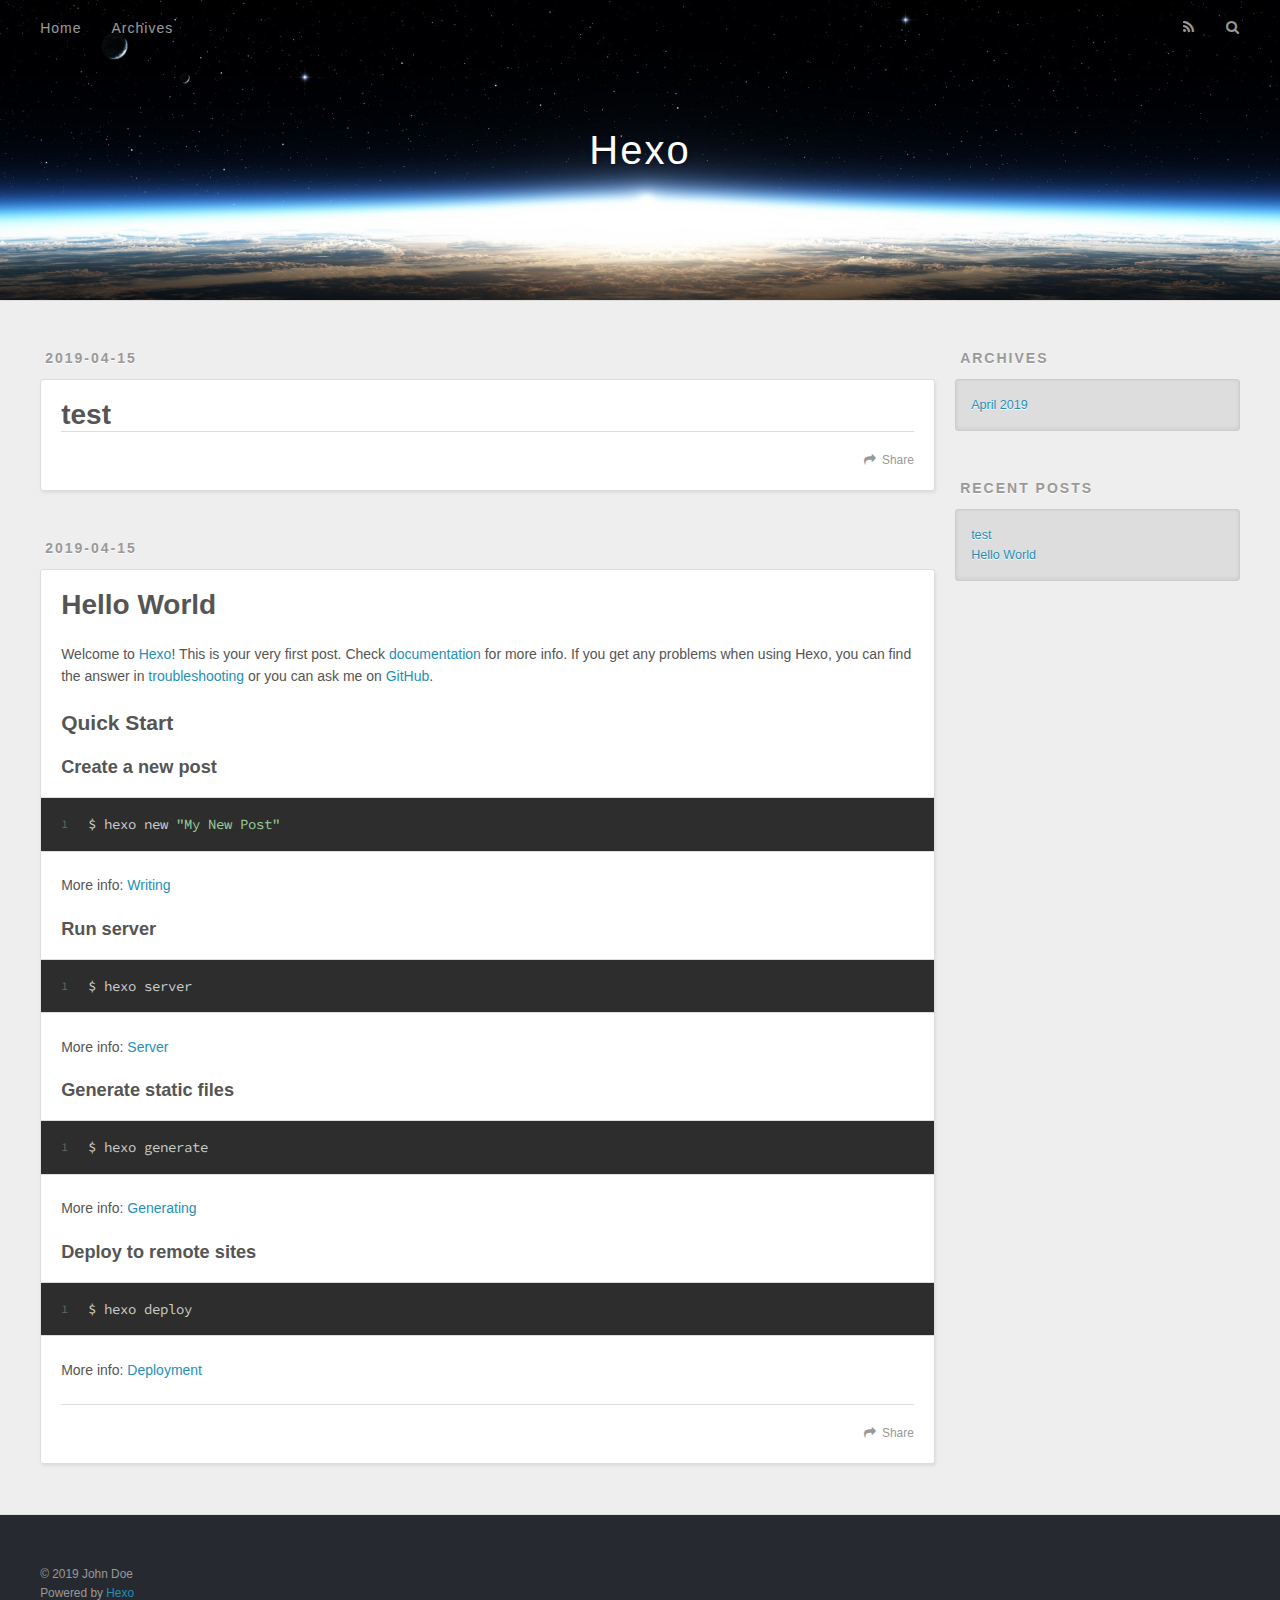
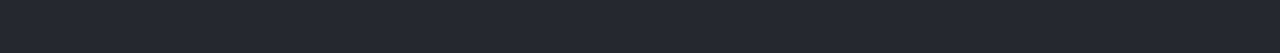
==== index.html @ 0b88ae3a "Site updated: 2019-04-15 17:36:06" ====
<!DOCTYPE html>
<html>
<head><meta name="generator" content="Hexo 3.8.0">
  <meta charset="utf-8">
  

  
  <title>Hexo</title>
  <meta name="viewport" content="width=device-width, initial-scale=1, maximum-scale=1">
  <meta property="og:type" content="website">
<meta property="og:title" content="Hexo">
<meta property="og:url" content="http://yoursite.com/index.html">
<meta property="og:site_name" content="Hexo">
<meta property="og:locale" content="default">
<meta name="twitter:card" content="summary">
<meta name="twitter:title" content="Hexo">
  
    <link rel="alternate" href="/atom.xml" title="Hexo" type="application/atom+xml">
  
  
    <link rel="icon" href="/favicon.png">
  
  
    <link href="//fonts.googleapis.com/css?family=Source+Code+Pro" rel="stylesheet" type="text/css">
  
  <link rel="stylesheet" href="/css/style.css">
</head>
</html>
<body>
  <div id="container">
    <div id="wrap">
      <header id="header">
  <div id="banner"></div>
  <div id="header-outer" class="outer">
    <div id="header-title" class="inner">
      <h1 id="logo-wrap">
        <a href="/" id="logo">Hexo</a>
      </h1>
      
    </div>
    <div id="header-inner" class="inner">
      <nav id="main-nav">
        <a id="main-nav-toggle" class="nav-icon"></a>
        
          <a class="main-nav-link" href="/">Home</a>
        
          <a class="main-nav-link" href="/archives">Archives</a>
        
      </nav>
      <nav id="sub-nav">
        
          <a id="nav-rss-link" class="nav-icon" href="/atom.xml" title="RSS Feed"></a>
        
        <a id="nav-search-btn" class="nav-icon" title="Search"></a>
      </nav>
      <div id="search-form-wrap">
        <form action="//google.com/search" method="get" accept-charset="UTF-8" class="search-form"><input type="search" name="q" class="search-form-input" placeholder="Search"><button type="submit" class="search-form-submit">&#xF002;</button><input type="hidden" name="sitesearch" value="http://yoursite.com"></form>
      </div>
    </div>
  </div>
</header>
      <div class="outer">
        <section id="main">
  
    <article id="post-test" class="article article-type-post" itemscope itemprop="blogPost">
  <div class="article-meta">
    <a href="/2019/04/15/test/" class="article-date">
  <time datetime="2019-04-15T09:14:23.000Z" itemprop="datePublished">2019-04-15</time>
</a>
    
  </div>
  <div class="article-inner">
    
    
      <header class="article-header">
        
  
    <h1 itemprop="name">
      <a class="article-title" href="/2019/04/15/test/">test</a>
    </h1>
  

      </header>
    
    <div class="article-entry" itemprop="articleBody">
      
        
      
    </div>
    <footer class="article-footer">
      <a data-url="http://yoursite.com/2019/04/15/test/" data-id="cjui56oy800013ru6g9qr05ch" class="article-share-link">Share</a>
      
      
    </footer>
  </div>
  
</article>


  
    <article id="post-hello-world" class="article article-type-post" itemscope itemprop="blogPost">
  <div class="article-meta">
    <a href="/2019/04/15/hello-world/" class="article-date">
  <time datetime="2019-04-15T08:36:31.742Z" itemprop="datePublished">2019-04-15</time>
</a>
    
  </div>
  <div class="article-inner">
    
    
      <header class="article-header">
        
  
    <h1 itemprop="name">
      <a class="article-title" href="/2019/04/15/hello-world/">Hello World</a>
    </h1>
  

      </header>
    
    <div class="article-entry" itemprop="articleBody">
      
        <p>Welcome to <a href="https://hexo.io/" target="_blank" rel="noopener">Hexo</a>! This is your very first post. Check <a href="https://hexo.io/docs/" target="_blank" rel="noopener">documentation</a> for more info. If you get any problems when using Hexo, you can find the answer in <a href="https://hexo.io/docs/troubleshooting.html" target="_blank" rel="noopener">troubleshooting</a> or you can ask me on <a href="https://github.com/hexojs/hexo/issues" target="_blank" rel="noopener">GitHub</a>.</p>
<h2 id="Quick-Start"><a href="#Quick-Start" class="headerlink" title="Quick Start"></a>Quick Start</h2><h3 id="Create-a-new-post"><a href="#Create-a-new-post" class="headerlink" title="Create a new post"></a>Create a new post</h3><figure class="highlight bash"><table><tr><td class="gutter"><pre><span class="line">1</span><br></pre></td><td class="code"><pre><span class="line">$ hexo new <span class="string">"My New Post"</span></span><br></pre></td></tr></table></figure>
<p>More info: <a href="https://hexo.io/docs/writing.html" target="_blank" rel="noopener">Writing</a></p>
<h3 id="Run-server"><a href="#Run-server" class="headerlink" title="Run server"></a>Run server</h3><figure class="highlight bash"><table><tr><td class="gutter"><pre><span class="line">1</span><br></pre></td><td class="code"><pre><span class="line">$ hexo server</span><br></pre></td></tr></table></figure>
<p>More info: <a href="https://hexo.io/docs/server.html" target="_blank" rel="noopener">Server</a></p>
<h3 id="Generate-static-files"><a href="#Generate-static-files" class="headerlink" title="Generate static files"></a>Generate static files</h3><figure class="highlight bash"><table><tr><td class="gutter"><pre><span class="line">1</span><br></pre></td><td class="code"><pre><span class="line">$ hexo generate</span><br></pre></td></tr></table></figure>
<p>More info: <a href="https://hexo.io/docs/generating.html" target="_blank" rel="noopener">Generating</a></p>
<h3 id="Deploy-to-remote-sites"><a href="#Deploy-to-remote-sites" class="headerlink" title="Deploy to remote sites"></a>Deploy to remote sites</h3><figure class="highlight bash"><table><tr><td class="gutter"><pre><span class="line">1</span><br></pre></td><td class="code"><pre><span class="line">$ hexo deploy</span><br></pre></td></tr></table></figure>
<p>More info: <a href="https://hexo.io/docs/deployment.html" target="_blank" rel="noopener">Deployment</a></p>

      
    </div>
    <footer class="article-footer">
      <a data-url="http://yoursite.com/2019/04/15/hello-world/" data-id="cjui56oy300003ru6zuh3phgx" class="article-share-link">Share</a>
      
      
    </footer>
  </div>
  
</article>


  


</section>
        
          <aside id="sidebar">
  
    

  
    

  
    
  
    
  <div class="widget-wrap">
    <h3 class="widget-title">Archives</h3>
    <div class="widget">
      <ul class="archive-list"><li class="archive-list-item"><a class="archive-list-link" href="/archives/2019/04/">April 2019</a></li></ul>
    </div>
  </div>


  
    
  <div class="widget-wrap">
    <h3 class="widget-title">Recent Posts</h3>
    <div class="widget">
      <ul>
        
          <li>
            <a href="/2019/04/15/test/">test</a>
          </li>
        
          <li>
            <a href="/2019/04/15/hello-world/">Hello World</a>
          </li>
        
      </ul>
    </div>
  </div>

  
</aside>
        
      </div>
      <footer id="footer">
  
  <div class="outer">
    <div id="footer-info" class="inner">
      &copy; 2019 John Doe<br>
      Powered by <a href="http://hexo.io/" target="_blank">Hexo</a>
    </div>
  </div>
</footer>
    </div>
    <nav id="mobile-nav">
  
    <a href="/" class="mobile-nav-link">Home</a>
  
    <a href="/archives" class="mobile-nav-link">Archives</a>
  
</nav>
    

<script src="//ajax.googleapis.com/ajax/libs/jquery/2.0.3/jquery.min.js"></script>


  <link rel="stylesheet" href="/fancybox/jquery.fancybox.css">
  <script src="/fancybox/jquery.fancybox.pack.js"></script>


<script src="/js/script.js"></script>



  </div>
</body>
</html>
---- css/style.css ----
body {
  width: 100%;
}
body:before,
body:after {
  content: "";
  display: table;
}
body:after {
  clear: both;
}
html,
body,
div,
span,
applet,
object,
iframe,
h1,
h2,
h3,
h4,
h5,
h6,
p,
blockquote,
pre,
a,
abbr,
acronym,
address,
big,
cite,
code,
del,
dfn,
em,
img,
ins,
kbd,
q,
s,
samp,
small,
strike,
strong,
sub,
sup,
tt,
var,
dl,
dt,
dd,
ol,
ul,
li,
fieldset,
form,
label,
legend,
table,
caption,
tbody,
tfoot,
thead,
tr,
th,
td {
  margin: 0;
  padding: 0;
  border: 0;
  outline: 0;
  font-weight: inherit;
  font-style: inherit;
  font-family: inherit;
  font-size: 100%;
  vertical-align: baseline;
}
body {
  line-height: 1;
  color: #000;
  background: #fff;
}
ol,
ul {
  list-style: none;
}
table {
  border-collapse: separate;
  border-spacing: 0;
  vertical-align: middle;
}
caption,
th,
td {
  text-align: left;
  font-weight: normal;
  vertical-align: middle;
}
a img {
  border: none;
}
input,
button {
  margin: 0;
  padding: 0;
}
input::-moz-focus-inner,
button::-moz-focus-inner {
  border: 0;
  padding: 0;
}
@font-face {
  font-family: FontAwesome;
  font-style: normal;
  font-weight: normal;
  src: url("fonts/fontawesome-webfont.eot?v=#4.0.3");
  src: url("fonts/fontawesome-webfont.eot?#iefix&v=#4.0.3") format("embedded-opentype"), url("fonts/fontawesome-webfont.woff?v=#4.0.3") format("woff"), url("fonts/fontawesome-webfont.ttf?v=#4.0.3") format("truetype"), url("fonts/fontawesome-webfont.svg#fontawesomeregular?v=#4.0.3") format("svg");
}
html,
body,
#container {
  height: 100%;
}
body {
  background: #eee;
  font: 14px -apple-system, BlinkMacSystemFont, "Segoe UI", "Roboto", "Oxygen", "Ubuntu", "Cantarell", "Fira Sans", "Droid Sans", "Helvetica Neue", sans-serif;
  -webkit-text-size-adjust: 100%;
}
.outer {
  max-width: 1220px;
  margin: 0 auto;
  padding: 0 20px;
}
.outer:before,
.outer:after {
  content: "";
  display: table;
}
.outer:after {
  clear: both;
}
.inner {
  display: inline;
  float: left;
  width: 98.33333333333333%;
  margin: 0 0.833333333333333%;
}
.left,
.alignleft {
  float: left;
}
.right,
.alignright {
  float: right;
}
.clear {
  clear: both;
}
#container {
  position: relative;
}
.mobile-nav-on {
  overflow: hidden;
}
#wrap {
  height: 100%;
  width: 100%;
  position: absolute;
  top: 0;
  left: 0;
  -webkit-transition: 0.2s ease-out;
  -moz-transition: 0.2s ease-out;
  -ms-transition: 0.2s ease-out;
  transition: 0.2s ease-out;
  z-index: 1;
  background: #eee;
}
.mobile-nav-on #wrap {
  left: 280px;
}
@media screen and (min-width: 768px) {
  #main {
    display: inline;
    float: left;
    width: 73.33333333333333%;
    margin: 0 0.833333333333333%;
  }
}
.article-date,
.article-category-link,
.archive-year,
.widget-title {
  text-decoration: none;
  text-transform: uppercase;
  letter-spacing: 2px;
  color: #999;
  margin-bottom: 1em;
  margin-left: 5px;
  line-height: 1em;
  text-shadow: 0 1px #fff;
  font-weight: bold;
}
.article-inner,
.archive-article-inner {
  background: #fff;
  -webkit-box-shadow: 1px 2px 3px #ddd;
  box-shadow: 1px 2px 3px #ddd;
  border: 1px solid #ddd;
  border-radius: 3px;
}
.article-entry h1,
.widget h1 {
  font-size: 2em;
}
.article-entry h2,
.widget h2 {
  font-size: 1.5em;
}
.article-entry h3,
.widget h3 {
  font-size: 1.3em;
}
.article-entry h4,
.widget h4 {
  font-size: 1.2em;
}
.article-entry h5,
.widget h5 {
  font-size: 1em;
}
.article-entry h6,
.widget h6 {
  font-size: 1em;
  color: #999;
}
.article-entry hr,
.widget hr {
  border: 1px dashed #ddd;
}
.article-entry strong,
.widget strong {
  font-weight: bold;
}
.article-entry em,
.widget em,
.article-entry cite,
.widget cite {
  font-style: italic;
}
.article-entry sup,
.widget sup,
.article-entry sub,
.widget sub {
  font-size: 0.75em;
  line-height: 0;
  position: relative;
  vertical-align: baseline;
}
.article-entry sup,
.widget sup {
  top: -0.5em;
}
.article-entry sub,
.widget sub {
  bottom: -0.2em;
}
.article-entry small,
.widget small {
  font-size: 0.85em;
}
.article-entry acronym,
.widget acronym,
.article-entry abbr,
.widget abbr {
  border-bottom: 1px dotted;
}
.article-entry ul,
.widget ul,
.article-entry ol,
.widget ol,
.article-entry dl,
.widget dl {
  margin: 0 20px;
  line-height: 1.6em;
}
.article-entry ul ul,
.widget ul ul,
.article-entry ol ul,
.widget ol ul,
.article-entry ul ol,
.widget ul ol,
.article-entry ol ol,
.widget ol ol {
  margin-top: 0;
  margin-bottom: 0;
}
.article-entry ul,
.widget ul {
  list-style: disc;
}
.article-entry ol,
.widget ol {
  list-style: decimal;
}
.article-entry dt,
.widget dt {
  font-weight: bold;
}
#header {
  height: 300px;
  position: relative;
  border-bottom: 1px solid #ddd;
}
#header:before,
#header:after {
  content: "";
  position: absolute;
  left: 0;
  right: 0;
  height: 40px;
}
#header:before {
  top: 0;
  background: -webkit-linear-gradient(rgba(0,0,0,0.2), transparent);
  background: -moz-linear-gradient(rgba(0,0,0,0.2), transparent);
  background: -ms-linear-gradient(rgba(0,0,0,0.2), transparent);
  background: linear-gradient(rgba(0,0,0,0.2), transparent);
}
#header:after {
  bottom: 0;
  background: -webkit-linear-gradient(transparent, rgba(0,0,0,0.2));
  background: -moz-linear-gradient(transparent, rgba(0,0,0,0.2));
  background: -ms-linear-gradient(transparent, rgba(0,0,0,0.2));
  background: linear-gradient(transparent, rgba(0,0,0,0.2));
}
#header-outer {
  height: 100%;
  position: relative;
}
#header-inner {
  position: relative;
  overflow: hidden;
}
#banner {
  position: absolute;
  top: 0;
  left: 0;
  width: 100%;
  height: 100%;
  background: url("images/banner.jpg") center #000;
  -webkit-background-size: cover;
  -moz-background-size: cover;
  background-size: cover;
  z-index: -1;
}
#header-title {
  text-align: center;
  height: 40px;
  position: absolute;
  top: 50%;
  left: 0;
  margin-top: -20px;
}
#logo,
#subtitle {
  text-decoration: none;
  color: #fff;
  font-weight: 300;
  text-shadow: 0 1px 4px rgba(0,0,0,0.3);
}
#logo {
  font-size: 40px;
  line-height: 40px;
  letter-spacing: 2px;
}
#subtitle {
  font-size: 16px;
  line-height: 16px;
  letter-spacing: 1px;
}
#subtitle-wrap {
  margin-top: 16px;
}
#main-nav {
  float: left;
  margin-left: -15px;
}
.nav-icon,
.main-nav-link {
  float: left;
  color: #fff;
  opacity: 0.6;
  text-decoration: none;
  text-shadow: 0 1px rgba(0,0,0,0.2);
  -webkit-transition: opacity 0.2s;
  -moz-transition: opacity 0.2s;
  -ms-transition: opacity 0.2s;
  transition: opacity 0.2s;
  display: block;
  padding: 20px 15px;
}
.nav-icon:hover,
.main-nav-link:hover {
  opacity: 1;
}
.nav-icon {
  font-family: FontAwesome;
  text-align: center;
  font-size: 14px;
  width: 14px;
  height: 14px;
  padding: 20px 15px;
  position: relative;
  cursor: pointer;
}
.main-nav-link {
  font-weight: 300;
  letter-spacing: 1px;
}
@media screen and (max-width: 479px) {
  .main-nav-link {
    display: none;
  }
}
#main-nav-toggle {
  display: none;
}
#main-nav-toggle:before {
  content: "\f0c9";
}
@media screen and (max-width: 479px) {
  #main-nav-toggle {
    display: block;
  }
}
#sub-nav {
  float: right;
  margin-right: -15px;
}
#nav-rss-link:before {
  content: "\f09e";
}
#nav-search-btn:before {
  content: "\f002";
}
#search-form-wrap {
  position: absolute;
  top: 15px;
  width: 150px;
  height: 30px;
  right: -150px;
  opacity: 0;
  -webkit-transition: 0.2s ease-out;
  -moz-transition: 0.2s ease-out;
  -ms-transition: 0.2s ease-out;
  transition: 0.2s ease-out;
}
#search-form-wrap.on {
  opacity: 1;
  right: 0;
}
@media screen and (max-width: 479px) {
  #search-form-wrap {
    width: 100%;
    right: -100%;
  }
}
.search-form {
  position: absolute;
  top: 0;
  left: 0;
  right: 0;
  background: #fff;
  padding: 5px 15px;
  border-radius: 15px;
  -webkit-box-shadow: 0 0 10px rgba(0,0,0,0.3);
  box-shadow: 0 0 10px rgba(0,0,0,0.3);
}
.search-form-input {
  border: none;
  background: none;
  color: #555;
  width: 100%;
  font: 13px -apple-system, BlinkMacSystemFont, "Segoe UI", "Roboto", "Oxygen", "Ubuntu", "Cantarell", "Fira Sans", "Droid Sans", "Helvetica Neue", sans-serif;
  outline: none;
}
.search-form-input::-webkit-search-results-decoration,
.search-form-input::-webkit-search-cancel-button {
  -webkit-appearance: none;
}
.search-form-submit {
  position: absolute;
  top: 50%;
  right: 10px;
  margin-top: -7px;
  font: 13px FontAwesome;
  border: none;
  background: none;
  color: #bbb;
  cursor: pointer;
}
.search-form-submit:hover,
.search-form-submit:focus {
  color: #777;
}
.article {
  margin: 50px 0;
}
.article-inner {
  overflow: hidden;
}
.article-meta:before,
.article-meta:after {
  content: "";
  display: table;
}
.article-meta:after {
  clear: both;
}
.article-date {
  float: left;
}
.article-category {
  float: left;
  line-height: 1em;
  color: #ccc;
  text-shadow: 0 1px #fff;
  margin-left: 8px;
}
.article-category:before {
  content: "\2022";
}
.article-category-link {
  margin: 0 12px 1em;
}
.article-header {
  padding: 20px 20px 0;
}
.article-title {
  text-decoration: none;
  font-size: 2em;
  font-weight: bold;
  color: #555;
  line-height: 1.1em;
  -webkit-transition: color 0.2s;
  -moz-transition: color 0.2s;
  -ms-transition: color 0.2s;
  transition: color 0.2s;
}
a.article-title:hover {
  color: #258fb8;
}
.article-entry {
  color: #555;
  padding: 0 20px;
}
.article-entry:before,
.article-entry:after {
  content: "";
  display: table;
}
.article-entry:after {
  clear: both;
}
.article-entry p,
.article-entry table {
  line-height: 1.6em;
  margin: 1.6em 0;
}
.article-entry h1,
.article-entry h2,
.article-entry h3,
.article-entry h4,
.article-entry h5,
.article-entry h6 {
  font-weight: bold;
}
.article-entry h1,
.article-entry h2,
.article-entry h3,
.article-entry h4,
.article-entry h5,
.article-entry h6 {
  line-height: 1.1em;
  margin: 1.1em 0;
}
.article-entry a {
  color: #258fb8;
  text-decoration: none;
}
.article-entry a:hover {
  text-decoration: underline;
}
.article-entry ul,
.article-entry ol,
.article-entry dl {
  margin-top: 1.6em;
  margin-bottom: 1.6em;
}
.article-entry img,
.article-entry video {
  max-width: 100%;
  height: auto;
  display: block;
  margin: auto;
}
.article-entry iframe {
  border: none;
}
.article-entry table {
  width: 100%;
  border-collapse: collapse;
  border-spacing: 0;
}
.article-entry th {
  font-weight: bold;
  border-bottom: 3px solid #ddd;
  padding-bottom: 0.5em;
}
.article-entry td {
  border-bottom: 1px solid #ddd;
  padding: 10px 0;
}
.article-entry blockquote {
  font-family: Georgia, "Times New Roman", serif;
  font-size: 1.4em;
  margin: 1.6em 20px;
  text-align: center;
}
.article-entry blockquote footer {
  font-size: 14px;
  margin: 1.6em 0;
  font-family: -apple-system, BlinkMacSystemFont, "Segoe UI", "Roboto", "Oxygen", "Ubuntu", "Cantarell", "Fira Sans", "Droid Sans", "Helvetica Neue", sans-serif;
}
.article-entry blockquote footer cite:before {
  content: "—";
  padding: 0 0.5em;
}
.article-entry .pullquote {
  text-align: left;
  width: 45%;
  margin: 0;
}
.article-entry .pullquote.left {
  margin-left: 0.5em;
  margin-right: 1em;
}
.article-entry .pullquote.right {
  margin-right: 0.5em;
  margin-left: 1em;
}
.article-entry .caption {
  color: #999;
  display: block;
  font-size: 0.9em;
  margin-top: 0.5em;
  position: relative;
  text-align: center;
}
.article-entry .video-container {
  position: relative;
  padding-top: 56.25%;
  height: 0;
  overflow: hidden;
}
.article-entry .video-container iframe,
.article-entry .video-container object,
.article-entry .video-container embed {
  position: absolute;
  top: 0;
  left: 0;
  width: 100%;
  height: 100%;
  margin-top: 0;
}
.article-more-link a {
  display: inline-block;
  line-height: 1em;
  padding: 6px 15px;
  border-radius: 15px;
  background: #eee;
  color: #999;
  text-shadow: 0 1px #fff;
  text-decoration: none;
}
.article-more-link a:hover {
  background: #258fb8;
  color: #fff;
  text-decoration: none;
  text-shadow: 0 1px #1e7293;
}
.article-footer {
  font-size: 0.85em;
  line-height: 1.6em;
  border-top: 1px solid #ddd;
  padding-top: 1.6em;
  margin: 0 20px 20px;
}
.article-footer:before,
.article-footer:after {
  content: "";
  display: table;
}
.article-footer:after {
  clear: both;
}
.article-footer a {
  color: #999;
  text-decoration: none;
}
.article-footer a:hover {
  color: #555;
}
.article-tag-list-item {
  float: left;
  margin-right: 10px;
}
.article-tag-list-link:before {
  content: "#";
}
.article-comment-link {
  float: right;
}
.article-comment-link:before {
  content: "\f075";
  font-family: FontAwesome;
  padding-right: 8px;
}
.article-share-link {
  cursor: pointer;
  float: right;
  margin-left: 20px;
}
.article-share-link:before {
  content: "\f064";
  font-family: FontAwesome;
  padding-right: 6px;
}
#article-nav {
  position: relative;
}
#article-nav:before,
#article-nav:after {
  content: "";
  display: table;
}
#article-nav:after {
  clear: both;
}
@media screen and (min-width: 768px) {
  #article-nav {
    margin: 50px 0;
  }
  #article-nav:before {
    width: 8px;
    height: 8px;
    position: absolute;
    top: 50%;
    left: 50%;
    margin-top: -4px;
    margin-left: -4px;
    content: "";
    border-radius: 50%;
    background: #ddd;
    -webkit-box-shadow: 0 1px 2px #fff;
    box-shadow: 0 1px 2px #fff;
  }
}
.article-nav-link-wrap {
  text-decoration: none;
  text-shadow: 0 1px #fff;
  color: #999;
  -webkit-box-sizing: border-box;
  -moz-box-sizing: border-box;
  box-sizing: border-box;
  margin-top: 50px;
  text-align: center;
  display: block;
}
.article-nav-link-wrap:hover {
  color: #555;
}
@media screen and (min-width: 768px) {
  .article-nav-link-wrap {
    width: 50%;
    margin-top: 0;
  }
}
@media screen and (min-width: 768px) {
  #article-nav-newer {
    float: left;
    text-align: right;
    padding-right: 20px;
  }
}
@media screen and (min-width: 768px) {
  #article-nav-older {
    float: right;
    text-align: left;
    padding-left: 20px;
  }
}
.article-nav-caption {
  text-transform: uppercase;
  letter-spacing: 2px;
  color: #ddd;
  line-height: 1em;
  font-weight: bold;
}
#article-nav-newer .article-nav-caption {
  margin-right: -2px;
}
.article-nav-title {
  font-size: 0.85em;
  line-height: 1.6em;
  margin-top: 0.5em;
}
.article-share-box {
  position: absolute;
  display: none;
  background: #fff;
  -webkit-box-shadow: 1px 2px 10px rgba(0,0,0,0.2);
  box-shadow: 1px 2px 10px rgba(0,0,0,0.2);
  border-radius: 3px;
  margin-left: -145px;
  overflow: hidden;
  z-index: 1;
}
.article-share-box.on {
  display: block;
}
.article-share-input {
  width: 100%;
  background: none;
  -webkit-box-sizing: border-box;
  -moz-box-sizing: border-box;
  box-sizing: border-box;
  font: 14px -apple-system, BlinkMacSystemFont, "Segoe UI", "Roboto", "Oxygen", "Ubuntu", "Cantarell", "Fira Sans", "Droid Sans", "Helvetica Neue", sans-serif;
  padding: 0 15px;
  color: #555;
  outline: none;
  border: 1px solid #ddd;
  border-radius: 3px 3px 0 0;
  height: 36px;
  line-height: 36px;
}
.article-share-links {
  background: #eee;
}
.article-share-links:before,
.article-share-links:after {
  content: "";
  display: table;
}
.article-share-links:after {
  clear: both;
}
.article-share-twitter,
.article-share-facebook,
.article-share-pinterest,
.article-share-google {
  width: 50px;
  height: 36px;
  display: block;
  float: left;
  position: relative;
  color: #999;
  text-shadow: 0 1px #fff;
}
.article-share-twitter:before,
.article-share-facebook:before,
.article-share-pinterest:before,
.article-share-google:before {
  font-size: 20px;
  font-family: FontAwesome;
  width: 20px;
  height: 20px;
  position: absolute;
  top: 50%;
  left: 50%;
  margin-top: -10px;
  margin-left: -10px;
  text-align: center;
}
.article-share-twitter:hover,
.article-share-facebook:hover,
.article-share-pinterest:hover,
.article-share-google:hover {
  color: #fff;
}
.article-share-twitter:before {
  content: "\f099";
}
.article-share-twitter:hover {
  background: #00aced;
  text-shadow: 0 1px #008abe;
}
.article-share-facebook:before {
  content: "\f09a";
}
.article-share-facebook:hover {
  background: #3b5998;
  text-shadow: 0 1px #2f477a;
}
.article-share-pinterest:before {
  content: "\f0d2";
}
.article-share-pinterest:hover {
  background: #cb2027;
  text-shadow: 0 1px #a21a1f;
}
.article-share-google:before {
  content: "\f0d5";
}
.article-share-google:hover {
  background: #dd4b39;
  text-shadow: 0 1px #be3221;
}
.article-gallery {
  background: #000;
  position: relative;
}
.article-gallery-photos {
  position: relative;
  overflow: hidden;
}
.article-gallery-img {
  display: none;
  max-width: 100%;
}
.article-gallery-img:first-child {
  display: block;
}
.article-gallery-img.loaded {
  position: absolute;
  display: block;
}
.article-gallery-img img {
  display: block;
  max-width: 100%;
  margin: 0 auto;
}
#comments {
  background: #fff;
  -webkit-box-shadow: 1px 2px 3px #ddd;
  box-shadow: 1px 2px 3px #ddd;
  padding: 20px;
  border: 1px solid #ddd;
  border-radius: 3px;
  margin: 50px 0;
}
#comments a {
  color: #258fb8;
}
.archives-wrap {
  margin: 50px 0;
}
.archives:before,
.archives:after {
  content: "";
  display: table;
}
.archives:after {
  clear: both;
}
.archive-year-wrap {
  margin-bottom: 1em;
}
.archives {
  -webkit-column-gap: 10px;
  -moz-column-gap: 10px;
  column-gap: 10px;
}
@media screen and (min-width: 480px) and (max-width: 767px) {
  .archives {
    -webkit-column-count: 2;
    -moz-column-count: 2;
    column-count: 2;
  }
}
@media screen and (min-width: 768px) {
  .archives {
    -webkit-column-count: 3;
    -moz-column-count: 3;
    column-count: 3;
  }
}
.archive-article {
  -webkit-column-break-inside: avoid;
  page-break-inside: avoid;
  overflow: hidden;
  break-inside: avoid-column;
}
.archive-article-inner {
  padding: 10px;
  margin-bottom: 15px;
}
.archive-article-title {
  text-decoration: none;
  font-weight: bold;
  color: #555;
  -webkit-transition: color 0.2s;
  -moz-transition: color 0.2s;
  -ms-transition: color 0.2s;
  transition: color 0.2s;
  line-height: 1.6em;
}
.archive-article-title:hover {
  color: #258fb8;
}
.archive-article-footer {
  margin-top: 1em;
}
.archive-article-date {
  color: #999;
  text-decoration: none;
  font-size: 0.85em;
  line-height: 1em;
  margin-bottom: 0.5em;
  display: block;
}
#page-nav {
  margin: 50px auto;
  background: #fff;
  -webkit-box-shadow: 1px 2px 3px #ddd;
  box-shadow: 1px 2px 3px #ddd;
  border: 1px solid #ddd;
  border-radius: 3px;
  text-align: center;
  color: #999;
  overflow: hidden;
}
#page-nav:before,
#page-nav:after {
  content: "";
  display: table;
}
#page-nav:after {
  clear: both;
}
#page-nav a,
#page-nav span {
  padding: 10px 20px;
  line-height: 1;
  height: 2ex;
}
#page-nav a {
  color: #999;
  text-decoration: none;
}
#page-nav a:hover {
  background: #999;
  color: #fff;
}
#page-nav .prev {
  float: left;
}
#page-nav .next {
  float: right;
}
#page-nav .page-number {
  display: inline-block;
}
@media screen and (max-width: 479px) {
  #page-nav .page-number {
    display: none;
  }
}
#page-nav .current {
  color: #555;
  font-weight: bold;
}
#page-nav .space {
  color: #ddd;
}
#footer {
  background: #262a30;
  padding: 50px 0;
  border-top: 1px solid #ddd;
  color: #999;
}
#footer a {
  color: #258fb8;
  text-decoration: none;
}
#footer a:hover {
  text-decoration: underline;
}
#footer-info {
  line-height: 1.6em;
  font-size: 0.85em;
}
.article-entry pre,
.article-entry .highlight {
  background: #2d2d2d;
  margin: 0 -20px;
  padding: 15px 20px;
  border-style: solid;
  border-color: #ddd;
  border-width: 1px 0;
  overflow: auto;
  color: #ccc;
  line-height: 22.400000000000002px;
}
.article-entry .highlight .gutter pre,
.article-entry .gist .gist-file .gist-data .line-numbers {
  color: #666;
  font-size: 0.85em;
}
.article-entry pre,
.article-entry code {
  font-family: "Source Code Pro", Consolas, Monaco, Menlo, Consolas, monospace;
}
.article-entry code {
  background: #eee;
  text-shadow: 0 1px #fff;
  padding: 0 0.3em;
}
.article-entry pre code {
  background: none;
  text-shadow: none;
  padding: 0;
}
.article-entry .highlight pre {
  border: none;
  margin: 0;
  padding: 0;
}
.article-entry .highlight table {
  margin: 0;
  width: auto;
}
.article-entry .highlight td {
  border: none;
  padding: 0;
}
.article-entry .highlight figcaption {
  font-size: 0.85em;
  color: #999;
  line-height: 1em;
  margin-bottom: 1em;
}
.article-entry .highlight figcaption:before,
.article-entry .highlight figcaption:after {
  content: "";
  display: table;
}
.article-entry .highlight figcaption:after {
  clear: both;
}
.article-entry .highlight figcaption a {
  float: right;
}
.article-entry .highlight .gutter pre {
  text-align: right;
  padding-right: 20px;
}
.article-entry .highlight .line {
  height: 22.400000000000002px;
}
.article-entry .highlight .line.marked {
  background: #515151;
}
.article-entry .gist {
  margin: 0 -20px;
  border-style: solid;
  border-color: #ddd;
  border-width: 1px 0;
  background: #2d2d2d;
  padding: 15px 20px 15px 0;
}
.article-entry .gist .gist-file {
  border: none;
  font-family: "Source Code Pro", Consolas, Monaco, Menlo, Consolas, monospace;
  margin: 0;
}
.article-entry .gist .gist-file .gist-data {
  background: none;
  border: none;
}
.article-entry .gist .gist-file .gist-data .line-numbers {
  background: none;
  border: none;
  padding: 0 20px 0 0;
}
.article-entry .gist .gist-file .gist-data .line-data {
  padding: 0 !important;
}
.article-entry .gist .gist-file .highlight {
  margin: 0;
  padding: 0;
  border: none;
}
.article-entry .gist .gist-file .gist-meta {
  background: #2d2d2d;
  color: #999;
  font: 0.85em -apple-system, BlinkMacSystemFont, "Segoe UI", "Roboto", "Oxygen", "Ubuntu", "Cantarell", "Fira Sans", "Droid Sans", "Helvetica Neue", sans-serif;
  text-shadow: 0 0;
  padding: 0;
  margin-top: 1em;
  margin-left: 20px;
}
.article-entry .gist .gist-file .gist-meta a {
  color: #258fb8;
  font-weight: normal;
}
.article-entry .gist .gist-file .gist-meta a:hover {
  text-decoration: underline;
}
pre .comment,
pre .title {
  color: #999;
}
pre .variable,
pre .attribute,
pre .tag,
pre .regexp,
pre .ruby .constant,
pre .xml .tag .title,
pre .xml .pi,
pre .xml .doctype,
pre .html .doctype,
pre .css .id,
pre .css .class,
pre .css .pseudo {
  color: #f2777a;
}
pre .number,
pre .preprocessor,
pre .built_in,
pre .literal,
pre .params,
pre .constant {
  color: #f99157;
}
pre .class,
pre .ruby .class .title,
pre .css .rules .attribute {
  color: #9c9;
}
pre .string,
pre .value,
pre .inheritance,
pre .header,
pre .ruby .symbol,
pre .xml .cdata {
  color: #9c9;
}
pre .css .hexcolor {
  color: #6cc;
}
pre .function,
pre .python .decorator,
pre .python .title,
pre .ruby .function .title,
pre .ruby .title .keyword,
pre .perl .sub,
pre .javascript .title,
pre .coffeescript .title {
  color: #69c;
}
pre .keyword,
pre .javascript .function {
  color: #c9c;
}
@media screen and (max-width: 479px) {
  #mobile-nav {
    position: absolute;
    top: 0;
    left: 0;
    width: 280px;
    height: 100%;
    background: #191919;
    border-right: 1px solid #fff;
  }
}
@media screen and (max-width: 479px) {
  .mobile-nav-link {
    display: block;
    color: #999;
    text-decoration: none;
    padding: 15px 20px;
    font-weight: bold;
  }
  .mobile-nav-link:hover {
    color: #fff;
  }
}
@media screen and (min-width: 768px) {
  #sidebar {
    display: inline;
    float: left;
    width: 23.333333333333332%;
    margin: 0 0.833333333333333%;
  }
}
.widget-wrap {
  margin: 50px 0;
}
.widget {
  color: #777;
  text-shadow: 0 1px #fff;
  background: #ddd;
  -webkit-box-shadow: 0 -1px 4px #ccc inset;
  box-shadow: 0 -1px 4px #ccc inset;
  border: 1px solid #ccc;
  padding: 15px;
  border-radius: 3px;
}
.widget a {
  color: #258fb8;
  text-decoration: none;
}
.widget a:hover {
  text-decoration: underline;
}
.widget ul ul,
.widget ol ul,
.widget dl ul,
.widget ul ol,
.widget ol ol,
.widget dl ol,
.widget ul dl,
.widget ol dl,
.widget dl dl {
  margin-left: 15px;
  list-style: disc;
}
.widget {
  line-height: 1.6em;
  word-wrap: break-word;
  font-size: 0.9em;
}
.widget ul,
.widget ol {
  list-style: none;
  margin: 0;
}
.widget ul ul,
.widget ol ul,
.widget ul ol,
.widget ol ol {
  margin: 0 20px;
}
.widget ul ul,
.widget ol ul {
  list-style: disc;
}
.widget ul ol,
.widget ol ol {
  list-style: decimal;
}
.category-list-count,
.tag-list-count,
.archive-list-count {
  padding-left: 5px;
  color: #999;
  font-size: 0.85em;
}
.category-list-count:before,
.tag-list-count:before,
.archive-list-count:before {
  content: "(";
}
.category-list-count:after,
.tag-list-count:after,
.archive-list-count:after {
  content: ")";
}
.tagcloud a {
  margin-right: 5px;
  display: inline-block;
}
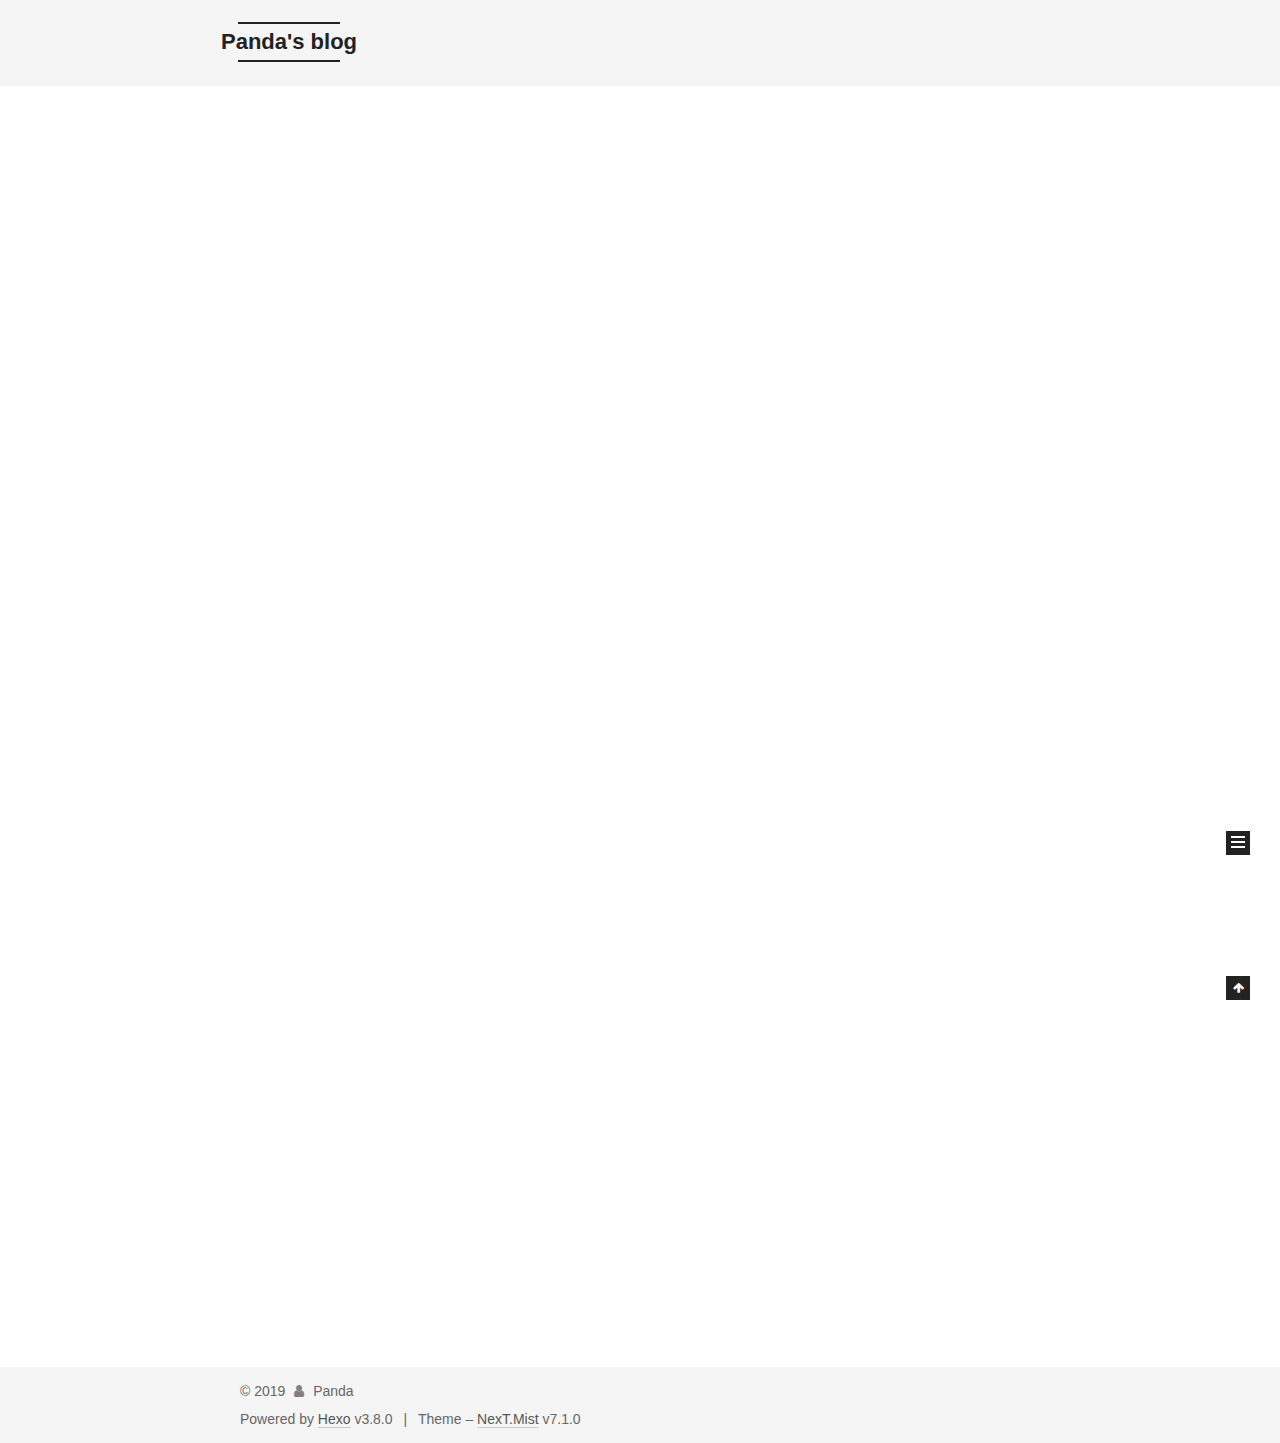
==== commit 6b4d434e: "Site updated: 2019-04-15 17:39:06" ====
--- a/index.html
+++ b/index.html
@@ -1,126 +1,516 @@
 <!DOCTYPE html>
-<html>
+
+
+
+
+
+
+
+
+
+
+
+
+  
+
+
+<html class="theme-next mist use-motion" lang>
 <head><meta name="generator" content="Hexo 3.8.0">
-  <meta charset="utf-8">
-  
-
-  
-  <title>Hexo</title>
-  <meta name="viewport" content="width=device-width, initial-scale=1, maximum-scale=1">
+  <meta charset="UTF-8">
+<meta http-equiv="X-UA-Compatible" content="IE=edge">
+<meta name="viewport" content="width=device-width, initial-scale=1, maximum-scale=2">
+<meta name="theme-color" content="#222">
+
+
+
+
+
+
+
+
+
+
+
+
+
+
+
+
+
+
+
+
+
+
+
+
+<link rel="stylesheet" href="/lib/font-awesome/css/font-awesome.min.css?v=4.6.2">
+
+<link rel="stylesheet" href="/css/main.css?v=7.1.0">
+
+
+  <link rel="apple-touch-icon" sizes="180x180" href="/images/apple-touch-icon-next.png?v=7.1.0">
+
+
+  <link rel="icon" type="image/png" sizes="32x32" href="/images/favicon-32x32-next.png?v=7.1.0">
+
+
+  <link rel="icon" type="image/png" sizes="16x16" href="/images/favicon-16x16-next.png?v=7.1.0">
+
+
+  <link rel="mask-icon" href="/images/logo.svg?v=7.1.0" color="#222">
+
+
+
+
+
+
+
+<script id="hexo.configurations">
+  var NexT = window.NexT || {};
+  var CONFIG = {
+    root: '/',
+    scheme: 'Mist',
+    version: '7.1.0',
+    sidebar: {"position":"left","display":"post","offset":12,"onmobile":false,"dimmer":false},
+    back2top: true,
+    back2top_sidebar: false,
+    fancybox: false,
+    fastclick: false,
+    lazyload: false,
+    tabs: true,
+    motion: {"enable":true,"async":false,"transition":{"post_block":"fadeIn","post_header":"slideDownIn","post_body":"slideDownIn","coll_header":"slideLeftIn","sidebar":"slideUpIn"}},
+    algolia: {
+      applicationID: '',
+      apiKey: '',
+      indexName: '',
+      hits: {"per_page":10},
+      labels: {"input_placeholder":"Search for Posts","hits_empty":"We didn't find any results for the search: ${query}","hits_stats":"${hits} results found in ${time} ms"}
+    }
+  };
+</script>
+
+
+  
+
+
+
+
   <meta property="og:type" content="website">
-<meta property="og:title" content="Hexo">
+<meta property="og:title" content="Panda&#39;s blog">
 <meta property="og:url" content="http://yoursite.com/index.html">
-<meta property="og:site_name" content="Hexo">
+<meta property="og:site_name" content="Panda&#39;s blog">
 <meta property="og:locale" content="default">
 <meta name="twitter:card" content="summary">
-<meta name="twitter:title" content="Hexo">
-  
-    <link rel="alternate" href="/atom.xml" title="Hexo" type="application/atom+xml">
-  
-  
-    <link rel="icon" href="/favicon.png">
-  
-  
-    <link href="//fonts.googleapis.com/css?family=Source+Code+Pro" rel="stylesheet" type="text/css">
-  
-  <link rel="stylesheet" href="/css/style.css">
+<meta name="twitter:title" content="Panda&#39;s blog">
+
+
+
+
+
+  
+  
+  <link rel="canonical" href="http://yoursite.com/">
+
+
+
+<script id="page.configurations">
+  CONFIG.page = {
+    sidebar: "",
+  };
+</script>
+
+  <title>Panda's blog</title>
+  
+
+
+
+
+
+
+
+
+
+
+
+
+  <noscript>
+  <style>
+  .use-motion .motion-element,
+  .use-motion .brand,
+  .use-motion .menu-item,
+  .sidebar-inner,
+  .use-motion .post-block,
+  .use-motion .pagination,
+  .use-motion .comments,
+  .use-motion .post-header,
+  .use-motion .post-body,
+  .use-motion .collection-title { opacity: initial; }
+
+  .use-motion .logo,
+  .use-motion .site-title,
+  .use-motion .site-subtitle {
+    opacity: initial;
+    top: initial;
+  }
+
+  .use-motion .logo-line-before i { left: initial; }
+  .use-motion .logo-line-after i { right: initial; }
+  </style>
+</noscript>
+
 </head>
-</html>
-<body>
-  <div id="container">
-    <div id="wrap">
-      <header id="header">
-  <div id="banner"></div>
-  <div id="header-outer" class="outer">
-    <div id="header-title" class="inner">
-      <h1 id="logo-wrap">
-        <a href="/" id="logo">Hexo</a>
-      </h1>
-      
+
+<body itemscope itemtype="http://schema.org/WebPage" lang="default">
+
+  
+  
+    
+  
+
+  <div class="container sidebar-position-left 
+  page-home">
+    <div class="headband"></div>
+
+    <header id="header" class="header" itemscope itemtype="http://schema.org/WPHeader">
+      <div class="header-inner"><div class="site-brand-wrapper">
+  <div class="site-meta">
+    
+
+    <div class="custom-logo-site-title">
+      <a href="/" class="brand" rel="start">
+        <span class="logo-line-before"><i></i></span>
+        <span class="site-title">Panda's blog</span>
+        <span class="logo-line-after"><i></i></span>
+      </a>
     </div>
-    <div id="header-inner" class="inner">
-      <nav id="main-nav">
-        <a id="main-nav-toggle" class="nav-icon"></a>
-        
-          <a class="main-nav-link" href="/">Home</a>
-        
-          <a class="main-nav-link" href="/archives">Archives</a>
-        
-      </nav>
-      <nav id="sub-nav">
-        
-          <a id="nav-rss-link" class="nav-icon" href="/atom.xml" title="RSS Feed"></a>
-        
-        <a id="nav-search-btn" class="nav-icon" title="Search"></a>
-      </nav>
-      <div id="search-form-wrap">
-        <form action="//google.com/search" method="get" accept-charset="UTF-8" class="search-form"><input type="search" name="q" class="search-form-input" placeholder="Search"><button type="submit" class="search-form-submit">&#xF002;</button><input type="hidden" name="sitesearch" value="http://yoursite.com"></form>
-      </div>
+    
+      
+        <p class="site-subtitle">on thinking and programming</p>
+      
+    
+    
+  </div>
+
+  <div class="site-nav-toggle">
+    <button aria-label="Toggle navigation bar">
+      <span class="btn-bar"></span>
+      <span class="btn-bar"></span>
+      <span class="btn-bar"></span>
+    </button>
+  </div>
+</div>
+
+
+
+<nav class="site-nav">
+  
+    <ul id="menu" class="menu">
+      
+        
+        
+        
+          
+          <li class="menu-item menu-item-home menu-item-active">
+
+    
+    
+    
+      
+    
+
+    
+
+    <a href="/" rel="section"><i class="menu-item-icon fa fa-fw fa-home"></i> <br>Home</a>
+
+  </li>
+        
+        
+        
+          
+          <li class="menu-item menu-item-archives">
+
+    
+    
+    
+      
+    
+
+    
+
+    <a href="/archives/" rel="section"><i class="menu-item-icon fa fa-fw fa-archive"></i> <br>Archives</a>
+
+  </li>
+
+      
+      
+    </ul>
+  
+
+  
+    
+
+  
+
+  
+</nav>
+
+
+
+  
+
+
+
+</div>
+    </header>
+
+    
+
+
+    <main id="main" class="main">
+      <div class="main-inner">
+        <div class="content-wrap">
+          
+          <div id="content" class="content">
+            
+  <section id="posts" class="posts-expand">
+    
+      
+
+  
+
+  
+  
+  
+
+  
+
+  <article class="post post-type-normal" itemscope itemtype="http://schema.org/Article">
+  
+  
+  
+  <div class="post-block">
+    <link itemprop="mainEntityOfPage" href="http://yoursite.com/2019/04/15/test/">
+
+    <span hidden itemprop="author" itemscope itemtype="http://schema.org/Person">
+      <meta itemprop="name" content="Panda">
+      <meta itemprop="description" content>
+      <meta itemprop="image" content="/images/avatar.gif">
+    </span>
+
+    <span hidden itemprop="publisher" itemscope itemtype="http://schema.org/Organization">
+      <meta itemprop="name" content="Panda's blog">
+    </span>
+
+    
+      <header class="post-header">
+
+        
+        
+          <h1 class="post-title" itemprop="name headline">
+                
+                
+                <a href="/2019/04/15/test/" class="post-title-link" itemprop="url">test</a>
+              
+            
+          </h1>
+        
+
+        <div class="post-meta">
+          <span class="post-time">
+
+            
+            
+            
+
+            
+              <span class="post-meta-item-icon">
+                <i class="fa fa-calendar-o"></i>
+              </span>
+              
+                <span class="post-meta-item-text">Posted on</span>
+              
+
+              
+                
+              
+
+              <time title="Created: 2019-04-15 17:14:23" itemprop="dateCreated datePublished" datetime="2019-04-15T17:14:23+08:00">2019-04-15</time>
+            
+
+            
+          </span>
+
+          
+
+          
+            
+            
+          
+
+          
+          
+
+          
+
+          
+
+          
+
+        </div>
+      </header>
+    
+
+    
+    
+    
+    <div class="post-body" itemprop="articleBody">
+
+      
+      
+
+      
+        
+          
+            
+          
+        
+      
     </div>
-  </div>
-</header>
-      <div class="outer">
-        <section id="main">
-  
-    <article id="post-test" class="article article-type-post" itemscope itemprop="blogPost">
-  <div class="article-meta">
-    <a href="/2019/04/15/test/" class="article-date">
-  <time datetime="2019-04-15T09:14:23.000Z" itemprop="datePublished">2019-04-15</time>
-</a>
-    
-  </div>
-  <div class="article-inner">
-    
-    
-      <header class="article-header">
-        
-  
-    <h1 itemprop="name">
-      <a class="article-title" href="/2019/04/15/test/">test</a>
-    </h1>
-  
-
-      </header>
-    
-    <div class="article-entry" itemprop="articleBody">
-      
-        
-      
-    </div>
-    <footer class="article-footer">
-      <a data-url="http://yoursite.com/2019/04/15/test/" data-id="cjui56oy800013ru6g9qr05ch" class="article-share-link">Share</a>
-      
+
+    
+
+    
+    
+    
+
+    
+
+    
+      
+    
+    
+
+    
+
+    <footer class="post-footer">
+      
+
+      
+
+      
+
+      
+      
+        <div class="post-eof"></div>
       
     </footer>
   </div>
   
-</article>
-
-
-  
-    <article id="post-hello-world" class="article article-type-post" itemscope itemprop="blogPost">
-  <div class="article-meta">
-    <a href="/2019/04/15/hello-world/" class="article-date">
-  <time datetime="2019-04-15T08:36:31.742Z" itemprop="datePublished">2019-04-15</time>
-</a>
-    
-  </div>
-  <div class="article-inner">
-    
-    
-      <header class="article-header">
-        
-  
-    <h1 itemprop="name">
-      <a class="article-title" href="/2019/04/15/hello-world/">Hello World</a>
-    </h1>
-  
-
+  
+  
+  </article>
+
+
+    
+      
+
+  
+
+  
+  
+  
+
+  
+
+  <article class="post post-type-normal" itemscope itemtype="http://schema.org/Article">
+  
+  
+  
+  <div class="post-block">
+    <link itemprop="mainEntityOfPage" href="http://yoursite.com/2019/04/15/hello-world/">
+
+    <span hidden itemprop="author" itemscope itemtype="http://schema.org/Person">
+      <meta itemprop="name" content="Panda">
+      <meta itemprop="description" content>
+      <meta itemprop="image" content="/images/avatar.gif">
+    </span>
+
+    <span hidden itemprop="publisher" itemscope itemtype="http://schema.org/Organization">
+      <meta itemprop="name" content="Panda's blog">
+    </span>
+
+    
+      <header class="post-header">
+
+        
+        
+          <h1 class="post-title" itemprop="name headline">
+                
+                
+                <a href="/2019/04/15/hello-world/" class="post-title-link" itemprop="url">Hello World</a>
+              
+            
+          </h1>
+        
+
+        <div class="post-meta">
+          <span class="post-time">
+
+            
+            
+            
+
+            
+              <span class="post-meta-item-icon">
+                <i class="fa fa-calendar-o"></i>
+              </span>
+              
+                <span class="post-meta-item-text">Posted on</span>
+              
+
+              
+                
+              
+
+              <time title="Created: 2019-04-15 16:36:31" itemprop="dateCreated datePublished" datetime="2019-04-15T16:36:31+08:00">2019-04-15</time>
+            
+
+            
+          </span>
+
+          
+
+          
+            
+            
+          
+
+          
+          
+
+          
+
+          
+
+          
+
+        </div>
       </header>
     
-    <div class="article-entry" itemprop="articleBody">
-      
-        <p>Welcome to <a href="https://hexo.io/" target="_blank" rel="noopener">Hexo</a>! This is your very first post. Check <a href="https://hexo.io/docs/" target="_blank" rel="noopener">documentation</a> for more info. If you get any problems when using Hexo, you can find the answer in <a href="https://hexo.io/docs/troubleshooting.html" target="_blank" rel="noopener">troubleshooting</a> or you can ask me on <a href="https://github.com/hexojs/hexo/issues" target="_blank" rel="noopener">GitHub</a>.</p>
+
+    
+    
+    
+    <div class="post-body" itemprop="articleBody">
+
+      
+      
+
+      
+        
+          
+            <p>Welcome to <a href="https://hexo.io/" target="_blank" rel="noopener">Hexo</a>! This is your very first post. Check <a href="https://hexo.io/docs/" target="_blank" rel="noopener">documentation</a> for more info. If you get any problems when using Hexo, you can find the answer in <a href="https://hexo.io/docs/troubleshooting.html" target="_blank" rel="noopener">troubleshooting</a> or you can ask me on <a href="https://github.com/hexojs/hexo/issues" target="_blank" rel="noopener">GitHub</a>.</p>
 <h2 id="Quick-Start"><a href="#Quick-Start" class="headerlink" title="Quick Start"></a>Quick Start</h2><h3 id="Create-a-new-post"><a href="#Create-a-new-post" class="headerlink" title="Create a new post"></a>Create a new post</h3><figure class="highlight bash"><table><tr><td class="gutter"><pre><span class="line">1</span><br></pre></td><td class="code"><pre><span class="line">$ hexo new <span class="string">"My New Post"</span></span><br></pre></td></tr></table></figure>
 <p>More info: <a href="https://hexo.io/docs/writing.html" target="_blank" rel="noopener">Writing</a></p>
 <h3 id="Run-server"><a href="#Run-server" class="headerlink" title="Run server"></a>Run server</h3><figure class="highlight bash"><table><tr><td class="gutter"><pre><span class="line">1</span><br></pre></td><td class="code"><pre><span class="line">$ hexo server</span><br></pre></td></tr></table></figure>
@@ -130,95 +520,297 @@
 <h3 id="Deploy-to-remote-sites"><a href="#Deploy-to-remote-sites" class="headerlink" title="Deploy to remote sites"></a>Deploy to remote sites</h3><figure class="highlight bash"><table><tr><td class="gutter"><pre><span class="line">1</span><br></pre></td><td class="code"><pre><span class="line">$ hexo deploy</span><br></pre></td></tr></table></figure>
 <p>More info: <a href="https://hexo.io/docs/deployment.html" target="_blank" rel="noopener">Deployment</a></p>
 
+          
+        
       
     </div>
-    <footer class="article-footer">
-      <a data-url="http://yoursite.com/2019/04/15/hello-world/" data-id="cjui56oy300003ru6zuh3phgx" class="article-share-link">Share</a>
-      
+
+    
+
+    
+    
+    
+
+    
+
+    
+      
+    
+    
+
+    
+
+    <footer class="post-footer">
+      
+
+      
+
+      
+
+      
+      
+        <div class="post-eof"></div>
       
     </footer>
   </div>
   
-</article>
-
-
-  
-
-
-</section>
-        
-          <aside id="sidebar">
-  
-    
-
-  
-    
-
-  
-    
-  
-    
-  <div class="widget-wrap">
-    <h3 class="widget-title">Archives</h3>
-    <div class="widget">
-      <ul class="archive-list"><li class="archive-list-item"><a class="archive-list-link" href="/archives/2019/04/">April 2019</a></li></ul>
+  
+  
+  </article>
+
+
+    
+  </section>
+
+  
+
+
+          </div>
+          
+
+        </div>
+        
+          
+  
+  <div class="sidebar-toggle">
+    <div class="sidebar-toggle-line-wrap">
+      <span class="sidebar-toggle-line sidebar-toggle-line-first"></span>
+      <span class="sidebar-toggle-line sidebar-toggle-line-middle"></span>
+      <span class="sidebar-toggle-line sidebar-toggle-line-last"></span>
     </div>
   </div>
 
-
-  
-    
-  <div class="widget-wrap">
-    <h3 class="widget-title">Recent Posts</h3>
-    <div class="widget">
-      <ul>
-        
-          <li>
-            <a href="/2019/04/15/test/">test</a>
-          </li>
-        
-          <li>
-            <a href="/2019/04/15/hello-world/">Hello World</a>
-          </li>
-        
-      </ul>
+  <aside id="sidebar" class="sidebar">
+    <div class="sidebar-inner">
+
+      
+
+      
+
+      <div class="site-overview-wrap sidebar-panel sidebar-panel-active">
+        <div class="site-overview">
+          <div class="site-author motion-element" itemprop="author" itemscope itemtype="http://schema.org/Person">
+            
+              <p class="site-author-name" itemprop="name">Panda</p>
+              <div class="site-description motion-element" itemprop="description"></div>
+          </div>
+
+          
+            <nav class="site-state motion-element">
+              
+                <div class="site-state-item site-state-posts">
+                
+                  <a href="/archives/">
+                
+                    <span class="site-state-item-count">2</span>
+                    <span class="site-state-item-name">posts</span>
+                  </a>
+                </div>
+              
+
+              
+
+              
+            </nav>
+          
+
+          
+
+          
+
+          
+
+          
+
+          
+          
+
+          
+            
+          
+          
+
+        </div>
+      </div>
+
+      
+
+      
+
     </div>
+  </aside>
+  
+
+
+        
+      </div>
+    </main>
+
+    <footer id="footer" class="footer">
+      <div class="footer-inner">
+        <div class="copyright">&copy; <span itemprop="copyrightYear">2019</span>
+  <span class="with-love" id="animate">
+    <i class="fa fa-user"></i>
+  </span>
+  <span class="author" itemprop="copyrightHolder">Panda</span>
+
+  
+
+  
+</div>
+
+
+  <div class="powered-by">Powered by <a href="https://hexo.io" class="theme-link" rel="noopener" target="_blank">Hexo</a> v3.8.0</div>
+
+
+
+  <span class="post-meta-divider">|</span>
+
+
+
+  <div class="theme-info">Theme – <a href="https://theme-next.org" class="theme-link" rel="noopener" target="_blank">NexT.Mist</a> v7.1.0</div>
+
+
+
+
+        
+
+
+
+
+
+
+
+
+        
+      </div>
+    </footer>
+
+    
+      <div class="back-to-top">
+        <i class="fa fa-arrow-up"></i>
+        
+      </div>
+    
+
+    
+
+    
+
+    
   </div>
 
   
-</aside>
-        
-      </div>
-      <footer id="footer">
-  
-  <div class="outer">
-    <div id="footer-info" class="inner">
-      &copy; 2019 John Doe<br>
-      Powered by <a href="http://hexo.io/" target="_blank">Hexo</a>
-    </div>
-  </div>
-</footer>
-    </div>
-    <nav id="mobile-nav">
-  
-    <a href="/" class="mobile-nav-link">Home</a>
-  
-    <a href="/archives" class="mobile-nav-link">Archives</a>
-  
-</nav>
-    
-
-<script src="//ajax.googleapis.com/ajax/libs/jquery/2.0.3/jquery.min.js"></script>
-
-
-  <link rel="stylesheet" href="/fancybox/jquery.fancybox.css">
-  <script src="/fancybox/jquery.fancybox.pack.js"></script>
-
-
-<script src="/js/script.js"></script>
-
-
-
-  </div>
+
+<script>
+  if (Object.prototype.toString.call(window.Promise) !== '[object Function]') {
+    window.Promise = null;
+  }
+</script>
+
+
+
+
+
+
+
+
+
+
+
+
+
+
+
+
+
+
+
+
+
+
+
+
+
+
+  
+  <script src="/lib/jquery/index.js?v=2.1.3"></script>
+
+  
+  <script src="/lib/velocity/velocity.min.js?v=1.2.1"></script>
+
+  
+  <script src="/lib/velocity/velocity.ui.min.js?v=1.2.1"></script>
+
+
+  
+
+
+  <script src="/js/utils.js?v=7.1.0"></script>
+
+  <script src="/js/motion.js?v=7.1.0"></script>
+
+
+
+  
+  
+
+
+  <script src="/js/schemes/muse.js?v=7.1.0"></script>
+
+
+
+
+  
+
+  
+
+
+  <script src="/js/next-boot.js?v=7.1.0"></script>
+
+
+  
+
+  
+
+  
+
+  
+
+
+
+  
+
+
+
+
+  
+
+  
+
+  
+
+  
+
+  
+
+  
+
+  
+
+  
+
+  
+
+  
+
+  
+
+  
+
+  
+
+  
+
 </body>
-</html>+</html>
--- a/css/main.css
+++ b/css/main.css
@@ -0,0 +1,2708 @@
+/* normalize.css v8.0.1 | MIT License | github.com/necolas/normalize.css */
+html {
+  line-height: 1.15; /* 1 */
+  -webkit-text-size-adjust: 100%; /* 2 */
+}
+body {
+  margin: 0;
+}
+main {
+  display: block;
+}
+h1 {
+  font-size: 2em;
+  margin: 0.67em 0;
+}
+hr {
+  box-sizing: content-box; /* 1 */
+  height: 0; /* 1 */
+  overflow: visible; /* 2 */
+}
+pre {
+  font-family: monospace, monospace; /* 1 */
+  font-size: 1em; /* 2 */
+}
+a {
+  background-color: transparent;
+}
+abbr[title] {
+  border-bottom: none; /* 1 */
+  text-decoration: underline; /* 2 */
+  text-decoration: underline dotted; /* 2 */
+}
+b,
+strong {
+  font-weight: bolder;
+}
+code,
+kbd,
+samp {
+  font-family: monospace, monospace; /* 1 */
+  font-size: 1em; /* 2 */
+}
+small {
+  font-size: 80%;
+}
+sub,
+sup {
+  font-size: 75%;
+  line-height: 0;
+  position: relative;
+  vertical-align: baseline;
+}
+sub {
+  bottom: -0.25em;
+}
+sup {
+  top: -0.5em;
+}
+img {
+  border-style: none;
+}
+button,
+input,
+optgroup,
+select,
+textarea {
+  font-family: inherit; /* 1 */
+  font-size: 100%; /* 1 */
+  line-height: 1.15; /* 1 */
+  margin: 0; /* 2 */
+}
+button,
+input {
+/* 1 */
+  overflow: visible;
+}
+button,
+select {
+/* 1 */
+  text-transform: none;
+}
+button,
+[type="button"],
+[type="reset"],
+[type="submit"] {
+  -webkit-appearance: button;
+}
+button::-moz-focus-inner,
+[type="button"]::-moz-focus-inner,
+[type="reset"]::-moz-focus-inner,
+[type="submit"]::-moz-focus-inner {
+  border-style: none;
+  padding: 0;
+}
+button:-moz-focusring,
+[type="button"]:-moz-focusring,
+[type="reset"]:-moz-focusring,
+[type="submit"]:-moz-focusring {
+  outline: 1px dotted ButtonText;
+}
+fieldset {
+  padding: 0.35em 0.75em 0.625em;
+}
+legend {
+  box-sizing: border-box; /* 1 */
+  color: inherit; /* 2 */
+  display: table; /* 1 */
+  max-width: 100%; /* 1 */
+  padding: 0; /* 3 */
+  white-space: normal; /* 1 */
+}
+progress {
+  vertical-align: baseline;
+}
+textarea {
+  overflow: auto;
+}
+[type="checkbox"],
+[type="radio"] {
+  box-sizing: border-box; /* 1 */
+  padding: 0; /* 2 */
+}
+[type="number"]::-webkit-inner-spin-button,
+[type="number"]::-webkit-outer-spin-button {
+  height: auto;
+}
+[type="search"] {
+  -webkit-appearance: textfield; /* 1 */
+  outline-offset: -2px; /* 2 */
+}
+[type="search"]::-webkit-search-decoration {
+  -webkit-appearance: none;
+}
+::-webkit-file-upload-button {
+  -webkit-appearance: button; /* 1 */
+  font: inherit; /* 2 */
+}
+details {
+  display: block;
+}
+summary {
+  display: list-item;
+}
+template {
+  display: none;
+}
+[hidden] {
+  display: none;
+}
+::selection {
+  background: #262a30;
+  color: #fff;
+}
+body {
+  position: relative;
+  font-family: 'Lato', "PingFang SC", "Microsoft YaHei", sans-serif;
+  font-size: 14px;
+  line-height: 2;
+  color: #555;
+  background: #fff;
+}
+@media (max-width: 991px) {
+  body {
+    padding-right: 0 !important;
+  }
+}
+@media (min-width: 1200px) {
+  body {
+    font-size: 16px;
+  }
+}
+h1,
+h2,
+h3,
+h4,
+h5,
+h6 {
+  margin: 20px 0 15px;
+  padding: 0;
+  font-weight: bold;
+  line-height: 1.5;
+  font-family: 'Lato', "PingFang SC", "Microsoft YaHei", sans-serif;
+}
+h1 {
+  font-size: 24px;
+}
+h1 code {
+  font-size: 1em;
+}
+@media (max-width: 767px) {
+  h1 {
+    font-size: 20px;
+  }
+  h1 code {
+    font-size: 1em;
+  }
+}
+h2 {
+  font-size: 22px;
+}
+h2 code {
+  font-size: 1em;
+}
+@media (max-width: 767px) {
+  h2 {
+    font-size: 18px;
+  }
+  h2 code {
+    font-size: 1em;
+  }
+}
+h3 {
+  font-size: 20px;
+}
+h3 code {
+  font-size: 1em;
+}
+@media (max-width: 767px) {
+  h3 {
+    font-size: 16px;
+  }
+  h3 code {
+    font-size: 1em;
+  }
+}
+h4 {
+  font-size: 18px;
+}
+h4 code {
+  font-size: 1em;
+}
+@media (max-width: 767px) {
+  h4 {
+    font-size: 14px;
+  }
+  h4 code {
+    font-size: 1em;
+  }
+}
+h5 {
+  font-size: 16px;
+}
+h5 code {
+  font-size: 1em;
+}
+@media (max-width: 767px) {
+  h5 {
+    font-size: 12px;
+  }
+  h5 code {
+    font-size: 1em;
+  }
+}
+h6 {
+  font-size: 14px;
+}
+h6 code {
+  font-size: 1em;
+}
+@media (max-width: 767px) {
+  h6 {
+    font-size: 10px;
+  }
+  h6 code {
+    font-size: 1em;
+  }
+}
+p {
+  margin: 0 0 20px 0;
+}
+a,
+span.exturl {
+  overflow-wrap: break-word;
+  word-wrap: break-word;
+  background-color: transparent;
+  color: #555;
+  text-decoration: none;
+  outline: none;
+  border-bottom: 1px solid #999;
+  cursor: pointer;
+}
+a:hover,
+span.exturl:hover {
+  color: #222;
+  border-bottom-color: #222;
+}
+video {
+  max-width: 100%;
+  display: block;
+  margin-left: auto;
+  margin-right: auto;
+}
+img {
+  display: block;
+  margin: auto;
+  max-width: 100%;
+  height: auto;
+}
+hr {
+  margin: 40px 0;
+  height: 3px;
+  border: none;
+  background-color: #ddd;
+  background-image: repeating-linear-gradient(-45deg, #fff, #fff 4px, transparent 4px, transparent 8px);
+}
+blockquote {
+  margin: 0;
+  padding: 0 15px;
+  color: #666;
+  border-left: 4px solid #ddd;
+}
+blockquote cite::before {
+  content: "-";
+  padding: 0 5px;
+}
+dt {
+  font-weight: 700;
+}
+dd {
+  margin: 0;
+  padding: 0;
+}
+kbd {
+  border: 1px solid #ccc;
+  border-radius: 0.2em;
+  box-shadow: 0.1em 0.1em 0.2em rgba(0,0,0,0.1);
+  background-color: #f9f9f9;
+  font-family: inherit;
+  background-image: linear-gradient(top, #eee, #fff, #eee);
+  padding: 0.1em 0.3em;
+  white-space: nowrap;
+}
+.text-left {
+  text-align: left;
+}
+.text-center {
+  text-align: center;
+}
+.text-right {
+  text-align: right;
+}
+.text-justify {
+  text-align: justify;
+}
+.text-nowrap {
+  white-space: nowrap;
+}
+.text-lowercase {
+  text-transform: lowercase;
+}
+.text-uppercase {
+  text-transform: uppercase;
+}
+.text-capitalize {
+  text-transform: capitalize;
+}
+.center-block {
+  display: block;
+  margin-left: auto;
+  margin-right: auto;
+}
+.clearfix:before,
+.clearfix:after {
+  content: " ";
+  display: table;
+}
+.clearfix:after {
+  clear: both;
+}
+.pullquote {
+  width: 45%;
+}
+.pullquote.left {
+  float: left;
+  margin-left: 5px;
+  margin-right: 10px;
+}
+.pullquote.right {
+  float: right;
+  margin-left: 10px;
+  margin-right: 5px;
+}
+.affix {
+  position: fixed;
+}
+.translation {
+  margin-top: -20px;
+  font-size: 14px;
+  color: #999;
+}
+.scrollbar-measure {
+  width: 100px;
+  height: 100px;
+  overflow: scroll;
+  position: absolute;
+  top: -9999px;
+}
+.use-motion .motion-element {
+  opacity: 0;
+}
+.table-container {
+  margin: 20px 0;
+  overflow: auto;
+  -webkit-overflow-scrolling: touch;
+}
+.highlight .table-container {
+  margin: 0px;
+}
+table {
+  width: 100%;
+  border-collapse: collapse;
+  border-spacing: 0;
+  font-size: 14px;
+}
+table > tbody > tr:nth-of-type(odd) {
+  background-color: #f9f9f9;
+}
+table > tbody > tr:hover {
+  background-color: #f5f5f5;
+}
+caption,
+th,
+td {
+  padding: 8px;
+  text-align: left;
+  vertical-align: middle;
+  font-weight: normal;
+}
+th,
+td {
+  border: 1px solid #ddd;
+  border-bottom: 3px solid #ddd;
+}
+th {
+  padding-bottom: 10px;
+  font-weight: 700;
+}
+td {
+  border-bottom-width: 1px;
+}
+html,
+body {
+  height: 100%;
+}
+.container {
+  position: relative;
+}
+.header-inner {
+  margin: 0 auto;
+  padding: 100px 0 70px;
+  width: 700px;
+}
+@media (min-width: 1200px) {
+  .container .header-inner {
+    width: 800px;
+  }
+}
+@media (min-width: 1600px) {
+  .container .header-inner {
+    width: 900px;
+  }
+}
+.main-inner {
+  margin: 0 auto;
+  width: 700px;
+}
+@media (min-width: 1200px) {
+  .container .main-inner {
+    width: 800px;
+  }
+}
+@media (min-width: 1600px) {
+  .container .main-inner {
+    width: 900px;
+  }
+}
+.footer {
+  padding: 20px 0;
+}
+.footer-inner {
+  box-sizing: border-box;
+  margin: 0px auto;
+  width: 700px;
+}
+@media (min-width: 1200px) {
+  .container .footer-inner {
+    width: 800px;
+  }
+}
+@media (min-width: 1600px) {
+  .container .footer-inner {
+    width: 900px;
+  }
+}
+pre,
+.highlight {
+  overflow: auto;
+  margin: 20px 0;
+  padding: 0;
+  font-size: 14px;
+  color: #4d4d4c;
+  background: #f7f7f7;
+  line-height: 1.6;
+}
+pre,
+code {
+  font-family: consolas, Menlo, "PingFang SC", "Microsoft YaHei", monospace;
+}
+code {
+  overflow-wrap: break-word;
+  word-wrap: break-word;
+  padding: 2px 4px;
+  color: #555;
+  background: #eee;
+  border-radius: 3px;
+  font-size: 14px;
+}
+pre {
+  padding: 10px;
+}
+pre code {
+  padding: 0;
+  color: #4d4d4c;
+  background: none;
+  text-shadow: none;
+}
+.highlight {
+  border-radius: 1px;
+}
+.highlight pre {
+  border: none;
+  margin: 0;
+  padding: 10px 0;
+}
+.highlight table {
+  margin: 0;
+  width: auto;
+  border: none;
+}
+.highlight td {
+  border: none;
+  padding: 0;
+}
+.highlight figcaption {
+  font-size: 1em;
+  color: #4d4d4c;
+  line-height: 1em;
+  margin-bottom: 1em;
+  margin: 0em;
+  padding: 0.5em;
+  background: #eee;
+  border-bottom: 1px solid #e9e9e9;
+}
+.highlight figcaption:before,
+.highlight figcaption:after {
+  content: " ";
+  display: table;
+}
+.highlight figcaption:after {
+  clear: both;
+}
+.highlight figcaption a {
+  float: right;
+  color: #4d4d4c;
+}
+.highlight figcaption a:hover {
+  border-bottom-color: #4d4d4c;
+}
+.highlight .gutter pre {
+  padding-left: 10px;
+  padding-right: 10px;
+  color: #869194;
+  text-align: right;
+  background-color: #eff2f3;
+}
+.highlight .code pre {
+  width: 100%;
+  padding-left: 10px;
+  padding-right: 10px;
+  background-color: #f7f7f7;
+}
+.highlight .line {
+  height: 20px;
+}
+.gutter {
+  -webkit-user-select: none;
+  -moz-user-select: none;
+  -ms-user-select: none;
+  user-select: none;
+}
+.gist table {
+  width: auto;
+}
+.gist table td {
+  border: none;
+}
+pre .deletion {
+  background: #fdd;
+}
+pre .addition {
+  background: #dfd;
+}
+pre .meta {
+  color: #8959a8;
+}
+pre .comment {
+  color: #8e908c;
+}
+pre .variable,
+pre .attribute,
+pre .tag,
+pre .name,
+pre .regexp,
+pre .ruby .constant,
+pre .xml .tag .title,
+pre .xml .pi,
+pre .xml .doctype,
+pre .html .doctype,
+pre .css .id,
+pre .css .class,
+pre .css .pseudo {
+  color: #c82829;
+}
+pre .number,
+pre .preprocessor,
+pre .built_in,
+pre .builtin-name,
+pre .literal,
+pre .params,
+pre .constant,
+pre .command {
+  color: #f5871f;
+}
+pre .ruby .class .title,
+pre .css .rules .attribute,
+pre .string,
+pre .symbol,
+pre .value,
+pre .inheritance,
+pre .header,
+pre .ruby .symbol,
+pre .xml .cdata,
+pre .special,
+pre .formula {
+  color: #718c00;
+}
+pre .title,
+pre .css .hexcolor {
+  color: #3e999f;
+}
+pre .function,
+pre .python .decorator,
+pre .python .title,
+pre .ruby .function .title,
+pre .ruby .title .keyword,
+pre .perl .sub,
+pre .javascript .title,
+pre .coffeescript .title {
+  color: #4271ae;
+}
+pre .keyword,
+pre .javascript .function {
+  color: #8959a8;
+}
+.posts-expand .post-body img.full-image {
+  border: none;
+}
+.blockquote-center,
+.page-home .post-type-quote blockquote,
+.page-post-detail .post-type-quote blockquote {
+  position: relative;
+  margin: 40px 0;
+  padding: 0;
+  border-left: none;
+  text-align: center;
+}
+.blockquote-center::before,
+.page-home .post-type-quote blockquote::before,
+.page-post-detail .post-type-quote blockquote::before,
+.blockquote-center::after,
+.page-home .post-type-quote blockquote::after,
+.page-post-detail .post-type-quote blockquote::after {
+  position: absolute;
+  content: ' ';
+  display: block;
+  width: 100%;
+  height: 24px;
+  opacity: 0.2;
+  background-repeat: no-repeat;
+  background-position: 0 -6px;
+  background-size: 22px 22px;
+}
+.blockquote-center::before,
+.page-home .post-type-quote blockquote::before,
+.page-post-detail .post-type-quote blockquote::before {
+  top: -20px;
+  background-image: url("../images/quote-l.svg");
+  border-top: 1px solid #ccc;
+}
+.blockquote-center::after,
+.page-home .post-type-quote blockquote::after,
+.page-post-detail .post-type-quote blockquote::after {
+  bottom: -20px;
+  background-image: url("../images/quote-r.svg");
+  border-bottom: 1px solid #ccc;
+  background-position: 100% 8px;
+}
+.blockquote-center p,
+.page-home .post-type-quote blockquote p,
+.page-post-detail .post-type-quote blockquote p,
+.blockquote-center div,
+.page-home .post-type-quote blockquote div,
+.page-post-detail .post-type-quote blockquote div {
+  text-align: center;
+}
+.post .post-body .group-picture img {
+  box-sizing: border-box;
+  padding: 0 3px;
+  border: none;
+}
+.post .group-picture-row {
+  overflow: hidden;
+  margin-top: 6px;
+}
+.post .group-picture-row:first-child {
+  margin-top: 0;
+}
+.post .group-picture-column {
+  float: left;
+}
+.page-post-detail .post-body .group-picture-column {
+  float: none;
+  margin-top: 10px;
+  width: auto !important;
+}
+.page-post-detail .post-body .group-picture-column img {
+  margin: 0 auto;
+}
+.page-archive .group-picture-container {
+  overflow: hidden;
+}
+.page-archive .group-picture-row {
+  float: left;
+}
+.page-archive .group-picture-row:first-child {
+  margin-top: 6px;
+}
+.page-archive .group-picture-column {
+  max-width: 150px;
+  max-height: 150px;
+}
+.post-body .label {
+  display: inline;
+  padding: 0 2px;
+}
+.post-body .label.default {
+  background-color: #f0f0f0;
+}
+.post-body .label.primary {
+  background-color: #efe6f7;
+}
+.post-body .label.info {
+  background-color: #e5f2f8;
+}
+.post-body .label.success {
+  background-color: #e7f4e9;
+}
+.post-body .label.warning {
+  background-color: #fcf6e1;
+}
+.post-body .label.danger {
+  background-color: #fae8eb;
+}
+.post-body .note {
+  position: relative;
+  padding: 15px;
+  margin-bottom: 20px;
+  border: 1px solid #eee;
+  border-left-width: 5px;
+  border-radius: 3px;
+}
+.post-body .note h2,
+.post-body .note h3,
+.post-body .note h4,
+.post-body .note h5,
+.post-body .note h6 {
+  margin-top: 0;
+  margin-bottom: 0;
+  border-bottom: initial;
+  padding-top: 0 !important;
+}
+.post-body .note p:first-child,
+.post-body .note ul:first-child,
+.post-body .note ol:first-child,
+.post-body .note table:first-child,
+.post-body .note pre:first-child,
+.post-body .note blockquote:first-child {
+  margin-top: 0;
+}
+.post-body .note p:last-child,
+.post-body .note ul:last-child,
+.post-body .note ol:last-child,
+.post-body .note table:last-child,
+.post-body .note pre:last-child,
+.post-body .note blockquote:last-child {
+  margin-bottom: 0;
+}
+.post-body .note.default {
+  border-left-color: #777;
+}
+.post-body .note.default h2,
+.post-body .note.default h3,
+.post-body .note.default h4,
+.post-body .note.default h5,
+.post-body .note.default h6 {
+  color: #777;
+}
+.post-body .note.primary {
+  border-left-color: #6f42c1;
+}
+.post-body .note.primary h2,
+.post-body .note.primary h3,
+.post-body .note.primary h4,
+.post-body .note.primary h5,
+.post-body .note.primary h6 {
+  color: #6f42c1;
+}
+.post-body .note.info {
+  border-left-color: #428bca;
+}
+.post-body .note.info h2,
+.post-body .note.info h3,
+.post-body .note.info h4,
+.post-body .note.info h5,
+.post-body .note.info h6 {
+  color: #428bca;
+}
+.post-body .note.success {
+  border-left-color: #5cb85c;
+}
+.post-body .note.success h2,
+.post-body .note.success h3,
+.post-body .note.success h4,
+.post-body .note.success h5,
+.post-body .note.success h6 {
+  color: #5cb85c;
+}
+.post-body .note.warning {
+  border-left-color: #f0ad4e;
+}
+.post-body .note.warning h2,
+.post-body .note.warning h3,
+.post-body .note.warning h4,
+.post-body .note.warning h5,
+.post-body .note.warning h6 {
+  color: #f0ad4e;
+}
+.post-body .note.danger {
+  border-left-color: #d9534f;
+}
+.post-body .note.danger h2,
+.post-body .note.danger h3,
+.post-body .note.danger h4,
+.post-body .note.danger h5,
+.post-body .note.danger h6 {
+  color: #d9534f;
+}
+.post-body .tabs {
+  position: relative;
+  display: block;
+  margin-bottom: 20px;
+  padding-top: 10px;
+}
+.post-body .tabs ul.nav-tabs {
+  margin: 0;
+  padding: 0;
+  display: flex;
+  margin-bottom: -1px;
+}
+@media (max-width: 413px) {
+  .post-body .tabs ul.nav-tabs {
+    display: block;
+    margin-bottom: 5px;
+  }
+}
+.post-body .tabs ul.nav-tabs li.tab {
+  list-style-type: none !important;
+  margin: 0 0.25em 0 0;
+  border-top: 3px solid transparent;
+  border-left: 1px solid transparent;
+  border-right: 1px solid transparent;
+}
+@media (max-width: 413px) {
+  .post-body .tabs ul.nav-tabs li.tab {
+    margin: initial;
+    border-top: 1px solid transparent;
+    border-left: 3px solid transparent;
+    border-right: 1px solid transparent;
+    border-bottom: 1px solid transparent;
+  }
+}
+.post-body .tabs ul.nav-tabs li.tab a {
+  outline: 0;
+  border-bottom: initial;
+  display: block;
+  line-height: 1.8em;
+  padding: 0.25em 0.75em;
+  transition-duration: 0.2s;
+  transition-timing-function: ease-out;
+  transition-delay: 0s;
+}
+.post-body .tabs ul.nav-tabs li.tab a i {
+  width: 1.285714285714286em;
+}
+.post-body .tabs ul.nav-tabs li.tab.active {
+  border-top: 3px solid #fc6423;
+  border-left: 1px solid #ddd;
+  border-right: 1px solid #ddd;
+  background-color: #fff;
+}
+@media (max-width: 413px) {
+  .post-body .tabs ul.nav-tabs li.tab.active {
+    border-top: 1px solid #ddd;
+    border-left: 3px solid #fc6423;
+    border-right: 1px solid #ddd;
+    border-bottom: 1px solid #ddd;
+  }
+}
+.post-body .tabs ul.nav-tabs li.tab.active a {
+  cursor: default;
+  color: #555;
+}
+.post-body .tabs .tab-content {
+  background-color: #fff;
+}
+.post-body .tabs .tab-content .tab-pane {
+  border: 1px solid #ddd;
+  padding: 20px 20px 0 20px;
+}
+.post-body .tabs .tab-content .tab-pane:not(.active) {
+  display: none;
+}
+.post-body .tabs .tab-content .tab-pane.active {
+  display: block;
+}
+.btn {
+  display: inline-block;
+  padding: 0 20px;
+  font-size: 14px;
+  color: #555;
+  background: transparent;
+  border: 2px solid #222;
+  text-decoration: none;
+  border-radius: 0;
+  transition-property: background-color;
+  transition-duration: 0.2s;
+  transition-timing-function: ease-in-out;
+  transition-delay: 0s;
+  line-height: 2;
+}
+.btn:hover {
+  border-color: #222;
+  color: #222;
+  background: #fff;
+}
+.btn +.btn {
+  margin: 0 0 8px 8px;
+}
+.btn .fa-fw {
+  width: 1.285714285714286em;
+  text-align: left;
+}
+.btn-bar {
+  display: block;
+  width: 22px;
+  height: 2px;
+  background: #555;
+  border-radius: 1px;
+}
+.btn-bar+.btn-bar {
+  margin-top: 4px;
+}
+.pagination {
+  margin: 120px 0 40px;
+  text-align: center;
+  border-top: 1px solid #eee;
+}
+.page-number-basic,
+.pagination .prev,
+.pagination .next,
+.pagination .page-number,
+.pagination .space {
+  display: inline-block;
+  position: relative;
+  top: -1px;
+  margin: 0 10px;
+  padding: 0 11px;
+}
+@media (max-width: 767px) {
+  .page-number-basic,
+  .pagination .prev,
+  .pagination .next,
+  .pagination .page-number,
+  .pagination .space {
+    margin: 0 5px;
+  }
+}
+.pagination .prev,
+.pagination .next,
+.pagination .page-number {
+  border-bottom: 0;
+  border-top: 1px solid #eee;
+  transition-property: border-color;
+  transition-duration: 0.2s;
+  transition-timing-function: ease-in-out;
+  transition-delay: 0s;
+}
+.pagination .prev:hover,
+.pagination .next:hover,
+.pagination .page-number:hover {
+  border-top-color: #222;
+}
+.pagination .space {
+  padding: 0;
+  margin: 0;
+}
+.pagination .prev {
+  margin-left: 0;
+}
+.pagination .next {
+  margin-right: 0;
+}
+.pagination .page-number.current {
+  color: #fff;
+  background: #ccc;
+  border-top-color: #ccc;
+}
+@media (max-width: 767px) {
+  .pagination {
+    border-top: none;
+  }
+  .pagination .prev,
+  .pagination .next,
+  .pagination .page-number {
+    margin-bottom: 10px;
+    border-top: 0;
+    border-bottom: 1px solid #eee;
+    padding: 0 10px;
+  }
+  .pagination .prev:hover,
+  .pagination .next:hover,
+  .pagination .page-number:hover {
+    border-bottom-color: #222;
+  }
+}
+.comments {
+  margin: 60px 20px 0;
+}
+.back-to-top {
+  box-sizing: border-box;
+  position: fixed;
+  bottom: -100px;
+  right: 30px;
+  z-index: 1050;
+  padding: 0 6px;
+  width: 24px;
+  background: #222;
+  font-size: 12px;
+  opacity: 1;
+  color: #fff;
+  cursor: pointer;
+  text-align: center;
+  transition-property: bottom;
+  transition-duration: 0.2s;
+  transition-timing-function: ease-in-out;
+  transition-delay: 0s;
+}
+.back-to-top.back-to-top-on {
+  bottom: 19px;
+}
+@media (max-width: 991px) {
+  .back-to-top {
+    opacity: 0.8;
+    right: 20px;
+  }
+}
+.header {
+  background: transparent;
+}
+.header-inner {
+  position: relative;
+}
+.headband {
+  height: 3px;
+  background: #222;
+}
+.site-meta {
+  margin: 0;
+  text-align: left;
+}
+@media (max-width: 767px) {
+  .site-meta {
+    text-align: center;
+  }
+}
+.brand {
+  position: relative;
+  display: inline-block;
+  padding: 0 40px;
+  color: #222;
+  background: #222;
+  border-bottom: none;
+}
+.brand:hover {
+  color: #222;
+}
+.logo {
+  display: inline-block;
+  margin-right: 5px;
+  line-height: 36px;
+  vertical-align: top;
+}
+.site-title {
+  display: inline-block;
+  vertical-align: top;
+  line-height: 36px;
+  font-size: 20px;
+  font-weight: normal;
+  font-family: 'Lato', "PingFang SC", "Microsoft YaHei", sans-serif;
+}
+.site-subtitle {
+  margin-top: 10px;
+  font-size: 13px;
+  color: #999;
+}
+.use-motion .brand {
+  opacity: 0;
+}
+.use-motion .logo,
+.use-motion .site-title,
+.use-motion .site-subtitle,
+.use-motion .custom-logo-image {
+  opacity: 0;
+  position: relative;
+  top: -10px;
+}
+.site-nav-toggle {
+  display: none;
+  position: absolute;
+  top: 10px;
+  left: 10px;
+}
+@media (max-width: 767px) {
+  .site-nav-toggle {
+    display: block;
+  }
+}
+.site-nav-toggle button {
+  margin-top: 2px;
+  padding: 9px 10px;
+  background: transparent;
+  border: none;
+}
+@media (max-width: 767px) {
+  .site-nav {
+    display: none;
+    margin: 0 -10px;
+    padding: 0 10px;
+    clear: both;
+    border-top: 1px solid #ddd;
+  }
+}
+@media (min-width: 768px) and (max-width: 991px) {
+  .site-nav {
+    display: block !important;
+  }
+}
+@media (min-width: 992px) {
+  .site-nav {
+    display: block !important;
+  }
+}
+.menu {
+  margin-top: 20px;
+  padding-left: 0;
+  text-align: center;
+}
+.menu .menu-item {
+  display: inline-block;
+  margin: 0 10px;
+  list-style: none;
+}
+@media (max-width: 767px) {
+  .menu .menu-item {
+    margin-top: 10px;
+  }
+}
+.menu .menu-item a,
+.menu .menu-item span.exturl {
+  display: block;
+  font-size: 13px;
+  line-height: inherit;
+  border-bottom: 1px solid transparent;
+  transition-property: border-color;
+  transition-duration: 0.2s;
+  transition-timing-function: ease-in-out;
+  transition-delay: 0s;
+}
+.menu .menu-item a:hover,
+.menu .menu-item span.exturl:hover {
+  border-bottom-color: #222;
+}
+.menu .menu-item .fa {
+  margin-right: 5px;
+}
+.use-motion .menu-item {
+  opacity: 0;
+}
+.post-body {
+  overflow-wrap: break-word;
+  word-wrap: break-word;
+  font-family: 'Lato', "PingFang SC", "Microsoft YaHei", sans-serif;
+}
+.post-body span.exturl .fa {
+  font-size: 14px;
+  margin-left: 4px;
+}
+.post-body .fancybox img {
+  display: block !important;
+  margin: 0 auto;
+  cursor: pointer;
+  cursor: zoom-in;
+}
+.post-body .image-caption,
+.post-body .figure .caption {
+  margin: -20px auto 15px;
+  text-align: center;
+  font-size: 14px;
+  color: #999;
+  font-weight: bold;
+  line-height: 1;
+}
+.post-sticky-flag {
+  display: inline-block;
+  font-size: 16px;
+  transform: rotate(30deg);
+}
+.use-motion .post-block,
+.use-motion .pagination,
+.use-motion .comments {
+  opacity: 0;
+}
+.use-motion .post-header {
+  opacity: 0;
+}
+.use-motion .post-body {
+  opacity: 0;
+}
+.use-motion .collection-title {
+  opacity: 0;
+}
+.posts-expand {
+  padding-top: 40px;
+}
+@media (max-width: 767px) {
+  .posts-expand {
+    margin: 0 20px;
+  }
+  .post-body pre .gutter pre {
+    padding-right: 10px;
+  }
+  .post-body .highlight {
+    margin-left: 0px;
+    margin-right: 0px;
+    padding: 0;
+  }
+  .post-body .highlight .gutter pre {
+    padding-right: 10px;
+  }
+}
+@media (min-width: 992px) {
+  .posts-expand .post-body {
+    text-align: justify;
+  }
+}
+@media (max-width: 991px) {
+  .posts-expand .post-body {
+    text-align: justify;
+  }
+}
+.posts-expand .post-body h2,
+.posts-expand .post-body h3,
+.posts-expand .post-body h4,
+.posts-expand .post-body h5,
+.posts-expand .post-body h6 {
+  padding-top: 10px;
+}
+.posts-expand .post-body h2 .header-anchor,
+.posts-expand .post-body h3 .header-anchor,
+.posts-expand .post-body h4 .header-anchor,
+.posts-expand .post-body h5 .header-anchor,
+.posts-expand .post-body h6 .header-anchor {
+  float: right;
+  margin-left: 10px;
+  color: #ccc;
+  border-bottom-style: none;
+  visibility: hidden;
+}
+.posts-expand .post-body h2 .header-anchor:hover,
+.posts-expand .post-body h3 .header-anchor:hover,
+.posts-expand .post-body h4 .header-anchor:hover,
+.posts-expand .post-body h5 .header-anchor:hover,
+.posts-expand .post-body h6 .header-anchor:hover {
+  color: inherit;
+}
+.posts-expand .post-body h2:hover .header-anchor,
+.posts-expand .post-body h3:hover .header-anchor,
+.posts-expand .post-body h4:hover .header-anchor,
+.posts-expand .post-body h5:hover .header-anchor,
+.posts-expand .post-body h6:hover .header-anchor {
+  visibility: visible;
+}
+.posts-expand .post-body img {
+  box-sizing: border-box;
+  margin: 0 auto 25px;
+  padding: 3px;
+  border: 1px solid #ddd;
+}
+@media (max-width: 767px) {
+  .posts-collapse {
+    margin: 0 20px;
+  }
+  .posts-collapse .post-title,
+  .posts-collapse .post-meta {
+    display: block;
+    width: auto;
+    text-align: left;
+  }
+}
+.posts-collapse {
+  position: relative;
+  z-index: 1010;
+  margin-left: 0;
+}
+.posts-collapse::after {
+  content: " ";
+  position: absolute;
+  top: 20px;
+  left: 0;
+  margin-left: -2px;
+  width: 4px;
+  height: 100%;
+  background: #f5f5f5;
+  z-index: -1;
+}
+@media (max-width: 767px) {
+  .posts-collapse {
+    margin: 0 20px;
+  }
+}
+.posts-collapse .collection-title {
+  position: relative;
+  margin: 60px 0;
+}
+.posts-collapse .collection-title h1,
+.posts-collapse .collection-title h2 {
+  margin-left: 20px;
+}
+.posts-collapse .collection-title small {
+  color: #bbb;
+  margin-left: 5px;
+}
+.posts-collapse .collection-title::before {
+  content: " ";
+  position: absolute;
+  left: 0;
+  top: 50%;
+  margin-left: -4px;
+  margin-top: -4px;
+  width: 8px;
+  height: 8px;
+  background: #bbb;
+  border-radius: 50%;
+}
+.posts-collapse .post {
+  margin: 30px 0;
+}
+.posts-collapse .post-header {
+  position: relative;
+  transition-duration: 0.2s;
+  transition-timing-function: ease-in-out;
+  transition-delay: 0s;
+  transition-property: border;
+  border-bottom: 1px dashed #ccc;
+}
+.posts-collapse .post-header::before {
+  content: " ";
+  position: absolute;
+  left: 0;
+  top: 12px;
+  width: 6px;
+  height: 6px;
+  margin-left: -4px;
+  background: #bbb;
+  border-radius: 50%;
+  border: 1px solid #fff;
+  transition-duration: 0.2s;
+  transition-timing-function: ease-in-out;
+  transition-delay: 0s;
+  transition-property: background;
+}
+.posts-collapse .post-header:hover {
+  border-bottom-color: #666;
+}
+.posts-collapse .post-header:hover::before {
+  background: #222;
+}
+.posts-collapse .post-meta {
+  position: absolute;
+  font-size: 12px;
+  left: 20px;
+  top: 5px;
+}
+.posts-collapse .post-comments-count {
+  display: none;
+}
+.posts-collapse .post-title {
+  margin-left: 60px;
+  font-size: 16px;
+  font-weight: normal;
+  line-height: inherit;
+}
+.posts-collapse .post-title::after {
+  margin-left: 3px;
+  opacity: 0.6;
+}
+.posts-collapse .post-title a,
+.posts-collapse .post-title span.exturl {
+  color: #666;
+  border-bottom: none;
+}
+.page-home .post-type-quote .post-header,
+.page-post-detail .post-type-quote .post-header,
+.page-home .post-type-quote .post-tags,
+.page-post-detail .post-type-quote .post-tags {
+  display: none;
+}
+.posts-expand .post-title {
+  overflow-wrap: break-word;
+  word-wrap: break-word;
+  text-align: center;
+  font-weight: 400;
+}
+.posts-expand .post-title-link {
+  display: inline-block;
+  position: relative;
+  color: #555;
+  border-bottom: none;
+  line-height: 1.2;
+  vertical-align: top;
+}
+.posts-expand .post-title-link::before {
+  content: "";
+  position: absolute;
+  width: 100%;
+  height: 2px;
+  bottom: 0;
+  left: 0;
+  background-color: #000;
+  visibility: hidden;
+  transform: scaleX(0);
+  transition-duration: 0.2s;
+  transition-timing-function: ease-in-out;
+  transition-delay: 0s;
+}
+.posts-expand .post-title-link:hover::before {
+  visibility: visible;
+  transform: scaleX(1);
+}
+.posts-expand .post-title-link .fa {
+  font-size: 20px;
+  margin-left: 5px;
+}
+.posts-expand .post-meta {
+  margin: 3px 0 60px 0;
+  color: #999;
+  font-family: 'Lato', "PingFang SC", "Microsoft YaHei", sans-serif;
+  font-size: 12px;
+  text-align: center;
+}
+.posts-expand .post-meta .post-category-list {
+  display: inline-block;
+  margin: 0;
+  padding: 3px;
+}
+.posts-expand .post-meta .post-category-list-link {
+  color: #999;
+}
+.posts-expand .post-meta .post-description {
+  font-size: 14px;
+  margin-top: 2px;
+}
+.posts-expand .post-meta time {
+  border-bottom: 1px dashed #999;
+  cursor: help;
+}
+.post-meta-divider {
+  margin: 0 0.5em;
+}
+.post-meta-item-icon {
+  margin-right: 3px;
+}
+@media (min-width: 768px) and (max-width: 991px) {
+  .post-meta-item-icon {
+    display: inline-block;
+  }
+}
+@media (max-width: 767px) {
+  .post-meta-item-icon {
+    display: inline-block;
+  }
+}
+@media (min-width: 768px) and (max-width: 991px) {
+  .post-meta-item-text {
+    display: none;
+  }
+}
+@media (max-width: 767px) {
+  .post-meta-item-text {
+    display: none;
+  }
+}
+.post-button {
+  margin-top: 40px;
+}
+.posts-expand .post-tags {
+  margin-top: 40px;
+  text-align: center;
+}
+.posts-expand .post-tags a {
+  display: inline-block;
+  margin-right: 10px;
+  font-size: 13px;
+}
+.post-nav {
+  display: table;
+  margin-top: 15px;
+  width: 100%;
+  border-top: 1px solid #eee;
+}
+.post-nav-divider {
+  display: table-cell;
+  width: 10%;
+}
+.post-nav-item {
+  display: table-cell;
+  padding: 10px 0 0 0;
+  width: 45%;
+  vertical-align: top;
+}
+.post-nav-item a {
+  position: relative;
+  display: block;
+  line-height: 25px;
+  font-size: 14px;
+  color: #555;
+  border-bottom: none;
+}
+.post-nav-item a:hover {
+  color: #222;
+  border-bottom: none;
+}
+.post-nav-item a:active {
+  top: 2px;
+}
+.post-nav-item .fa {
+  font-size: 12px;
+  margin-right: 5px;
+}
+.post-nav-next a {
+  padding-left: 5px;
+}
+.post-nav-prev {
+  text-align: right;
+}
+.post-nav-prev a {
+  padding-right: 5px;
+}
+.post-nav-prev .fa {
+  margin-left: 5px;
+}
+.posts-expand .post-eof {
+  margin: 80px auto 60px;
+  width: 8%;
+  height: 1px;
+  background: #ccc;
+  text-align: center;
+}
+.post:last-child .post-eof {
+  display: none;
+}
+.post-gallery {
+  display: table;
+  table-layout: fixed;
+  width: 100%;
+  border-collapse: separate;
+}
+.post-gallery-row {
+  display: table-row;
+}
+.post-gallery .post-gallery-img {
+  display: table-cell;
+  text-align: center;
+  vertical-align: middle;
+  border: none;
+}
+.post-gallery .post-gallery-img img {
+  max-width: 100%;
+  max-height: 100%;
+  border: none;
+}
+.fancybox-close,
+.fancybox-close:hover {
+  border: none;
+}
+.rtl.post-body p,
+.rtl.post-body a,
+.rtl.post-body h1,
+.rtl.post-body h2,
+.rtl.post-body h3,
+.rtl.post-body h4,
+.rtl.post-body h5,
+.rtl.post-body h6,
+.rtl.post-body li,
+.rtl.post-body ul,
+.rtl.post-body ol {
+  direction: rtl;
+  font-family: UKIJ Ekran;
+}
+.rtl.post-title {
+  font-family: UKIJ Ekran;
+}
+.sidebar {
+  position: fixed;
+  right: 0;
+  top: 0;
+  bottom: 0;
+  width: 0;
+  z-index: 1040;
+  box-shadow: inset 0 2px 6px #000;
+  background: #222;
+}
+.sidebar a,
+.sidebar span.exturl {
+  color: #999;
+  border-bottom-color: #555;
+}
+.sidebar a:hover,
+.sidebar span.exturl:hover {
+  color: #eee;
+  border-bottom-color: #eee;
+}
+@media (max-width: 991px) {
+  .sidebar {
+    display: none;
+  }
+}
+.sidebar-inner {
+  position: relative;
+  padding: 20px 10px;
+  color: #999;
+  text-align: center;
+}
+.site-overview-wrap {
+  overflow: hidden;
+}
+.site-overview {
+  overflow-y: auto;
+  overflow-x: hidden;
+}
+.cc-license {
+  margin-top: 10px;
+  text-align: center;
+}
+.cc-license .cc-opacity {
+  opacity: 0.7;
+  border-bottom: none;
+}
+.cc-license .cc-opacity:hover {
+  opacity: 0.9;
+}
+.cc-license img {
+  display: inline-block;
+}
+.sidebar-toggle {
+  position: fixed;
+  right: 30px;
+  bottom: 45px;
+  width: 14px;
+  height: 14px;
+  padding: 5px;
+  background: #222;
+  line-height: 0;
+  z-index: 1050;
+  cursor: pointer;
+}
+@media (max-width: 991px) {
+  .sidebar-toggle {
+    opacity: 0.8;
+    right: 20px;
+    display: none;
+  }
+}
+.sidebar-toggle-line {
+  position: relative;
+  display: inline-block;
+  vertical-align: top;
+  height: 2px;
+  width: 100%;
+  background: #fff;
+  margin-top: 3px;
+}
+.sidebar-toggle-line:first-child {
+  margin-top: 0;
+}
+.site-author-image {
+  display: block;
+  margin: 0 auto;
+  padding: 2px;
+  max-width: 96px;
+  height: auto;
+  border: 2px solid #333;
+  opacity: 1;
+}
+.site-author-name {
+  margin: 5px 0 0;
+  text-align: center;
+  color: #f5f5f5;
+  font-weight: normal;
+}
+.site-description {
+  margin-top: 5px;
+  text-align: center;
+  font-size: 14px;
+  color: #999;
+}
+.links-of-author {
+  margin-top: 20px;
+}
+.links-of-author a,
+.links-of-author span.exturl {
+  display: inline-block;
+  vertical-align: middle;
+  margin-right: 10px;
+  margin-bottom: 10px;
+  border-bottom-color: #555;
+  font-size: 13px;
+}
+.links-of-author a:before,
+.links-of-author span.exturl:before {
+  display: inline-block;
+  vertical-align: middle;
+  margin-right: 3px;
+  content: " ";
+  width: 4px;
+  height: 4px;
+  border-radius: 50%;
+  background: #1360ff;
+}
+.feed-link,
+.chat {
+  margin-top: 10px;
+}
+.feed-link a,
+.chat a {
+  display: inline-block;
+  padding: 0 15px;
+  color: #fc6423;
+  border: 1px solid #fc6423 !important;
+  border-radius: 4px;
+}
+.feed-link a i,
+.chat a i {
+  color: #fc6423;
+  font-size: 14px;
+}
+.feed-link a:hover,
+.chat a:hover {
+  color: #fff;
+  background: #fc6423;
+}
+.feed-link a:hover i,
+.chat a:hover i {
+  color: #fff;
+}
+.links-of-blogroll {
+  margin-top: 10px;
+  font-size: 13px;
+}
+.links-of-blogroll-title {
+  margin-top: 0;
+  font-size: 14px;
+  font-weight: 600;
+}
+.links-of-blogroll-list {
+  margin: 0;
+  padding: 0;
+  list-style: none;
+}
+.links-of-blogroll-item {
+  padding: 2px 10px;
+}
+.links-of-blogroll-item a,
+.links-of-blogroll-item span.exturl {
+  max-width: 280px;
+  box-sizing: border-box;
+  display: inline-block;
+  overflow: hidden;
+  white-space: nowrap;
+  text-overflow: ellipsis;
+}
+.sidebar-nav {
+  margin: 0 0 20px;
+  padding-left: 0;
+}
+.sidebar-nav li {
+  display: inline-block;
+  cursor: pointer;
+  border-bottom: 1px solid transparent;
+  font-size: 14px;
+  color: #555;
+}
+.sidebar-nav li:hover {
+  color: #f5f5f5;
+}
+.page-post-detail .sidebar-nav-toc {
+  padding: 0 5px;
+}
+.page-post-detail .sidebar-nav-overview {
+  margin-left: 10px;
+}
+.sidebar-nav .sidebar-nav-active {
+  color: #87daff;
+  border-bottom-color: #87daff;
+}
+.sidebar-nav .sidebar-nav-active:hover {
+  color: #87daff;
+}
+.sidebar-panel {
+  display: none;
+}
+.sidebar-panel-active {
+  display: block;
+}
+.site-state {
+  display: flex;
+  justify-content: center;
+  overflow: hidden;
+  line-height: 1.4;
+  white-space: nowrap;
+  text-align: center;
+  margin-top: 10px;
+}
+.site-state-item {
+  padding: 0 15px;
+  border-left: 1px solid #333;
+}
+.site-state-item:first-child {
+  border-left: none;
+}
+.site-state-item a {
+  border-bottom: none;
+}
+.site-state-item-count {
+  display: block;
+  text-align: center;
+  color: inherit;
+  font-weight: 600;
+  font-size: 18px;
+}
+.site-state-item-name {
+  font-size: 13px;
+  color: inherit;
+}
+.post-toc-empty {
+  font-size: 14px;
+  color: #666;
+}
+.post-toc-wrap {
+  overflow: hidden;
+}
+.post-toc {
+  overflow: auto;
+}
+.post-toc ol {
+  margin: 0;
+  padding: 0 2px 5px 10px;
+  text-align: left;
+  list-style: none;
+  font-size: 14px;
+}
+.post-toc ol > ol {
+  padding-left: 0;
+}
+.post-toc ol a {
+  transition-duration: 0.2s;
+  transition-timing-function: ease-in-out;
+  transition-delay: 0s;
+  transition-property: all;
+  color: #999;
+  border-bottom-color: #555;
+}
+.post-toc ol a:hover {
+  color: #ccc;
+  border-bottom-color: #ccc;
+}
+.post-toc .nav-item {
+  overflow: hidden;
+  text-overflow: ellipsis;
+  white-space: nowrap;
+  line-height: 1.8;
+}
+.post-toc .nav .nav-child {
+  display: none;
+}
+.post-toc .nav .active > .nav-child {
+  display: block;
+}
+.post-toc .nav .active-current > .nav-child {
+  display: block;
+}
+.post-toc .nav .active-current > .nav-child > .nav-item {
+  display: block;
+}
+.post-toc .nav .active > a {
+  color: #87daff;
+  border-bottom-color: #87daff;
+}
+.post-toc .nav .active-current > a {
+  color: #87daff;
+}
+.post-toc .nav .active-current > a:hover {
+  color: #87daff;
+}
+.footer {
+  font-size: 14px;
+  color: #999;
+}
+.footer img {
+  border: none;
+}
+.footer-inner {
+  text-align: center;
+}
+.with-love {
+  display: inline-block;
+  margin: 0 5px;
+  color: #808080;
+}
+.powered-by,
+.theme-info {
+  display: inline-block;
+}
+@-moz-keyframes iconAnimate {
+  0%, 100% {
+    transform: scale(1);
+  }
+  10%, 30% {
+    transform: scale(0.9);
+  }
+  20%, 40%, 60%, 80% {
+    transform: scale(1.1);
+  }
+  50%, 70% {
+    transform: scale(1.1);
+  }
+}
+@-webkit-keyframes iconAnimate {
+  0%, 100% {
+    transform: scale(1);
+  }
+  10%, 30% {
+    transform: scale(0.9);
+  }
+  20%, 40%, 60%, 80% {
+    transform: scale(1.1);
+  }
+  50%, 70% {
+    transform: scale(1.1);
+  }
+}
+@-o-keyframes iconAnimate {
+  0%, 100% {
+    transform: scale(1);
+  }
+  10%, 30% {
+    transform: scale(0.9);
+  }
+  20%, 40%, 60%, 80% {
+    transform: scale(1.1);
+  }
+  50%, 70% {
+    transform: scale(1.1);
+  }
+}
+@keyframes iconAnimate {
+  0%, 100% {
+    transform: scale(1);
+  }
+  10%, 30% {
+    transform: scale(0.9);
+  }
+  20%, 40%, 60%, 80% {
+    transform: scale(1.1);
+  }
+  50%, 70% {
+    transform: scale(1.1);
+  }
+}
+.local-search-pop-overlay {
+  position: fixed;
+  width: 100%;
+  height: 100%;
+  top: 0;
+  left: 0;
+  z-index: 2080;
+  background-color: rgba(0,0,0,0.3);
+}
+.local-search-popup {
+  display: none;
+  position: fixed;
+  top: 10%;
+  left: 50%;
+  margin-left: -350px;
+  width: 700px;
+  height: 80%;
+  padding: 0;
+  background: #fff;
+  color: #333;
+  z-index: 9999;
+  border-radius: 5px;
+}
+@media (max-width: 767px) {
+  .local-search-popup {
+    padding: 0;
+    top: 0;
+    left: 0;
+    margin: 0;
+    width: 100%;
+    height: 100%;
+    border-radius: 0;
+  }
+}
+.local-search-popup ul.search-result-list {
+  padding: 0;
+  margin: 0 5px;
+}
+.local-search-popup p.search-result {
+  border-bottom: 1px dashed #ccc;
+  padding: 5px 0;
+}
+.local-search-popup a.search-result-title {
+  font-weight: bold;
+  font-size: 16px;
+}
+.local-search-popup .search-keyword {
+  border-bottom: 1px dashed #f00;
+  font-weight: bold;
+  color: #f00;
+}
+.local-search-popup .local-search-header {
+  padding: 5px;
+  height: 36px;
+  background: #f5f5f5;
+  border-top-left-radius: 5px;
+  border-top-right-radius: 5px;
+}
+.local-search-popup #local-search-result {
+  overflow: auto;
+  position: relative;
+  padding: 5px 25px;
+  height: calc(100% - 55px);
+}
+.local-search-popup .local-search-input-wrapper {
+  display: inline-block;
+  width: calc(100% - 90px);
+  height: 36px;
+  line-height: 36px;
+  padding: 0 5px;
+}
+.local-search-popup .local-search-input-wrapper input {
+  padding: 8px 0;
+  height: 20px;
+  display: block;
+  width: 100%;
+  outline: none;
+  border: none;
+  background: transparent;
+  vertical-align: middle;
+}
+.local-search-popup .search-icon,
+.local-search-popup .popup-btn-close {
+  display: inline-block;
+  font-size: 18px;
+  color: #999;
+  height: 36px;
+  width: 18px;
+  padding-left: 10px;
+  padding-right: 10px;
+}
+.local-search-popup .search-icon {
+  float: left;
+}
+.local-search-popup .popup-btn-close {
+  border-left: 1px solid #eee;
+  float: right;
+  cursor: pointer;
+}
+.local-search-popup #no-result {
+  position: absolute;
+  left: 50%;
+  top: 50%;
+  transform: translate(-50%, -50%);
+  color: #ccc;
+}
+.page-archive .archive-page-counter {
+  position: relative;
+  top: 3px;
+  left: 20px;
+}
+@media (max-width: 767px) {
+  .page-archive .archive-page-counter {
+    top: 5px;
+  }
+}
+.page-archive .posts-collapse .archive-move-on {
+  position: absolute;
+  top: 11px;
+  left: 0;
+  margin-left: -6px;
+  width: 10px;
+  height: 10px;
+  opacity: 0.5;
+  background: #555;
+  border: 1px solid #fff;
+  border-radius: 50%;
+}
+.page-archive .fa-external-link {
+  font-size: 15px;
+  margin-left: 5px;
+}
+.category-all-page .category-all-title {
+  text-align: center;
+}
+.category-all-page .category-all {
+  margin-top: 20px;
+}
+.category-all-page .category-list {
+  margin: 0;
+  padding: 0;
+  list-style: none;
+}
+.category-all-page .category-list-item {
+  margin: 5px 10px;
+}
+.category-all-page .category-list-count {
+  color: #bbb;
+}
+.category-all-page .category-list-count:before {
+  display: inline;
+  content: " (";
+}
+.category-all-page .category-list-count:after {
+  display: inline;
+  content: ") ";
+}
+.category-all-page .category-list-child {
+  padding-left: 10px;
+}
+#event-list {
+  padding-left: 30px;
+}
+#event-list hr {
+  margin: 20px 0 45px 0 !important;
+  background: #222;
+}
+#event-list hr:after {
+  display: inline-block;
+  content: 'NOW';
+  background: #222;
+  color: #fff;
+  font-weight: bold;
+  text-align: right;
+  padding: 0 5px;
+}
+#event-list li.event {
+  margin: 20px 0px;
+  background: #f9f9f9;
+  padding-left: 10px;
+  min-height: 40px;
+}
+#event-list li.event h2.event-summary {
+  margin: 0;
+  padding-bottom: 3px;
+}
+#event-list li.event h2.event-summary:before {
+  display: inline-block;
+  font-family: FontAwesome;
+  font-size: 8px;
+  content: '\f111';
+  vertical-align: middle;
+  margin-right: 25px;
+  color: #bbb;
+}
+#event-list li.event span.event-relative-time {
+  display: inline-block;
+  font-size: 12px;
+  font-weight: 400;
+  padding-left: 12px;
+  color: #bbb;
+}
+#event-list li.event span.event-details {
+  display: block;
+  color: #bbb;
+  margin-left: 56px;
+  padding-top: 3px;
+  padding-bottom: 6px;
+  text-indent: -24px;
+  line-height: 18px;
+}
+#event-list li.event span.event-details:before {
+  text-indent: 0;
+  display: inline-block;
+  width: 14px;
+  font-family: FontAwesome;
+  text-align: center;
+  margin-right: 9px;
+  color: #bbb;
+}
+#event-list li.event span.event-details.event-location:before {
+  content: '\f041';
+}
+#event-list li.event span.event-details.event-duration:before {
+  content: '\f017';
+}
+#event-list li.event-past {
+  background: #fcfcfc;
+  padding: 15px 0 15px 10px;
+}
+#event-list li.event-past > * {
+  opacity: 0.9;
+}
+#event-list li.event-past h2.event-summary {
+  color: #bbb;
+}
+#event-list li.event-past h2.event-summary:before {
+  color: #dfdfdf;
+}
+#event-list li.event-now {
+  background: #222;
+  color: #fff;
+  padding: 15px 0 15px 10px;
+}
+#event-list li.event-now h2.event-summary:before {
+  transform: scale(1.2);
+  color: #fff;
+  animation: dot-flash 1s alternate infinite ease-in-out;
+}
+#event-list li.event-now * {
+  color: #fff !important;
+}
+#event-list li.event-future {
+  background: #222;
+  color: #fff;
+  padding: 15px 0 15px 10px;
+}
+#event-list li.event-future h2.event-summary:before {
+  transform: scale(1.2);
+  color: #fff;
+  animation: dot-flash 1s alternate infinite ease-in-out;
+}
+#event-list li.event-future * {
+  color: #fff !important;
+}
+@-moz-keyframes dot-flash {
+  from {
+    opacity: 1;
+    transform: scale(1.1);
+  }
+  to {
+    opacity: 0;
+    transform: scale(1);
+  }
+}
+@-webkit-keyframes dot-flash {
+  from {
+    opacity: 1;
+    transform: scale(1.1);
+  }
+  to {
+    opacity: 0;
+    transform: scale(1);
+  }
+}
+@-o-keyframes dot-flash {
+  from {
+    opacity: 1;
+    transform: scale(1.1);
+  }
+  to {
+    opacity: 0;
+    transform: scale(1);
+  }
+}
+@keyframes dot-flash {
+  from {
+    opacity: 1;
+    transform: scale(1.1);
+  }
+  to {
+    opacity: 0;
+    transform: scale(1);
+  }
+}
+.page-post-detail .sidebar-toggle-line {
+  background: #87daff;
+}
+.page-post-detail .comments {
+  overflow: hidden;
+}
+ul.breadcrumb {
+  list-style: none;
+  margin: 1em 0;
+  padding: 0 2em;
+  text-align: center;
+  font-size: 12px;
+}
+ul.breadcrumb li {
+  display: inline;
+}
+ul.breadcrumb li+li:before {
+  padding: 0.5em;
+  font-weight: normal;
+  content: "/\00a0";
+}
+ul.breadcrumb li+li:last-child {
+  font-weight: bold;
+}
+.tag-cloud {
+  text-align: center;
+}
+.tag-cloud a {
+  display: inline-block;
+  margin: 10px;
+}
+.tag-cloud a:hover {
+  color: #222 !important;
+}
+a {
+  border-bottom-color: #ccc;
+}
+hr {
+  margin: 20px 0;
+  height: 2px;
+}
+.main-inner {
+  margin-top: 80px;
+}
+.header {
+  background: #f5f5f5;
+}
+.header-inner {
+  padding: 20px 0;
+  display: flex;
+  align-items: center;
+  justify-content: center;
+}
+.header-inner:before,
+.header-inner:after {
+  content: " ";
+  display: table;
+}
+.header-inner:after {
+  clear: both;
+}
+@media (max-width: 767px) {
+  .header-inner {
+    display: block;
+    width: auto;
+    padding: 10px;
+  }
+}
+.site-meta {
+  float: left;
+  margin-left: -20px;
+  line-height: normal;
+}
+@media (max-width: 767px) {
+  .site-meta {
+    margin-left: 10px;
+  }
+}
+.site-meta .brand {
+  padding: 2px 1px;
+  background: none;
+}
+@media (max-width: 767px) {
+  .site-meta .brand {
+    display: block;
+  }
+}
+.site-meta .logo {
+  display: none;
+}
+.site-meta .site-title {
+  font-size: 22px;
+  font-weight: bolder;
+}
+@media (max-width: 767px) {
+  .site-meta .site-title {
+    line-height: 34px;
+  }
+}
+.logo-line-before,
+.logo-line-after {
+  display: block;
+  overflow: hidden;
+  margin: 0 auto;
+  width: 75%;
+}
+@media (max-width: 767px) {
+  .logo-line-before,
+  .logo-line-after {
+    display: none;
+  }
+}
+.logo-line-before i,
+.logo-line-after i {
+  position: relative;
+  display: block;
+  height: 2px;
+  background: #222;
+}
+@media (max-width: 767px) {
+  .logo-line-before i,
+  .logo-line-after i {
+    height: 3px;
+  }
+}
+.use-motion .logo-line-before i {
+  left: -100%;
+}
+.use-motion .logo-line-after i {
+  right: -100%;
+}
+.site-subtitle {
+  display: none;
+}
+.site-brand-wrapper {
+  flex-shrink: 0;
+}
+.site-nav-toggle {
+  position: static;
+  float: right;
+}
+.site-nav {
+  flex-grow: 1;
+}
+@media (max-width: 767px) {
+  .site-nav {
+    transform: translateY(10px);
+  }
+}
+.menu-item-active a,
+.menu .menu-item a:hover,
+.menu .menu-item span.exturl:hover {
+  background: #e1e1e1;
+}
+.menu {
+  margin: 0;
+}
+@media (max-width: 767px) {
+  .menu {
+    margin: 10px 0;
+    padding: 0;
+  }
+}
+.menu br {
+  display: none;
+}
+.menu .menu-item {
+  margin: 0;
+}
+@media (max-width: 767px) {
+  .menu .menu-item {
+    display: block;
+    margin-top: 5px;
+  }
+}
+.menu .menu-item .badge {
+  display: inline-block;
+  padding: 1px 4px;
+  margin-left: 5px;
+  font-weight: 700;
+  line-height: 1;
+  color: #555;
+  text-align: center;
+  white-space: nowrap;
+  background-color: #fff;
+  border-radius: 10px;
+  text-shadow: 1px 1px 0px rgba(0,0,0,0.1);
+}
+@media (max-width: 767px) {
+  .menu .menu-item .badge {
+    float: right;
+    margin: 0.35em 0 0 0;
+  }
+}
+.menu .menu-item a,
+.menu .menu-item span.exturl {
+  padding: 0 10px;
+  border: none;
+  border-radius: 2px;
+  transition-property: background;
+}
+@media (max-width: 767px) {
+  .menu .menu-item a,
+  .menu .menu-item span.exturl {
+    text-align: left;
+  }
+}
+@media (hover: none) {
+  .menu .menu-item a:hover,
+  .menu .menu-item span.exturl:hover {
+    background: none;
+  }
+}
+.menu a::before {
+  display: none;
+}
+@media (max-width: 767px) {
+  .menu a::before {
+    display: block;
+  }
+}
+@media (max-width: 767px) {
+  .menu {
+    float: none;
+  }
+}
+.site-search form {
+  display: none;
+}
+.posts-expand {
+  padding-top: 0;
+}
+.posts-expand .post-title,
+.posts-expand .post-meta {
+  text-align: left;
+}
+@media (max-width: 767px) {
+  .posts-expand .post-title,
+  .posts-expand .post-meta {
+    text-align: center;
+  }
+}
+.posts-expand .post-eof {
+  display: none;
+}
+.posts-expand .post {
+  margin-top: 120px;
+}
+.posts-expand .post:first-child {
+  margin-top: 0;
+}
+.posts-expand .post-meta {
+  margin-top: 5px;
+  margin-bottom: 20px;
+}
+.posts-expand .post-title {
+  position: relative;
+  font-size: 26px;
+  font-weight: 400;
+}
+@media (max-width: 767px) {
+  .posts-expand .post-title {
+    font-size: 22px;
+  }
+}
+@media (min-width: 1200px) {
+  .posts-expand .post-title {
+    font-size: 26px;
+  }
+}
+.posts-expand .post-title:hover:before {
+  background: #222;
+}
+@media (max-width: 767px) {
+  .posts-expand .post-body {
+    font-size: 14px;
+  }
+}
+.posts-expand .post-body img {
+  margin: 0;
+}
+.posts-expand .post-tags {
+  text-align: left;
+}
+.posts-expand .post-tags a {
+  padding: 1px 5px;
+  background: #f5f5f5;
+  border-bottom: none;
+}
+.posts-expand .post-tags a:hover {
+  background: #ccc;
+}
+.posts-expand .post-nav {
+  margin-top: 40px;
+}
+.post-button {
+  margin-top: 20px;
+  text-align: left;
+}
+.post-button a {
+  padding: 0;
+  font-size: 14px;
+  background: none;
+  border: none;
+  border-bottom: 2px solid #666;
+  transition-property: border;
+}
+@media (max-width: 767px) {
+  .post-button a {
+    font-size: 12px;
+  }
+}
+@media (min-width: 1200px) {
+  .post-button a {
+    font-size: 16px;
+  }
+}
+.post-button a:hover {
+  border-bottom-color: #222;
+}
+.links-of-blogroll-inline .links-of-blogroll-item {
+  display: inline-block;
+}
+.btn {
+  padding: 0 10px;
+  border-width: 2px;
+  border-radius: 0;
+}
+.headband {
+  display: none;
+}
+.site-search {
+  position: relative;
+  float: right;
+  margin-top: 5px;
+  padding-top: 3px;
+}
+@media (max-width: 767px) {
+  .site-search {
+    float: none;
+    padding: 0 10px;
+  }
+}
+@media (max-width: 767px) {
+  .container .main-inner {
+    width: auto;
+  }
+}
+.page-post-detail .post-title,
+.page-post-detail .post-meta {
+  text-align: center;
+}
+.page-post-detail .post-title:before {
+  display: none;
+}
+.page-post-detail .post-meta {
+  margin-bottom: 60px;
+}
+.pagination {
+  margin: 120px 0 0;
+  text-align: left;
+}
+@media (max-width: 767px) {
+  .pagination {
+    margin: 80px 10px 0;
+    text-align: center;
+  }
+}
+.footer {
+  margin-top: 80px;
+  padding: 10px 0;
+  background: #f5f5f5;
+  color: #666;
+}
+.footer-inner {
+  margin: 0 auto;
+  text-align: left;
+}
+@media (max-width: 767px) {
+  .footer-inner {
+    width: auto;
+    text-align: center;
+  }
+}
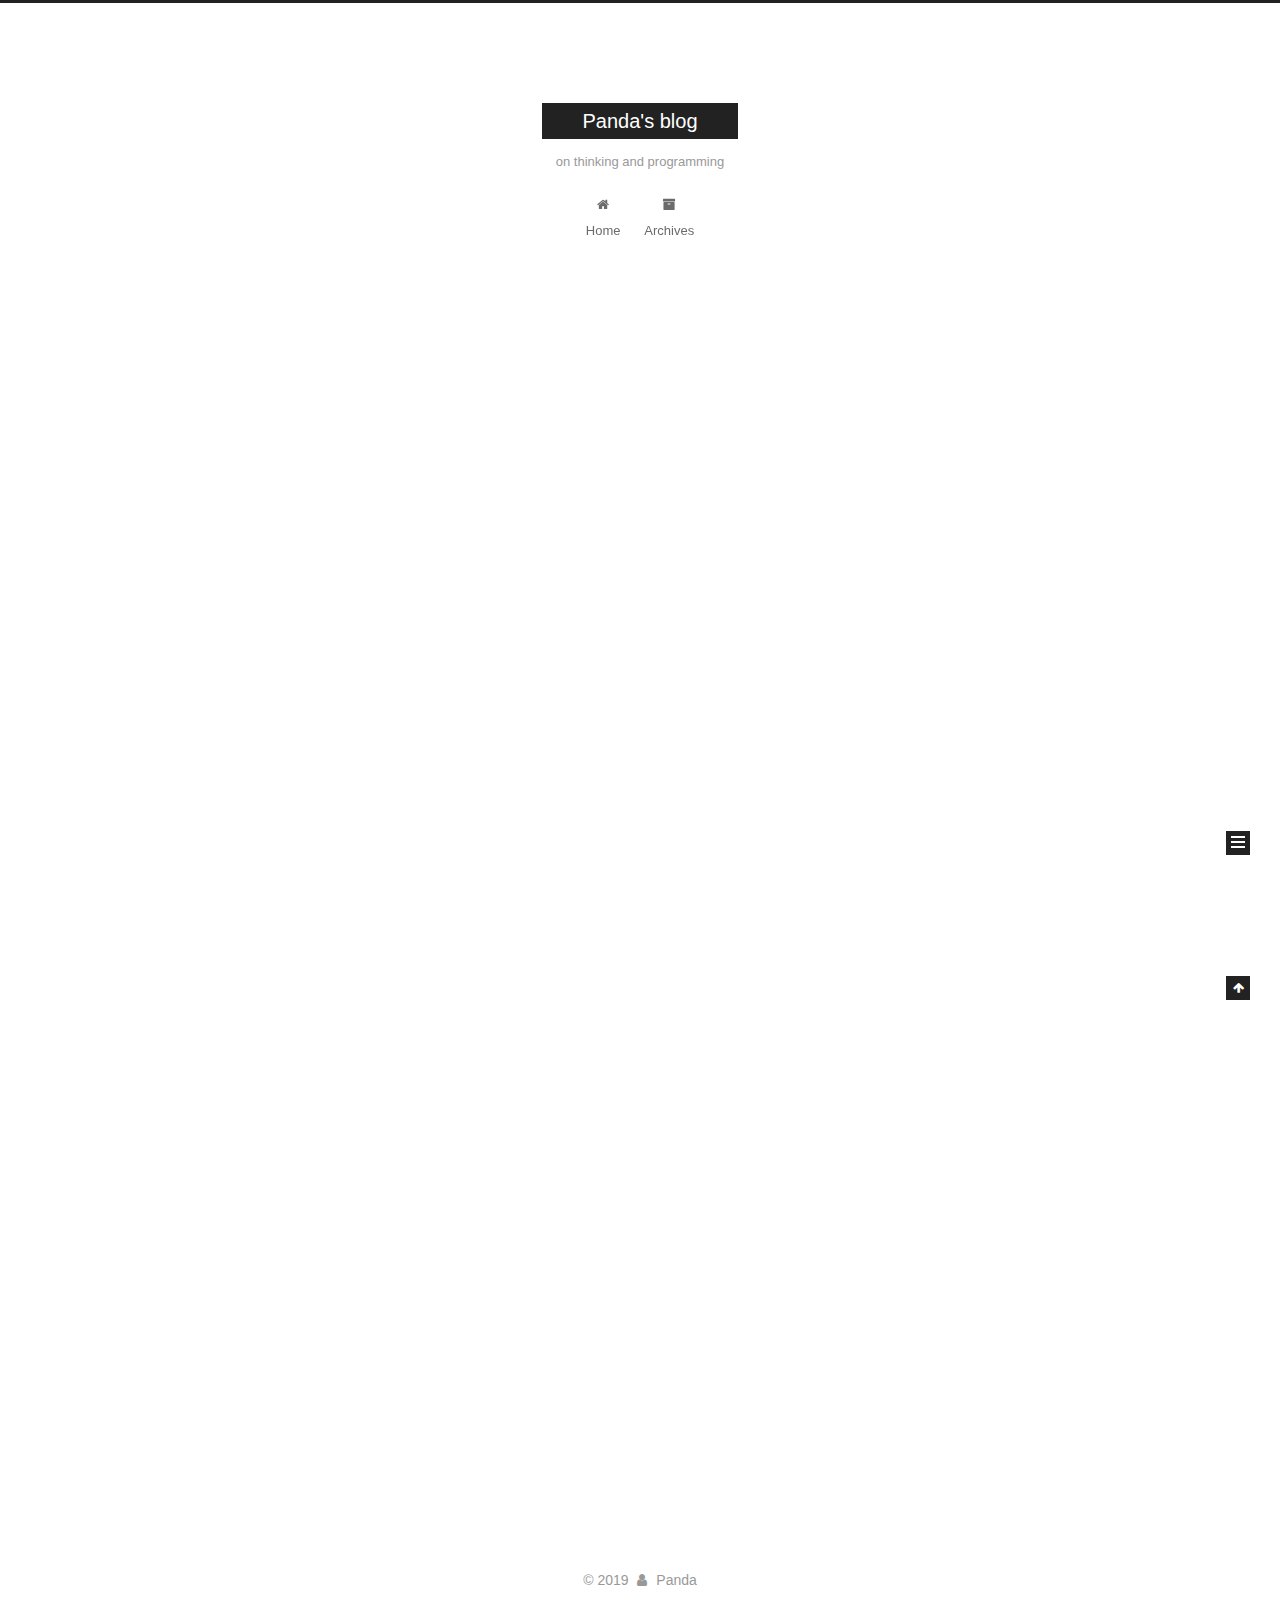
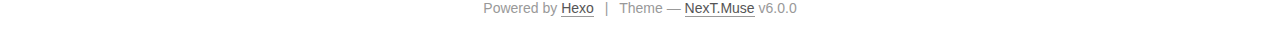
==== commit 095e8c59: "Site updated: 2019-04-15 17:42:45" ====
--- a/index.html
+++ b/index.html
@@ -2,23 +2,14 @@
 
 
 
-
-
-
-
-
-
-
-
-
-  
-
-
-<html class="theme-next mist use-motion" lang>
+  
+
+
+<html class="theme-next muse use-motion" lang>
 <head><meta name="generator" content="Hexo 3.8.0">
   <meta charset="UTF-8">
 <meta http-equiv="X-UA-Compatible" content="IE=edge">
-<meta name="viewport" content="width=device-width, initial-scale=1, maximum-scale=2">
+<meta name="viewport" content="width=device-width, initial-scale=1, maximum-scale=1">
 <meta name="theme-color" content="#222">
 
 
@@ -29,57 +20,88 @@
 
 
 
-
-
-
-
-
-
-
-
-
-
-
-
-
-
-
-<link rel="stylesheet" href="/lib/font-awesome/css/font-awesome.min.css?v=4.6.2">
-
-<link rel="stylesheet" href="/css/main.css?v=7.1.0">
-
-
-  <link rel="apple-touch-icon" sizes="180x180" href="/images/apple-touch-icon-next.png?v=7.1.0">
-
-
-  <link rel="icon" type="image/png" sizes="32x32" href="/images/favicon-32x32-next.png?v=7.1.0">
-
-
-  <link rel="icon" type="image/png" sizes="16x16" href="/images/favicon-16x16-next.png?v=7.1.0">
-
-
-  <link rel="mask-icon" href="/images/logo.svg?v=7.1.0" color="#222">
-
-
-
-
-
-
-
-<script id="hexo.configurations">
+<meta http-equiv="Cache-Control" content="no-transform">
+<meta http-equiv="Cache-Control" content="no-siteapp">
+
+
+
+
+
+
+
+
+
+
+
+
+
+
+
+
+
+
+
+
+
+
+<link href="/lib/font-awesome/css/font-awesome.min.css?v=4.6.2" rel="stylesheet" type="text/css">
+
+<link href="/css/main.css?v=6.0.0" rel="stylesheet" type="text/css">
+
+
+  <link rel="apple-touch-icon" sizes="180x180" href="/images/apple-touch-icon-next.png?v=6.0.0">
+
+
+  <link rel="icon" type="image/png" sizes="32x32" href="/images/favicon-32x32-next.png?v=6.0.0">
+
+
+  <link rel="icon" type="image/png" sizes="16x16" href="/images/favicon-16x16-next.png?v=6.0.0">
+
+
+  <link rel="mask-icon" href="/images/logo.svg?v=6.0.0" color="#222">
+
+
+
+
+
+  <meta name="keywords" content="Hexo, NexT">
+
+
+
+
+
+
+
+
+
+
+<meta property="og:type" content="article">
+<meta property="og:title" content="test">
+<meta property="og:url" content="http://yoursite.com/2019/04/15/test/index.html">
+<meta property="og:site_name" content="Panda&#39;s blog">
+<meta property="og:locale" content="default">
+<meta property="og:updated_time" content="2019-04-15T09:14:23.324Z">
+<meta name="twitter:card" content="summary">
+<meta name="twitter:title" content="test">
+
+
+
+<script type="text/javascript" id="hexo.configurations">
   var NexT = window.NexT || {};
   var CONFIG = {
     root: '/',
-    scheme: 'Mist',
-    version: '7.1.0',
-    sidebar: {"position":"left","display":"post","offset":12,"onmobile":false,"dimmer":false},
-    back2top: true,
-    back2top_sidebar: false,
+    scheme: 'Muse',
+    version: '6.0.0',
+    sidebar: {"position":"left","display":"post","offset":12,"b2t":false,"scrollpercent":false,"onmobile":false},
     fancybox: false,
     fastclick: false,
     lazyload: false,
     tabs: true,
     motion: {"enable":true,"async":false,"transition":{"post_block":"fadeIn","post_header":"slideDownIn","post_body":"slideDownIn","coll_header":"slideLeftIn","sidebar":"slideUpIn"}},
+    duoshuo: {
+      userId: '0',
+      author: 'Author'
+    },
     algolia: {
       applicationID: '',
       apiKey: '',
@@ -91,34 +113,12 @@
 </script>
 
 
-  
-
-
-
-
-  <meta property="og:type" content="website">
-<meta property="og:title" content="Panda&#39;s blog">
-<meta property="og:url" content="http://yoursite.com/index.html">
-<meta property="og:site_name" content="Panda&#39;s blog">
-<meta property="og:locale" content="default">
-<meta name="twitter:card" content="summary">
-<meta name="twitter:title" content="Panda&#39;s blog">
-
-
-
-
-
-  
-  
-  <link rel="canonical" href="http://yoursite.com/">
-
-
-
-<script id="page.configurations">
-  CONFIG.page = {
-    sidebar: "",
-  };
-</script>
+
+  <link rel="canonical" href="http://yoursite.com/2019/04/15/test/">
+
+
+
+
 
   <title>Panda's blog</title>
   
@@ -129,35 +129,6 @@
 
 
 
-
-
-
-
-
-  <noscript>
-  <style>
-  .use-motion .motion-element,
-  .use-motion .brand,
-  .use-motion .menu-item,
-  .sidebar-inner,
-  .use-motion .post-block,
-  .use-motion .pagination,
-  .use-motion .comments,
-  .use-motion .post-header,
-  .use-motion .post-body,
-  .use-motion .collection-title { opacity: initial; }
-
-  .use-motion .logo,
-  .use-motion .site-title,
-  .use-motion .site-subtitle {
-    opacity: initial;
-    top: initial;
-  }
-
-  .use-motion .logo-line-before i { left: initial; }
-  .use-motion .logo-line-after i { right: initial; }
-  </style>
-</noscript>
 
 </head>
 
@@ -173,8 +144,8 @@
     <div class="headband"></div>
 
     <header id="header" class="header" itemscope itemtype="http://schema.org/WPHeader">
-      <div class="header-inner"><div class="site-brand-wrapper">
-  <div class="site-meta">
+      <div class="header-inner"> <div class="site-brand-wrapper">
+  <div class="site-meta ">
     
 
     <div class="custom-logo-site-title">
@@ -184,16 +155,13 @@
         <span class="logo-line-after"><i></i></span>
       </a>
     </div>
-    
       
         <p class="site-subtitle">on thinking and programming</p>
       
-    
-    
   </div>
 
   <div class="site-nav-toggle">
-    <button aria-label="Toggle navigation bar">
+    <button>
       <span class="btn-bar"></span>
       <span class="btn-bar"></span>
       <span class="btn-bar"></span>
@@ -201,76 +169,48 @@
   </div>
 </div>
 
-
-
 <nav class="site-nav">
   
+
+  
     <ul id="menu" class="menu">
       
         
-        
-        
-          
-          <li class="menu-item menu-item-home menu-item-active">
-
-    
-    
-    
-      
-    
-
-    
-
-    <a href="/" rel="section"><i class="menu-item-icon fa fa-fw fa-home"></i> <br>Home</a>
-
-  </li>
-        
-        
-        
-          
-          <li class="menu-item menu-item-archives">
-
-    
-    
-    
-      
-    
-
-    
-
-    <a href="/archives/" rel="section"><i class="menu-item-icon fa fa-fw fa-archive"></i> <br>Archives</a>
-
-  </li>
-
-      
+        <li class="menu-item menu-item-home">
+          <a href="/" rel="section">
+            
+              <i class="menu-item-icon fa fa-fw fa-home"></i> <br>
+            
+            Home
+          </a>
+        </li>
+      
+        
+        <li class="menu-item menu-item-archives">
+          <a href="/archives/" rel="section">
+            
+              <i class="menu-item-icon fa fa-fw fa-archive"></i> <br>
+            
+            Archives
+          </a>
+        </li>
+      
+
       
     </ul>
   
 
   
-    
-
-  
-
-  
 </nav>
 
 
 
-  
-
-
-
-</div>
+ </div>
     </header>
-
-    
-
 
     <main id="main" class="main">
       <div class="main-inner">
         <div class="content-wrap">
-          
           <div id="content" class="content">
             
   <section id="posts" class="posts-expand">
@@ -281,8 +221,6 @@
 
   
   
-  
-
   
 
   <article class="post post-type-normal" itemscope itemtype="http://schema.org/Article">
@@ -309,20 +247,11 @@
         
           <h1 class="post-title" itemprop="name headline">
                 
-                
-                <a href="/2019/04/15/test/" class="post-title-link" itemprop="url">test</a>
-              
-            
-          </h1>
+                <a class="post-title-link" href="/2019/04/15/test/" itemprop="url">test</a></h1>
         
 
         <div class="post-meta">
           <span class="post-time">
-
-            
-            
-            
-
             
               <span class="post-meta-item-icon">
                 <i class="fa fa-calendar-o"></i>
@@ -330,12 +259,9 @@
               
                 <span class="post-meta-item-text">Posted on</span>
               
-
-              
-                
-              
-
-              <time title="Created: 2019-04-15 17:14:23" itemprop="dateCreated datePublished" datetime="2019-04-15T17:14:23+08:00">2019-04-15</time>
+              <time title="Post created" itemprop="dateCreated datePublished" datetime="2019-04-15T17:14:23+08:00">2019-04-15</time>
+            
+
             
 
             
@@ -344,7 +270,6 @@
           
 
           
-            
             
           
 
@@ -377,18 +302,12 @@
         
       
     </div>
-
-    
-
-    
-    
-    
-
-    
-
-    
-      
-    
+    
+    
+    
+
+    
+
     
 
     
@@ -419,8 +338,6 @@
 
   
   
-  
-
   
 
   <article class="post post-type-normal" itemscope itemtype="http://schema.org/Article">
@@ -447,20 +364,11 @@
         
           <h1 class="post-title" itemprop="name headline">
                 
-                
-                <a href="/2019/04/15/hello-world/" class="post-title-link" itemprop="url">Hello World</a>
-              
-            
-          </h1>
+                <a class="post-title-link" href="/2019/04/15/hello-world/" itemprop="url">Hello World</a></h1>
         
 
         <div class="post-meta">
           <span class="post-time">
-
-            
-            
-            
-
             
               <span class="post-meta-item-icon">
                 <i class="fa fa-calendar-o"></i>
@@ -468,12 +376,9 @@
               
                 <span class="post-meta-item-text">Posted on</span>
               
-
-              
-                
-              
-
-              <time title="Created: 2019-04-15 16:36:31" itemprop="dateCreated datePublished" datetime="2019-04-15T16:36:31+08:00">2019-04-15</time>
+              <time title="Post created" itemprop="dateCreated datePublished" datetime="2019-04-15T16:36:31+08:00">2019-04-15</time>
+            
+
             
 
             
@@ -482,7 +387,6 @@
           
 
           
-            
             
           
 
@@ -524,18 +428,12 @@
         
       
     </div>
-
-    
-
-    
-    
-    
-
-    
-
-    
-      
-    
+    
+    
+    
+
+    
+
     
 
     
@@ -566,6 +464,9 @@
 
 
           </div>
+          
+
+
           
 
         </div>
@@ -581,57 +482,54 @@
   </div>
 
   <aside id="sidebar" class="sidebar">
+    
     <div class="sidebar-inner">
 
       
 
       
 
-      <div class="site-overview-wrap sidebar-panel sidebar-panel-active">
+      <section class="site-overview-wrap sidebar-panel sidebar-panel-active">
         <div class="site-overview">
           <div class="site-author motion-element" itemprop="author" itemscope itemtype="http://schema.org/Person">
             
               <p class="site-author-name" itemprop="name">Panda</p>
-              <div class="site-description motion-element" itemprop="description"></div>
+              <p class="site-description motion-element" itemprop="description"></p>
           </div>
 
-          
-            <nav class="site-state motion-element">
+          <nav class="site-state motion-element">
+
+            
+              <div class="site-state-item site-state-posts">
               
-                <div class="site-state-item site-state-posts">
-                
-                  <a href="/archives/">
-                
-                    <span class="site-state-item-count">2</span>
-                    <span class="site-state-item-name">posts</span>
-                  </a>
-                </div>
+                <a href="/archives/">
               
-
-              
-
-              
-            </nav>
-          
-
-          
-
-          
-
-          
-
-          
-
-          
-          
-
-          
-            
-          
+                  <span class="site-state-item-count">2</span>
+                  <span class="site-state-item-name">posts</span>
+                </a>
+              </div>
+            
+
+            
+
+            
+
+          </nav>
+
+          
+
+          
+
+          
+          
+
+          
+          
+
           
 
         </div>
-      </div>
+      </section>
 
       
 
@@ -639,7 +537,6 @@
 
     </div>
   </aside>
-  
 
 
         
@@ -649,7 +546,7 @@
     <footer id="footer" class="footer">
       <div class="footer-inner">
         <div class="copyright">&copy; <span itemprop="copyrightYear">2019</span>
-  <span class="with-love" id="animate">
+  <span class="with-love">
     <i class="fa fa-user"></i>
   </span>
   <span class="author" itemprop="copyrightHolder">Panda</span>
@@ -660,7 +557,7 @@
 </div>
 
 
-  <div class="powered-by">Powered by <a href="https://hexo.io" class="theme-link" rel="noopener" target="_blank">Hexo</a> v3.8.0</div>
+  <div class="powered-by">Powered by <a class="theme-link" target="_blank" href="https://hexo.io">Hexo</a></div>
 
 
 
@@ -668,13 +565,12 @@
 
 
 
-  <div class="theme-info">Theme – <a href="https://theme-next.org" class="theme-link" rel="noopener" target="_blank">NexT.Mist</a> v7.1.0</div>
-
-
-
-
-        
-
+  <div class="theme-info">Theme &mdash; <a class="theme-link" target="_blank" href="https://github.com/theme-next/hexo-theme-next">NexT.Muse</a> v6.0.0</div>
+
+
+
+
+        
 
 
 
@@ -695,14 +591,11 @@
 
     
 
-    
-
-    
   </div>
 
   
 
-<script>
+<script type="text/javascript">
   if (Object.prototype.toString.call(window.Promise) !== '[object Function]') {
     window.Promise = null;
   }
@@ -731,79 +624,89 @@
 
 
 
-
-
-  
-  <script src="/lib/jquery/index.js?v=2.1.3"></script>
-
-  
-  <script src="/lib/velocity/velocity.min.js?v=1.2.1"></script>
-
-  
-  <script src="/lib/velocity/velocity.ui.min.js?v=1.2.1"></script>
-
-
-  
-
-
-  <script src="/js/utils.js?v=7.1.0"></script>
-
-  <script src="/js/motion.js?v=7.1.0"></script>
-
-
-
-  
-  
-
-
-  <script src="/js/schemes/muse.js?v=7.1.0"></script>
-
-
-
-
-  
-
-  
-
-
-  <script src="/js/next-boot.js?v=7.1.0"></script>
-
-
-  
-
-  
-
-  
-
-  
-
-
-
-  
-
-
-
-
-  
-
-  
-
-  
-
-  
-
-  
-
-  
-
-  
-
-  
-
-  
-
-  
-
+  
+  
+    <script type="text/javascript" src="/lib/jquery/index.js?v=2.1.3"></script>
+  
+
+  
+  
+    <script type="text/javascript" src="/lib/velocity/velocity.min.js?v=1.2.1"></script>
+  
+
+  
+  
+    <script type="text/javascript" src="/lib/velocity/velocity.ui.min.js?v=1.2.1"></script>
+  
+
+
+  
+
+
+  <script type="text/javascript" src="/js/src/utils.js?v=6.0.0"></script>
+
+  <script type="text/javascript" src="/js/src/motion.js?v=6.0.0"></script>
+
+
+
+  
+  
+
+  
+
+  
+
+
+  <script type="text/javascript" src="/js/src/bootstrap.js?v=6.0.0"></script>
+
+
+
+  
+
+
+  
+
+
+
+
+	
+
+
+
+
+
+  
+
+
+
+
+
+  
+
+
+
+
+
+
+
+
+
+
+
+
+  
+
+
+
+
+
+  
+
+  
+
+  
+
+  
   
 
   
--- a/css/main.css
+++ b/css/main.css
@@ -1,44 +1,66 @@
-/* normalize.css v8.0.1 | MIT License | github.com/necolas/normalize.css */
+/* normalize.css v3.0.2 | MIT License | git.io/normalize */
 html {
-  line-height: 1.15; /* 1 */
+  font-family: sans-serif; /* 1 */
+  -ms-text-size-adjust: 100%; /* 2 */
   -webkit-text-size-adjust: 100%; /* 2 */
 }
 body {
   margin: 0;
 }
-main {
+article,
+aside,
+details,
+figcaption,
+figure,
+footer,
+header,
+hgroup,
+main,
+menu,
+nav,
+section,
+summary {
   display: block;
+}
+audio,
+canvas,
+progress,
+video {
+  display: inline-block; /* 1 */
+  vertical-align: baseline; /* 2 */
+}
+audio:not([controls]) {
+  display: none;
+  height: 0;
+}
+[hidden],
+template {
+  display: none;
+}
+a {
+  background-color: transparent;
+}
+a:active,
+a:hover {
+  outline: 0;
+}
+abbr[title] {
+  border-bottom: 1px dotted;
+}
+b,
+strong {
+  font-weight: bold;
+}
+dfn {
+  font-style: italic;
 }
 h1 {
   font-size: 2em;
   margin: 0.67em 0;
 }
-hr {
-  box-sizing: content-box; /* 1 */
-  height: 0; /* 1 */
-  overflow: visible; /* 2 */
-}
-pre {
-  font-family: monospace, monospace; /* 1 */
-  font-size: 1em; /* 2 */
-}
-a {
-  background-color: transparent;
-}
-abbr[title] {
-  border-bottom: none; /* 1 */
-  text-decoration: underline; /* 2 */
-  text-decoration: underline dotted; /* 2 */
-}
-b,
-strong {
-  font-weight: bolder;
-}
-code,
-kbd,
-samp {
-  font-family: monospace, monospace; /* 1 */
-  font-size: 1em; /* 2 */
+mark {
+  background: #ff0;
+  color: #000;
 }
 small {
   font-size: 80%;
@@ -50,102 +72,112 @@
   position: relative;
   vertical-align: baseline;
 }
+sup {
+  top: -0.5em;
+}
 sub {
   bottom: -0.25em;
 }
-sup {
-  top: -0.5em;
-}
 img {
-  border-style: none;
+  border: 0;
+}
+svg:not(:root) {
+  overflow: hidden;
+}
+figure {
+  margin: 1em 40px;
+}
+hr {
+  -moz-box-sizing: content-box;
+  box-sizing: content-box;
+  height: 0;
+}
+pre {
+  overflow: auto;
+}
+code,
+kbd,
+pre,
+samp {
+  font-family: monospace, monospace;
+  font-size: 1em;
 }
 button,
 input,
 optgroup,
 select,
 textarea {
-  font-family: inherit; /* 1 */
-  font-size: 100%; /* 1 */
-  line-height: 1.15; /* 1 */
-  margin: 0; /* 2 */
-}
-button,
-input {
-/* 1 */
+  color: inherit; /* 1 */
+  font: inherit; /* 2 */
+  margin: 0; /* 3 */
+}
+button {
   overflow: visible;
 }
 button,
 select {
-/* 1 */
   text-transform: none;
 }
 button,
-[type="button"],
-[type="reset"],
-[type="submit"] {
-  -webkit-appearance: button;
+html input[type="button"],
+input[type="reset"],
+input[type="submit"] {
+  -webkit-appearance: button; /* 2 */
+  cursor: pointer; /* 3 */
+}
+button[disabled],
+html input[disabled] {
+  cursor: default;
 }
 button::-moz-focus-inner,
-[type="button"]::-moz-focus-inner,
-[type="reset"]::-moz-focus-inner,
-[type="submit"]::-moz-focus-inner {
-  border-style: none;
+input::-moz-focus-inner {
+  border: 0;
   padding: 0;
 }
-button:-moz-focusring,
-[type="button"]:-moz-focusring,
-[type="reset"]:-moz-focusring,
-[type="submit"]:-moz-focusring {
-  outline: 1px dotted ButtonText;
+input {
+  line-height: normal;
+}
+input[type="checkbox"],
+input[type="radio"] {
+  box-sizing: border-box; /* 1 */
+  padding: 0; /* 2 */
+}
+input[type="number"]::-webkit-inner-spin-button,
+input[type="number"]::-webkit-outer-spin-button {
+  height: auto;
+}
+input[type="search"] {
+  -webkit-appearance: textfield; /* 1 */
+  -moz-box-sizing: content-box;
+  -webkit-box-sizing: content-box; /* 2 */
+  box-sizing: content-box;
+}
+input[type="search"]::-webkit-search-cancel-button,
+input[type="search"]::-webkit-search-decoration {
+  -webkit-appearance: none;
 }
 fieldset {
-  padding: 0.35em 0.75em 0.625em;
+  border: 1px solid #c0c0c0;
+  margin: 0 2px;
+  padding: 0.35em 0.625em 0.75em;
 }
 legend {
-  box-sizing: border-box; /* 1 */
-  color: inherit; /* 2 */
-  display: table; /* 1 */
-  max-width: 100%; /* 1 */
-  padding: 0; /* 3 */
-  white-space: normal; /* 1 */
-}
-progress {
-  vertical-align: baseline;
+  border: 0; /* 1 */
+  padding: 0; /* 2 */
 }
 textarea {
   overflow: auto;
 }
-[type="checkbox"],
-[type="radio"] {
-  box-sizing: border-box; /* 1 */
-  padding: 0; /* 2 */
-}
-[type="number"]::-webkit-inner-spin-button,
-[type="number"]::-webkit-outer-spin-button {
-  height: auto;
-}
-[type="search"] {
-  -webkit-appearance: textfield; /* 1 */
-  outline-offset: -2px; /* 2 */
-}
-[type="search"]::-webkit-search-decoration {
-  -webkit-appearance: none;
-}
-::-webkit-file-upload-button {
-  -webkit-appearance: button; /* 1 */
-  font: inherit; /* 2 */
-}
-details {
-  display: block;
-}
-summary {
-  display: list-item;
-}
-template {
-  display: none;
-}
-[hidden] {
-  display: none;
+optgroup {
+  font-weight: bold;
+}
+table {
+  border-collapse: collapse;
+  border-spacing: 0;
+}
+td,
+th {
+  padding: 0;
 }
 ::selection {
   background: #262a30;
@@ -159,12 +191,17 @@
   color: #555;
   background: #fff;
 }
-@media (max-width: 991px) {
+@media (max-width: 767px) {
   body {
     padding-right: 0 !important;
   }
 }
-@media (min-width: 1200px) {
+@media (min-width: 768px) and (max-width: 991px) {
+  body {
+    padding-right: 0 !important;
+  }
+}
+@media (min-width: 1600px) {
   body {
     font-size: 16px;
   }
@@ -175,120 +212,84 @@
 h4,
 h5,
 h6 {
-  margin: 20px 0 15px;
+  margin: 0;
   padding: 0;
   font-weight: bold;
   line-height: 1.5;
   font-family: 'Lato', "PingFang SC", "Microsoft YaHei", sans-serif;
 }
+h2,
+h3,
+h4,
+h5,
+h6 {
+  margin: 20px 0 15px;
+}
 h1 {
-  font-size: 24px;
-}
-h1 code {
-  font-size: 1em;
+  font-size: 22px;
 }
 @media (max-width: 767px) {
   h1 {
-    font-size: 20px;
-  }
-  h1 code {
-    font-size: 1em;
+    font-size: 18px;
   }
 }
 h2 {
-  font-size: 22px;
-}
-h2 code {
-  font-size: 1em;
+  font-size: 20px;
 }
 @media (max-width: 767px) {
   h2 {
-    font-size: 18px;
-  }
-  h2 code {
-    font-size: 1em;
+    font-size: 16px;
   }
 }
 h3 {
-  font-size: 20px;
-}
-h3 code {
-  font-size: 1em;
+  font-size: 18px;
 }
 @media (max-width: 767px) {
   h3 {
-    font-size: 16px;
-  }
-  h3 code {
-    font-size: 1em;
+    font-size: 14px;
   }
 }
 h4 {
-  font-size: 18px;
-}
-h4 code {
-  font-size: 1em;
+  font-size: 16px;
 }
 @media (max-width: 767px) {
   h4 {
-    font-size: 14px;
-  }
-  h4 code {
-    font-size: 1em;
+    font-size: 12px;
   }
 }
 h5 {
-  font-size: 16px;
-}
-h5 code {
-  font-size: 1em;
+  font-size: 14px;
 }
 @media (max-width: 767px) {
   h5 {
-    font-size: 12px;
-  }
-  h5 code {
-    font-size: 1em;
+    font-size: 10px;
   }
 }
 h6 {
-  font-size: 14px;
-}
-h6 code {
-  font-size: 1em;
+  font-size: 12px;
 }
 @media (max-width: 767px) {
   h6 {
-    font-size: 10px;
-  }
-  h6 code {
-    font-size: 1em;
+    font-size: 8px;
   }
 }
 p {
   margin: 0 0 20px 0;
 }
-a,
-span.exturl {
-  overflow-wrap: break-word;
-  word-wrap: break-word;
-  background-color: transparent;
+a {
   color: #555;
   text-decoration: none;
   outline: none;
   border-bottom: 1px solid #999;
-  cursor: pointer;
-}
-a:hover,
-span.exturl:hover {
+  word-wrap: break-word;
+}
+a:hover {
   color: #222;
   border-bottom-color: #222;
 }
-video {
-  max-width: 100%;
-  display: block;
-  margin-left: auto;
-  margin-right: auto;
+blockquote {
+  margin: 0;
+  padding: 0;
 }
 img {
   display: block;
@@ -304,7 +305,6 @@
   background-image: repeating-linear-gradient(-45deg, #fff, #fff 4px, transparent 4px, transparent 8px);
 }
 blockquote {
-  margin: 0;
   padding: 0 15px;
   color: #666;
   border-left: 4px solid #ddd;
@@ -326,7 +326,7 @@
   box-shadow: 0.1em 0.1em 0.2em rgba(0,0,0,0.1);
   background-color: #f9f9f9;
   font-family: inherit;
-  background-image: linear-gradient(top, #eee, #fff, #eee);
+  background-image: -webkit-linear-gradient(top, #eee, #fff, #eee);
   padding: 0.1em 0.3em;
   white-space: nowrap;
 }
@@ -380,7 +380,7 @@
   margin-left: 10px;
   margin-right: 5px;
 }
-.affix {
+.affix.affix.affix {
   position: fixed;
 }
 .translation {
@@ -398,24 +398,20 @@
 .use-motion .motion-element {
   opacity: 0;
 }
-.table-container {
+table {
   margin: 20px 0;
-  overflow: auto;
-  -webkit-overflow-scrolling: touch;
-}
-.highlight .table-container {
-  margin: 0px;
-}
-table {
   width: 100%;
   border-collapse: collapse;
   border-spacing: 0;
+  border: 1px solid #ddd;
   font-size: 14px;
-}
-table > tbody > tr:nth-of-type(odd) {
+  table-layout: fixed;
+  word-wrap: break-all;
+}
+table>tbody>tr:nth-of-type(odd) {
   background-color: #f9f9f9;
 }
-table > tbody > tr:hover {
+table>tbody>tr:hover {
   background-color: #f5f5f5;
 }
 caption,
@@ -428,8 +424,8 @@
 }
 th,
 td {
-  border: 1px solid #ddd;
   border-bottom: 3px solid #ddd;
+  border-right: 1px solid #eee;
 }
 th {
   padding-bottom: 10px;
@@ -444,48 +440,41 @@
 }
 .container {
   position: relative;
+  min-height: 100%;
 }
 .header-inner {
   margin: 0 auto;
   padding: 100px 0 70px;
   width: 700px;
 }
-@media (min-width: 1200px) {
-  .container .header-inner {
-    width: 800px;
-  }
-}
 @media (min-width: 1600px) {
   .container .header-inner {
     width: 900px;
   }
 }
+.main {
+  padding-bottom: 150px;
+}
 .main-inner {
   margin: 0 auto;
   width: 700px;
 }
-@media (min-width: 1200px) {
-  .container .main-inner {
-    width: 800px;
-  }
-}
 @media (min-width: 1600px) {
   .container .main-inner {
     width: 900px;
   }
 }
 .footer {
-  padding: 20px 0;
+  position: absolute;
+  left: 0;
+  bottom: 0;
+  width: 100%;
+  min-height: 50px;
 }
 .footer-inner {
   box-sizing: border-box;
-  margin: 0px auto;
+  margin: 20px auto;
   width: 700px;
-}
-@media (min-width: 1200px) {
-  .container .footer-inner {
-    width: 800px;
-  }
 }
 @media (min-width: 1600px) {
   .container .footer-inner {
@@ -497,7 +486,7 @@
   overflow: auto;
   margin: 20px 0;
   padding: 0;
-  font-size: 14px;
+  font-size: 13px;
   color: #4d4d4c;
   background: #f7f7f7;
   line-height: 1.6;
@@ -507,13 +496,12 @@
   font-family: consolas, Menlo, "PingFang SC", "Microsoft YaHei", monospace;
 }
 code {
-  overflow-wrap: break-word;
+  padding: 2px 4px;
   word-wrap: break-word;
-  padding: 2px 4px;
   color: #555;
   background: #eee;
   border-radius: 3px;
-  font-size: 14px;
+  font-size: 13px;
 }
 pre {
   padding: 10px;
@@ -546,10 +534,6 @@
   color: #4d4d4c;
   line-height: 1em;
   margin-bottom: 1em;
-  margin: 0em;
-  padding: 0.5em;
-  background: #eee;
-  border-bottom: 1px solid #e9e9e9;
 }
 .highlight figcaption:before,
 .highlight figcaption:after {
@@ -609,7 +593,6 @@
 pre .variable,
 pre .attribute,
 pre .tag,
-pre .name,
 pre .regexp,
 pre .ruby .constant,
 pre .xml .tag .title,
@@ -624,7 +607,6 @@
 pre .number,
 pre .preprocessor,
 pre .built_in,
-pre .builtin-name,
 pre .literal,
 pre .params,
 pre .constant,
@@ -634,13 +616,13 @@
 pre .ruby .class .title,
 pre .css .rules .attribute,
 pre .string,
-pre .symbol,
 pre .value,
 pre .inheritance,
 pre .header,
 pre .ruby .symbol,
 pre .xml .cdata,
 pre .special,
+pre .number,
 pre .formula {
   color: #718c00;
 }
@@ -662,8 +644,18 @@
 pre .javascript .function {
   color: #8959a8;
 }
-.posts-expand .post-body img.full-image {
+.full-image.full-image.full-image.full-image {
   border: none;
+  max-width: 100%;
+  width: auto;
+  margin: 20px auto 25px;
+}
+@media (min-width: 992px) {
+  .full-image.full-image.full-image.full-image {
+    max-width: none;
+    width: 110%;
+    margin: 25px -5%;
+  }
 }
 .blockquote-center,
 .page-home .post-type-quote blockquote,
@@ -749,28 +741,6 @@
   max-width: 150px;
   max-height: 150px;
 }
-.post-body .label {
-  display: inline;
-  padding: 0 2px;
-}
-.post-body .label.default {
-  background-color: #f0f0f0;
-}
-.post-body .label.primary {
-  background-color: #efe6f7;
-}
-.post-body .label.info {
-  background-color: #e5f2f8;
-}
-.post-body .label.success {
-  background-color: #e7f4e9;
-}
-.post-body .label.warning {
-  background-color: #fcf6e1;
-}
-.post-body .label.danger {
-  background-color: #fae8eb;
-}
 .post-body .note {
   position: relative;
   padding: 15px;
@@ -865,6 +835,29 @@
 .post-body .note.danger h6 {
   color: #d9534f;
 }
+.post-body .label {
+  display: inline;
+  padding: 0 2px;
+  white-space: nowrap;
+}
+.post-body .label.default {
+  background-color: #f0f0f0;
+}
+.post-body .label.primary {
+  background-color: #efe6f7;
+}
+.post-body .label.info {
+  background-color: #e5f2f8;
+}
+.post-body .label.success {
+  background-color: #e7f4e9;
+}
+.post-body .label.warning {
+  background-color: #fcf6e1;
+}
+.post-body .label.danger {
+  background-color: #fae8eb;
+}
 .post-body .tabs {
   position: relative;
   display: block;
@@ -938,17 +931,17 @@
   padding: 20px 20px 0 20px;
 }
 .post-body .tabs .tab-content .tab-pane:not(.active) {
-  display: none;
+  display: none !important;
 }
 .post-body .tabs .tab-content .tab-pane.active {
-  display: block;
+  display: block !important;
 }
 .btn {
   display: inline-block;
   padding: 0 20px;
   font-size: 14px;
-  color: #555;
-  background: transparent;
+  color: #fff;
+  background: #222;
   border: 2px solid #222;
   text-decoration: none;
   border-radius: 0;
@@ -1055,6 +1048,13 @@
 }
 .comments {
   margin: 60px 20px 0;
+}
+.tag-cloud {
+  text-align: center;
+}
+.tag-cloud a {
+  display: inline-block;
+  margin: 10px;
 }
 .back-to-top {
   box-sizing: border-box;
@@ -1070,19 +1070,24 @@
   color: #fff;
   cursor: pointer;
   text-align: center;
+  -webkit-transform: translateZ(0);
   transition-property: bottom;
   transition-duration: 0.2s;
   transition-timing-function: ease-in-out;
   transition-delay: 0s;
 }
+@media (min-width: 768px) and (max-width: 991px) {
+  .back-to-top {
+    display: none !important;
+  }
+}
+@media (max-width: 767px) {
+  .back-to-top {
+    display: none !important;
+  }
+}
 .back-to-top.back-to-top-on {
   bottom: 19px;
-}
-@media (max-width: 991px) {
-  .back-to-top {
-    opacity: 0.8;
-    right: 20px;
-  }
 }
 .header {
   background: transparent;
@@ -1096,7 +1101,7 @@
 }
 .site-meta {
   margin: 0;
-  text-align: left;
+  text-align: center;
 }
 @media (max-width: 767px) {
   .site-meta {
@@ -1107,12 +1112,12 @@
   position: relative;
   display: inline-block;
   padding: 0 40px;
-  color: #222;
+  color: #fff;
   background: #222;
   border-bottom: none;
 }
 .brand:hover {
-  color: #222;
+  color: #fff;
 }
 .logo {
   display: inline-block;
@@ -1138,8 +1143,7 @@
 }
 .use-motion .logo,
 .use-motion .site-title,
-.use-motion .site-subtitle,
-.use-motion .custom-logo-image {
+.use-motion .site-subtitle {
   opacity: 0;
   position: relative;
   top: -10px;
@@ -1190,13 +1194,12 @@
   margin: 0 10px;
   list-style: none;
 }
-@media (max-width: 767px) {
+@media screen and (max-width: 767px) {
   .menu .menu-item {
     margin-top: 10px;
   }
 }
-.menu .menu-item a,
-.menu .menu-item span.exturl {
+.menu .menu-item a {
   display: block;
   font-size: 13px;
   line-height: inherit;
@@ -1206,8 +1209,7 @@
   transition-timing-function: ease-in-out;
   transition-delay: 0s;
 }
-.menu .menu-item a:hover,
-.menu .menu-item span.exturl:hover {
+.menu .menu-item a:hover {
   border-bottom-color: #222;
 }
 .menu .menu-item .fa {
@@ -1217,19 +1219,19 @@
   opacity: 0;
 }
 .post-body {
-  overflow-wrap: break-word;
-  word-wrap: break-word;
   font-family: 'Lato', "PingFang SC", "Microsoft YaHei", sans-serif;
 }
-.post-body span.exturl .fa {
-  font-size: 14px;
-  margin-left: 4px;
+@media (max-width: 767px) {
+  .post-body {
+    word-break: break-word;
+  }
 }
 .post-body .fancybox img {
   display: block !important;
   margin: 0 auto;
   cursor: pointer;
   cursor: zoom-in;
+  cursor: -webkit-zoom-in;
 }
 .post-body .image-caption,
 .post-body .figure .caption {
@@ -1243,6 +1245,11 @@
 .post-sticky-flag {
   display: inline-block;
   font-size: 16px;
+  -ms-transform: rotate(30deg);
+  -webkit-transform: rotate(30deg);
+  -moz-transform: rotate(30deg);
+  -ms-transform: rotate(30deg);
+  -o-transform: rotate(30deg);
   transform: rotate(30deg);
 }
 .use-motion .post-block,
@@ -1279,11 +1286,6 @@
   }
 }
 @media (min-width: 992px) {
-  .posts-expand .post-body {
-    text-align: justify;
-  }
-}
-@media (max-width: 991px) {
   .posts-expand .post-body {
     text-align: justify;
   }
@@ -1320,11 +1322,17 @@
 .posts-expand .post-body h6:hover .header-anchor {
   visibility: visible;
 }
+.posts-expand .post-body ul li {
+  list-style: circle;
+}
 .posts-expand .post-body img {
   box-sizing: border-box;
-  margin: 0 auto 25px;
+  margin: auto;
   padding: 3px;
   border: 1px solid #ddd;
+}
+.posts-expand .post-body .fancybox img {
+  margin: 0 auto 25px;
 }
 @media (max-width: 767px) {
   .posts-collapse {
@@ -1340,7 +1348,7 @@
 .posts-collapse {
   position: relative;
   z-index: 1010;
-  margin-left: 0;
+  margin-left: 55px;
 }
 .posts-collapse::after {
   content: " ";
@@ -1434,8 +1442,7 @@
   margin-left: 3px;
   opacity: 0.6;
 }
-.posts-collapse .post-title a,
-.posts-collapse .post-title span.exturl {
+.posts-collapse .post-title a {
   color: #666;
   border-bottom: none;
 }
@@ -1446,9 +1453,8 @@
   display: none;
 }
 .posts-expand .post-title {
-  overflow-wrap: break-word;
-  word-wrap: break-word;
   text-align: center;
+  word-break: break-word;
   font-weight: 400;
 }
 .posts-expand .post-title-link {
@@ -1468,6 +1474,10 @@
   left: 0;
   background-color: #000;
   visibility: hidden;
+  -webkit-transform: scaleX(0);
+  -moz-transform: scaleX(0);
+  -ms-transform: scaleX(0);
+  -o-transform: scaleX(0);
   transform: scaleX(0);
   transition-duration: 0.2s;
   transition-timing-function: ease-in-out;
@@ -1475,11 +1485,14 @@
 }
 .posts-expand .post-title-link:hover::before {
   visibility: visible;
+  -webkit-transform: scaleX(1);
+  -moz-transform: scaleX(1);
+  -ms-transform: scaleX(1);
+  -o-transform: scaleX(1);
   transform: scaleX(1);
 }
 .posts-expand .post-title-link .fa {
-  font-size: 20px;
-  margin-left: 5px;
+  font-size: 16px;
 }
 .posts-expand .post-meta {
   margin: 3px 0 60px 0;
@@ -1500,10 +1513,6 @@
   font-size: 14px;
   margin-top: 2px;
 }
-.posts-expand .post-meta time {
-  border-bottom: 1px dashed #999;
-  cursor: help;
-}
 .post-meta-divider {
   margin: 0 0.5em;
 }
@@ -1527,6 +1536,11 @@
 }
 @media (max-width: 767px) {
   .post-meta-item-text {
+    display: none;
+  }
+}
+@media (max-width: 767px) {
+  .posts-expand .post-comments-count {
     display: none;
   }
 }
@@ -1574,29 +1588,33 @@
   top: 2px;
 }
 .post-nav-item .fa {
+  position: absolute;
+  top: 8px;
+  left: 0;
   font-size: 12px;
-  margin-right: 5px;
 }
 .post-nav-next a {
-  padding-left: 5px;
+  padding-left: 15px;
 }
 .post-nav-prev {
   text-align: right;
 }
 .post-nav-prev a {
-  padding-right: 5px;
+  padding-right: 15px;
 }
 .post-nav-prev .fa {
-  margin-left: 5px;
+  right: 0;
+  left: auto;
 }
 .posts-expand .post-eof {
+  display: block;
   margin: 80px auto 60px;
   width: 8%;
   height: 1px;
   background: #ccc;
   text-align: center;
 }
-.post:last-child .post-eof {
+.post:last-child .post-eof.post-eof.post-eof {
   display: none;
 }
 .post-gallery {
@@ -1649,20 +1667,23 @@
   z-index: 1040;
   box-shadow: inset 0 2px 6px #000;
   background: #222;
-}
-.sidebar a,
-.sidebar span.exturl {
+  -webkit-transform: translateZ(0);
+}
+.sidebar a {
   color: #999;
   border-bottom-color: #555;
 }
-.sidebar a:hover,
-.sidebar span.exturl:hover {
+.sidebar a:hover {
   color: #eee;
-  border-bottom-color: #eee;
-}
-@media (max-width: 991px) {
+}
+@media (min-width: 768px) and (max-width: 991px) {
   .sidebar {
-    display: none;
+    display: none !important;
+  }
+}
+@media (max-width: 767px) {
+  .sidebar {
+    display: none !important;
   }
 }
 .sidebar-inner {
@@ -1677,20 +1698,6 @@
 .site-overview {
   overflow-y: auto;
   overflow-x: hidden;
-}
-.cc-license {
-  margin-top: 10px;
-  text-align: center;
-}
-.cc-license .cc-opacity {
-  opacity: 0.7;
-  border-bottom: none;
-}
-.cc-license .cc-opacity:hover {
-  opacity: 0.9;
-}
-.cc-license img {
-  display: inline-block;
 }
 .sidebar-toggle {
   position: fixed;
@@ -1703,12 +1710,16 @@
   line-height: 0;
   z-index: 1050;
   cursor: pointer;
-}
-@media (max-width: 991px) {
+  -webkit-transform: translateZ(0);
+}
+@media (min-width: 768px) and (max-width: 991px) {
   .sidebar-toggle {
-    opacity: 0.8;
-    right: 20px;
-    display: none;
+    display: none !important;
+  }
+}
+@media (max-width: 767px) {
+  .sidebar-toggle {
+    display: none !important;
   }
 }
 .sidebar-toggle-line {
@@ -1730,7 +1741,6 @@
   max-width: 96px;
   height: auto;
   border: 2px solid #333;
-  opacity: 1;
 }
 .site-author-name {
   margin: 5px 0 0;
@@ -1744,11 +1754,59 @@
   font-size: 14px;
   color: #999;
 }
+.site-state {
+  overflow: hidden;
+  line-height: 1.4;
+  white-space: nowrap;
+  text-align: center;
+}
+.site-state-item {
+  display: inline-block;
+  padding: 0 15px;
+  border-left: 1px solid #333;
+}
+.site-state-item:first-child {
+  border-left: none;
+}
+.site-state-item a {
+  border-bottom: none;
+}
+.site-state-item-count {
+  display: block;
+  text-align: center;
+  color: inherit;
+  font-weight: 600;
+  font-size: 18px;
+}
+.site-state-item-name {
+  font-size: 13px;
+  color: inherit;
+}
+.feed-link {
+  margin-top: 20px;
+}
+.feed-link a {
+  display: inline-block;
+  padding: 0 15px;
+  color: #fc6423;
+  border: 1px solid #fc6423;
+  border-radius: 4px;
+}
+.feed-link a i {
+  color: #fc6423;
+  font-size: 14px;
+}
+.feed-link a:hover {
+  color: #fff;
+  background: #fc6423;
+}
+.feed-link a:hover i {
+  color: #fff;
+}
 .links-of-author {
   margin-top: 20px;
 }
-.links-of-author a,
-.links-of-author span.exturl {
+.links-of-author a {
   display: inline-block;
   vertical-align: middle;
   margin-right: 10px;
@@ -1756,8 +1814,7 @@
   border-bottom-color: #555;
   font-size: 13px;
 }
-.links-of-author a:before,
-.links-of-author span.exturl:before {
+.links-of-author a:before {
   display: inline-block;
   vertical-align: middle;
   margin-right: 3px;
@@ -1765,40 +1822,13 @@
   width: 4px;
   height: 4px;
   border-radius: 50%;
-  background: #1360ff;
-}
-.feed-link,
-.chat {
-  margin-top: 10px;
-}
-.feed-link a,
-.chat a {
-  display: inline-block;
-  padding: 0 15px;
-  color: #fc6423;
-  border: 1px solid #fc6423 !important;
-  border-radius: 4px;
-}
-.feed-link a i,
-.chat a i {
-  color: #fc6423;
-  font-size: 14px;
-}
-.feed-link a:hover,
-.chat a:hover {
-  color: #fff;
-  background: #fc6423;
-}
-.feed-link a:hover i,
-.chat a:hover i {
-  color: #fff;
+  background: #ffc1ff;
 }
 .links-of-blogroll {
-  margin-top: 10px;
   font-size: 13px;
 }
 .links-of-blogroll-title {
-  margin-top: 0;
+  margin-top: 20px;
   font-size: 14px;
   font-weight: 600;
 }
@@ -1810,8 +1840,7 @@
 .links-of-blogroll-item {
   padding: 2px 10px;
 }
-.links-of-blogroll-item a,
-.links-of-blogroll-item span.exturl {
+.links-of-blogroll-item a {
   max-width: 280px;
   box-sizing: border-box;
   display: inline-block;
@@ -1851,36 +1880,6 @@
 }
 .sidebar-panel-active {
   display: block;
-}
-.site-state {
-  display: flex;
-  justify-content: center;
-  overflow: hidden;
-  line-height: 1.4;
-  white-space: nowrap;
-  text-align: center;
-  margin-top: 10px;
-}
-.site-state-item {
-  padding: 0 15px;
-  border-left: 1px solid #333;
-}
-.site-state-item:first-child {
-  border-left: none;
-}
-.site-state-item a {
-  border-bottom: none;
-}
-.site-state-item-count {
-  display: block;
-  text-align: center;
-  color: inherit;
-  font-weight: 600;
-  font-size: 18px;
-}
-.site-state-item-name {
-  font-size: 13px;
-  color: inherit;
 }
 .post-toc-empty {
   font-size: 14px;
@@ -1917,6 +1916,7 @@
 .post-toc .nav-item {
   overflow: hidden;
   text-overflow: ellipsis;
+  text-align: justify;
   white-space: nowrap;
   line-height: 1.8;
 }
@@ -1955,67 +1955,284 @@
 .with-love {
   display: inline-block;
   margin: 0 5px;
-  color: #808080;
 }
 .powered-by,
 .theme-info {
   display: inline-block;
 }
-@-moz-keyframes iconAnimate {
-  0%, 100% {
-    transform: scale(1);
-  }
-  10%, 30% {
-    transform: scale(0.9);
-  }
-  20%, 40%, 60%, 80% {
-    transform: scale(1.1);
-  }
-  50%, 70% {
-    transform: scale(1.1);
-  }
-}
-@-webkit-keyframes iconAnimate {
-  0%, 100% {
-    transform: scale(1);
-  }
-  10%, 30% {
-    transform: scale(0.9);
-  }
-  20%, 40%, 60%, 80% {
-    transform: scale(1.1);
-  }
-  50%, 70% {
-    transform: scale(1.1);
-  }
-}
-@-o-keyframes iconAnimate {
-  0%, 100% {
-    transform: scale(1);
-  }
-  10%, 30% {
-    transform: scale(0.9);
-  }
-  20%, 40%, 60%, 80% {
-    transform: scale(1.1);
-  }
-  50%, 70% {
-    transform: scale(1.1);
-  }
-}
-@keyframes iconAnimate {
-  0%, 100% {
-    transform: scale(1);
-  }
-  10%, 30% {
-    transform: scale(0.9);
-  }
-  20%, 40%, 60%, 80% {
-    transform: scale(1.1);
-  }
-  50%, 70% {
-    transform: scale(1.1);
-  }
+.cc-license {
+  margin-top: 10px;
+  text-align: center;
+}
+.cc-license .cc-opacity {
+  opacity: 0.7;
+  border-bottom: none;
+}
+.cc-license .cc-opacity:hover {
+  opacity: 0.9;
+}
+.cc-license img {
+  display: inline-block;
+}
+.theme-next #ds-thread #ds-reset {
+  color: #555;
+}
+.theme-next #ds-thread #ds-reset .ds-replybox {
+  margin-bottom: 30px;
+}
+.theme-next #ds-thread #ds-reset .ds-replybox .ds-avatar,
+.theme-next #ds-reset .ds-avatar img {
+  box-shadow: none;
+}
+.theme-next #ds-thread #ds-reset .ds-textarea-wrapper {
+  border-color: #c7d4e1;
+  background: none;
+  border-top-right-radius: 3px;
+  border-top-left-radius: 3px;
+}
+.theme-next #ds-thread #ds-reset .ds-textarea-wrapper textarea {
+  height: 60px;
+}
+.theme-next #ds-reset .ds-rounded-top {
+  border-radius: 0;
+}
+.theme-next #ds-thread #ds-reset .ds-post-toolbar {
+  box-sizing: border-box;
+  border: 1px solid #c7d4e1;
+  background: #f6f8fa;
+}
+.theme-next #ds-thread #ds-reset .ds-post-options {
+  height: 40px;
+  border: none;
+  background: none;
+}
+.theme-next #ds-thread #ds-reset .ds-toolbar-buttons {
+  top: 11px;
+}
+.theme-next #ds-thread #ds-reset .ds-sync {
+  top: 5px;
+}
+.theme-next #ds-thread #ds-reset .ds-post-button {
+  top: 4px;
+  right: 5px;
+  width: 90px;
+  height: 30px;
+  border: 1px solid #c5ced7;
+  border-radius: 3px;
+  background-image: linear-gradient(#fbfbfc, #f5f7f9);
+  color: #60676d;
+}
+.theme-next #ds-thread #ds-reset .ds-post-button:hover {
+  background-position: 0 -30px;
+  color: #60676d;
+}
+.theme-next #ds-thread #ds-reset .ds-comments-info {
+  padding: 10px 0;
+}
+.theme-next #ds-thread #ds-reset .ds-sort {
+  display: none;
+}
+.theme-next #ds-thread #ds-reset li.ds-tab a.ds-current {
+  border: none;
+  background: #f6f8fa;
+  color: #60676d;
+}
+.theme-next #ds-thread #ds-reset li.ds-tab a.ds-current:hover {
+  background-color: #e9f0f7;
+  color: #60676d;
+}
+.theme-next #ds-thread #ds-reset li.ds-tab a {
+  border-radius: 2px;
+  padding: 5px;
+}
+.theme-next #ds-thread #ds-reset .ds-login-buttons p {
+  color: #999;
+  line-height: 36px;
+}
+.theme-next #ds-thread #ds-reset .ds-login-buttons .ds-service-list li {
+  height: 28px;
+}
+.theme-next #ds-thread #ds-reset .ds-service-list a {
+  background: none;
+  padding: 5px;
+  border: 1px solid;
+  border-radius: 3px;
+  text-align: center;
+}
+.theme-next #ds-thread #ds-reset .ds-service-list a:hover {
+  color: #fff;
+  background: #666;
+}
+.theme-next #ds-thread #ds-reset .ds-service-list .ds-weibo {
+  color: #fc9b00;
+  border-color: #fc9b00;
+}
+.theme-next #ds-thread #ds-reset .ds-service-list .ds-weibo:hover {
+  background: #fc9b00;
+}
+.theme-next #ds-thread #ds-reset .ds-service-list .ds-qq {
+  color: #60a3ec;
+  border-color: #60a3ec;
+}
+.theme-next #ds-thread #ds-reset .ds-service-list .ds-qq:hover {
+  background: #60a3ec;
+}
+.theme-next #ds-thread #ds-reset .ds-service-list .ds-renren {
+  color: #2e7ac4;
+  border-color: #2e7ac4;
+}
+.theme-next #ds-thread #ds-reset .ds-service-list .ds-renren:hover {
+  background: #2e7ac4;
+}
+.theme-next #ds-thread #ds-reset .ds-service-list .ds-douban {
+  color: #37994c;
+  border-color: #37994c;
+}
+.theme-next #ds-thread #ds-reset .ds-service-list .ds-douban:hover {
+  background: #37994c;
+}
+.theme-next #ds-thread #ds-reset .ds-service-list .ds-kaixin {
+  color: #fef20d;
+  border-color: #fef20d;
+}
+.theme-next #ds-thread #ds-reset .ds-service-list .ds-kaixin:hover {
+  background: #fef20d;
+}
+.theme-next #ds-thread #ds-reset .ds-service-list .ds-netease {
+  color: #f00;
+  border-color: #f00;
+}
+.theme-next #ds-thread #ds-reset .ds-service-list .ds-netease:hover {
+  background: #f00;
+}
+.theme-next #ds-thread #ds-reset .ds-service-list .ds-sohu {
+  color: #ffcb05;
+  border-color: #ffcb05;
+}
+.theme-next #ds-thread #ds-reset .ds-service-list .ds-sohu:hover {
+  background: #ffcb05;
+}
+.theme-next #ds-thread #ds-reset .ds-service-list .ds-baidu {
+  color: #2831e0;
+  border-color: #2831e0;
+}
+.theme-next #ds-thread #ds-reset .ds-service-list .ds-baidu:hover {
+  background: #2831e0;
+}
+.theme-next #ds-thread #ds-reset .ds-service-list .ds-google {
+  color: #166bec;
+  border-color: #166bec;
+}
+.theme-next #ds-thread #ds-reset .ds-service-list .ds-google:hover {
+  background: #166bec;
+}
+.theme-next #ds-thread #ds-reset .ds-service-list .ds-weixin {
+  color: #00ce0d;
+  border-color: #00ce0d;
+}
+.theme-next #ds-thread #ds-reset .ds-service-list .ds-weixin:hover {
+  background: #00ce0d;
+}
+.theme-next #ds-thread #ds-reset .ds-service-list .ds-more-services {
+  border: none;
+}
+.theme-next #ds-thread #ds-reset .ds-service-list .ds-more-services:hover {
+  background: none;
+}
+.theme-next #ds-reset .duoshuo-ua-admin {
+  display: inline-block;
+  color: #f00;
+}
+.theme-next #ds-reset .duoshuo-ua-platform,
+.theme-next #ds-reset .duoshuo-ua-browser {
+  color: #ccc;
+}
+.theme-next #ds-reset .duoshuo-ua-platform .fa,
+.theme-next #ds-reset .duoshuo-ua-browser .fa {
+  display: inline-block;
+  margin-right: 3px;
+}
+.theme-next #ds-reset .duoshuo-ua-separator {
+  display: inline-block;
+  margin-left: 5px;
+}
+.theme-next .this_ua {
+  background-color: #ccc !important;
+  border-radius: 4px;
+  padding: 0 5px !important;
+  margin: 1px 1px !important;
+  border: 1px solid #bbb !important;
+  color: #fff;
+  display: inline-block !important;
+}
+.theme-next .this_ua.admin {
+  background-color: #d9534f !important;
+  border-color: #d9534f !important;
+}
+.theme-next .this_ua.platform.iOS,
+.theme-next .this_ua.platform.Mac,
+.theme-next .this_ua.platform.Windows {
+  background-color: #39b3d7 !important;
+  border-color: #46b8da !important;
+}
+.theme-next .this_ua.platform.Linux {
+  background-color: #3a3a3a !important;
+  border-color: #1f1f1f !important;
+}
+.theme-next .this_ua.platform.Android {
+  background-color: #00c47d !important;
+  border-color: #01b171 !important;
+}
+.theme-next .this_ua.browser.Mobile,
+.theme-next .this_ua.browser.Chrome {
+  background-color: #5cb85c !important;
+  border-color: #4cae4c !important;
+}
+.theme-next .this_ua.browser.Firefox {
+  background-color: #f0ad4e !important;
+  border-color: #eea236 !important;
+}
+.theme-next .this_ua.browser.Maxthon,
+.theme-next .this_ua.browser.IE {
+  background-color: #428bca !important;
+  border-color: #357ebd !important;
+}
+.theme-next .this_ua.browser.baidu,
+.theme-next .this_ua.browser.UCBrowser,
+.theme-next .this_ua.browser.Opera {
+  background-color: #d9534f !important;
+  border-color: #d43f3a !important;
+}
+.theme-next .this_ua.browser.Android,
+.theme-next .this_ua.browser.QQBrowser {
+  background-color: #78ace9 !important;
+  border-color: #4cae4c !important;
+}
+.post-spread {
+  margin-top: 20px;
+  text-align: center;
+}
+.jiathis_style {
+  display: inline-block;
+}
+.jiathis_style a {
+  border: none;
+}
+.fa {
+  font-family: FontAwesome !important;
+}
+.post-spread {
+  margin-top: 20px;
+  text-align: center;
+}
+.bdshare-slide-button-box a {
+  border: none;
+}
+.bdsharebuttonbox {
+  display: inline-block;
+}
+.bdsharebuttonbox a {
+  border: none;
 }
 .local-search-pop-overlay {
   position: fixed;
@@ -2120,8 +2337,30 @@
   position: absolute;
   left: 50%;
   top: 50%;
+  -webkit-transform: translate(-50%, -50%);
+  -webkit-transform: translate(-50%, -50%);
+  -moz-transform: translate(-50%, -50%);
+  -ms-transform: translate(-50%, -50%);
+  -o-transform: translate(-50%, -50%);
   transform: translate(-50%, -50%);
   color: #ccc;
+}
+.site-uv,
+.site-pv,
+.page-pv {
+  display: inline-block;
+}
+.site-uv .busuanzi-value,
+.site-pv .busuanzi-value,
+.page-pv .busuanzi-value {
+  margin: 0 5px;
+}
+.site-uv {
+  margin-right: 10px;
+}
+.site-uv::after {
+  content: "|";
+  padding-left: 10px;
 }
 .page-archive .archive-page-counter {
   position: relative;
@@ -2145,10 +2384,6 @@
   border: 1px solid #fff;
   border-radius: 50%;
 }
-.page-archive .fa-external-link {
-  font-size: 15px;
-  margin-left: 5px;
-}
 .category-all-page .category-all-title {
   text-align: center;
 }
@@ -2177,14 +2412,14 @@
 .category-all-page .category-list-child {
   padding-left: 10px;
 }
-#event-list {
+#schedule ul#event-list {
   padding-left: 30px;
 }
-#event-list hr {
+#schedule ul#event-list hr {
   margin: 20px 0 45px 0 !important;
   background: #222;
 }
-#event-list hr:after {
+#schedule ul#event-list hr:after {
   display: inline-block;
   content: 'NOW';
   background: #222;
@@ -2193,17 +2428,17 @@
   text-align: right;
   padding: 0 5px;
 }
-#event-list li.event {
+#schedule ul#event-list li.event {
   margin: 20px 0px;
   background: #f9f9f9;
   padding-left: 10px;
   min-height: 40px;
 }
-#event-list li.event h2.event-summary {
+#schedule ul#event-list li.event h2.event-summary {
   margin: 0;
   padding-bottom: 3px;
 }
-#event-list li.event h2.event-summary:before {
+#schedule ul#event-list li.event h2.event-summary:before {
   display: inline-block;
   font-family: FontAwesome;
   font-size: 8px;
@@ -2212,14 +2447,14 @@
   margin-right: 25px;
   color: #bbb;
 }
-#event-list li.event span.event-relative-time {
+#schedule ul#event-list li.event span.event-relative-time {
   display: inline-block;
   font-size: 12px;
   font-weight: 400;
   padding-left: 12px;
   color: #bbb;
 }
-#event-list li.event span.event-details {
+#schedule ul#event-list li.event span.event-details {
   display: block;
   color: #bbb;
   margin-left: 56px;
@@ -2228,7 +2463,7 @@
   text-indent: -24px;
   line-height: 18px;
 }
-#event-list li.event span.event-details:before {
+#schedule ul#event-list li.event span.event-details:before {
   text-indent: 0;
   display: inline-block;
   width: 14px;
@@ -2237,88 +2472,110 @@
   margin-right: 9px;
   color: #bbb;
 }
-#event-list li.event span.event-details.event-location:before {
+#schedule ul#event-list li.event span.event-details.event-location:before {
   content: '\f041';
 }
-#event-list li.event span.event-details.event-duration:before {
+#schedule ul#event-list li.event span.event-details.event-duration:before {
   content: '\f017';
 }
-#event-list li.event-past {
+#schedule ul#event-list li.event-past {
   background: #fcfcfc;
-  padding: 15px 0 15px 10px;
-}
-#event-list li.event-past > * {
-  opacity: 0.9;
-}
-#event-list li.event-past h2.event-summary {
+}
+#schedule ul#event-list li.event-past > * {
+  opacity: 0.6;
+}
+#schedule ul#event-list li.event-past h2.event-summary {
   color: #bbb;
 }
-#event-list li.event-past h2.event-summary:before {
+#schedule ul#event-list li.event-past h2.event-summary:before {
   color: #dfdfdf;
 }
-#event-list li.event-now {
+#schedule ul#event-list li.event-now {
   background: #222;
   color: #fff;
   padding: 15px 0 15px 10px;
 }
-#event-list li.event-now h2.event-summary:before {
+#schedule ul#event-list li.event-now h2.event-summary:before {
+  -webkit-transform: scale(1.2);
+  -moz-transform: scale(1.2);
+  -ms-transform: scale(1.2);
+  -o-transform: scale(1.2);
   transform: scale(1.2);
   color: #fff;
   animation: dot-flash 1s alternate infinite ease-in-out;
 }
-#event-list li.event-now * {
-  color: #fff !important;
-}
-#event-list li.event-future {
-  background: #222;
-  color: #fff;
-  padding: 15px 0 15px 10px;
-}
-#event-list li.event-future h2.event-summary:before {
-  transform: scale(1.2);
-  color: #fff;
-  animation: dot-flash 1s alternate infinite ease-in-out;
-}
-#event-list li.event-future * {
+#schedule ul#event-list li.event-now * {
   color: #fff !important;
 }
 @-moz-keyframes dot-flash {
   from {
     opacity: 1;
+    -webkit-transform: scale(1.1);
+    -moz-transform: scale(1.1);
+    -ms-transform: scale(1.1);
+    -o-transform: scale(1.1);
     transform: scale(1.1);
   }
   to {
     opacity: 0;
+    -webkit-transform: scale(1);
+    -moz-transform: scale(1);
+    -ms-transform: scale(1);
+    -o-transform: scale(1);
     transform: scale(1);
   }
 }
 @-webkit-keyframes dot-flash {
   from {
     opacity: 1;
+    -webkit-transform: scale(1.1);
+    -moz-transform: scale(1.1);
+    -ms-transform: scale(1.1);
+    -o-transform: scale(1.1);
     transform: scale(1.1);
   }
   to {
     opacity: 0;
+    -webkit-transform: scale(1);
+    -moz-transform: scale(1);
+    -ms-transform: scale(1);
+    -o-transform: scale(1);
     transform: scale(1);
   }
 }
 @-o-keyframes dot-flash {
   from {
     opacity: 1;
+    -webkit-transform: scale(1.1);
+    -moz-transform: scale(1.1);
+    -ms-transform: scale(1.1);
+    -o-transform: scale(1.1);
     transform: scale(1.1);
   }
   to {
     opacity: 0;
+    -webkit-transform: scale(1);
+    -moz-transform: scale(1);
+    -ms-transform: scale(1);
+    -o-transform: scale(1);
     transform: scale(1);
   }
 }
 @keyframes dot-flash {
   from {
     opacity: 1;
+    -webkit-transform: scale(1.1);
+    -moz-transform: scale(1.1);
+    -ms-transform: scale(1.1);
+    -o-transform: scale(1.1);
     transform: scale(1.1);
   }
   to {
     opacity: 0;
+    -webkit-transform: scale(1);
+    -moz-transform: scale(1);
+    -ms-transform: scale(1);
+    -o-transform: scale(1);
     transform: scale(1);
   }
 }
@@ -2328,381 +2585,78 @@
 .page-post-detail .comments {
   overflow: hidden;
 }
-ul.breadcrumb {
-  list-style: none;
-  margin: 1em 0;
-  padding: 0 2em;
+@media (max-width: 767px) {
+  .header-inner,
+  .container .main-inner,
+  .footer-inner {
+    width: auto;
+  }
+}
+embed {
+  display: block;
+  margin: 0px auto 25px auto;
+}
+.custom-logo .site-meta-headline {
   text-align: center;
-  font-size: 12px;
-}
-ul.breadcrumb li {
-  display: inline;
-}
-ul.breadcrumb li+li:before {
-  padding: 0.5em;
-  font-weight: normal;
-  content: "/\00a0";
-}
-ul.breadcrumb li+li:last-child {
-  font-weight: bold;
-}
-.tag-cloud {
-  text-align: center;
-}
-.tag-cloud a {
-  display: inline-block;
-  margin: 10px;
-}
-.tag-cloud a:hover {
-  color: #222 !important;
-}
-a {
-  border-bottom-color: #ccc;
-}
-hr {
-  margin: 20px 0;
-  height: 2px;
-}
-.main-inner {
-  margin-top: 80px;
-}
-.header {
-  background: #f5f5f5;
-}
-.header-inner {
-  padding: 20px 0;
-  display: flex;
-  align-items: center;
-  justify-content: center;
-}
-.header-inner:before,
-.header-inner:after {
-  content: " ";
-  display: table;
-}
-.header-inner:after {
-  clear: both;
-}
-@media (max-width: 767px) {
-  .header-inner {
-    display: block;
-    width: auto;
-    padding: 10px;
-  }
-}
-.site-meta {
-  float: left;
-  margin-left: -20px;
-  line-height: normal;
-}
-@media (max-width: 767px) {
-  .site-meta {
-    margin-left: 10px;
-  }
-}
-.site-meta .brand {
-  padding: 2px 1px;
+}
+.custom-logo .brand {
   background: none;
 }
-@media (max-width: 767px) {
-  .site-meta .brand {
-    display: block;
-  }
-}
-.site-meta .logo {
-  display: none;
-}
-.site-meta .site-title {
-  font-size: 22px;
-  font-weight: bolder;
-}
-@media (max-width: 767px) {
-  .site-meta .site-title {
-    line-height: 34px;
-  }
-}
-.logo-line-before,
-.logo-line-after {
-  display: block;
-  overflow: hidden;
+.custom-logo .site-title {
+  margin: 10px auto 0;
+  font-size: 24px;
+  color: #222;
+}
+.custom-logo .site-title a {
+  border: none;
+}
+.custom-logo-image {
   margin: 0 auto;
-  width: 75%;
-}
-@media (max-width: 767px) {
-  .logo-line-before,
-  .logo-line-after {
-    display: none;
-  }
-}
-.logo-line-before i,
-.logo-line-after i {
-  position: relative;
-  display: block;
-  height: 2px;
-  background: #222;
-}
-@media (max-width: 767px) {
-  .logo-line-before i,
-  .logo-line-after i {
-    height: 3px;
-  }
-}
-.use-motion .logo-line-before i {
-  left: -100%;
-}
-.use-motion .logo-line-after i {
-  right: -100%;
-}
-.site-subtitle {
-  display: none;
-}
-.site-brand-wrapper {
-  flex-shrink: 0;
-}
-.site-nav-toggle {
-  position: static;
-  float: right;
-}
-.site-nav {
-  flex-grow: 1;
+  padding: 5px;
+  max-width: 150px;
+  background: #fff;
 }
 @media (max-width: 767px) {
   .site-nav {
-    transform: translateY(10px);
-  }
-}
-.menu-item-active a,
-.menu .menu-item a:hover,
-.menu .menu-item span.exturl:hover {
-  background: #e1e1e1;
-}
-.menu {
-  margin: 0;
+    position: absolute;
+    left: 0;
+    top: 52px;
+    margin: 0;
+    width: 100%;
+    padding: 0;
+    background: #fff;
+    border-bottom: 1px solid #ddd;
+    z-index: 1050;
+  }
 }
 @media (max-width: 767px) {
   .menu {
-    margin: 10px 0;
-    padding: 0;
-  }
-}
-.menu br {
-  display: none;
-}
-.menu .menu-item {
-  margin: 0;
+    text-align: left;
+  }
 }
 @media (max-width: 767px) {
   .menu .menu-item {
     display: block;
-    margin-top: 5px;
-  }
-}
-.menu .menu-item .badge {
-  display: inline-block;
-  padding: 1px 4px;
-  margin-left: 5px;
-  font-weight: 700;
-  line-height: 1;
-  color: #555;
-  text-align: center;
-  white-space: nowrap;
-  background-color: #fff;
-  border-radius: 10px;
-  text-shadow: 1px 1px 0px rgba(0,0,0,0.1);
-}
-@media (max-width: 767px) {
-  .menu .menu-item .badge {
-    float: right;
-    margin: 0.35em 0 0 0;
-  }
-}
-.menu .menu-item a,
-.menu .menu-item span.exturl {
-  padding: 0 10px;
-  border: none;
-  border-radius: 2px;
-  transition-property: background;
-}
-@media (max-width: 767px) {
-  .menu .menu-item a,
-  .menu .menu-item span.exturl {
-    text-align: left;
-  }
-}
-@media (hover: none) {
-  .menu .menu-item a:hover,
-  .menu .menu-item span.exturl:hover {
-    background: none;
-  }
-}
-.menu a::before {
-  display: none;
-}
-@media (max-width: 767px) {
-  .menu a::before {
-    display: block;
-  }
-}
-@media (max-width: 767px) {
-  .menu {
-    float: none;
-  }
+    margin: 0 10px;
+    vertical-align: top;
+  }
+}
+@media (max-width: 767px) {
+  .menu .menu-item br {
+    display: none;
+  }
+}
+@media (max-width: 767px) {
+  .menu .menu-item a {
+    padding: 5px 10px;
+  }
+}
+.menu .menu-item .fa {
+  margin-right: 0;
 }
 .site-search form {
   display: none;
 }
-.posts-expand {
-  padding-top: 0;
-}
-.posts-expand .post-title,
-.posts-expand .post-meta {
-  text-align: left;
-}
-@media (max-width: 767px) {
-  .posts-expand .post-title,
-  .posts-expand .post-meta {
-    text-align: center;
-  }
-}
-.posts-expand .post-eof {
-  display: none;
-}
-.posts-expand .post {
-  margin-top: 120px;
-}
-.posts-expand .post:first-child {
-  margin-top: 0;
-}
-.posts-expand .post-meta {
-  margin-top: 5px;
-  margin-bottom: 20px;
-}
-.posts-expand .post-title {
-  position: relative;
-  font-size: 26px;
-  font-weight: 400;
-}
-@media (max-width: 767px) {
-  .posts-expand .post-title {
-    font-size: 22px;
-  }
-}
-@media (min-width: 1200px) {
-  .posts-expand .post-title {
-    font-size: 26px;
-  }
-}
-.posts-expand .post-title:hover:before {
-  background: #222;
-}
-@media (max-width: 767px) {
-  .posts-expand .post-body {
-    font-size: 14px;
-  }
-}
-.posts-expand .post-body img {
-  margin: 0;
-}
-.posts-expand .post-tags {
-  text-align: left;
-}
-.posts-expand .post-tags a {
-  padding: 1px 5px;
-  background: #f5f5f5;
-  border-bottom: none;
-}
-.posts-expand .post-tags a:hover {
-  background: #ccc;
-}
-.posts-expand .post-nav {
-  margin-top: 40px;
-}
-.post-button {
-  margin-top: 20px;
-  text-align: left;
-}
-.post-button a {
-  padding: 0;
-  font-size: 14px;
-  background: none;
-  border: none;
-  border-bottom: 2px solid #666;
-  transition-property: border;
-}
-@media (max-width: 767px) {
-  .post-button a {
-    font-size: 12px;
-  }
-}
-@media (min-width: 1200px) {
-  .post-button a {
-    font-size: 16px;
-  }
-}
-.post-button a:hover {
-  border-bottom-color: #222;
-}
 .links-of-blogroll-inline .links-of-blogroll-item {
   display: inline-block;
 }
-.btn {
-  padding: 0 10px;
-  border-width: 2px;
-  border-radius: 0;
-}
-.headband {
-  display: none;
-}
-.site-search {
-  position: relative;
-  float: right;
-  margin-top: 5px;
-  padding-top: 3px;
-}
-@media (max-width: 767px) {
-  .site-search {
-    float: none;
-    padding: 0 10px;
-  }
-}
-@media (max-width: 767px) {
-  .container .main-inner {
-    width: auto;
-  }
-}
-.page-post-detail .post-title,
-.page-post-detail .post-meta {
-  text-align: center;
-}
-.page-post-detail .post-title:before {
-  display: none;
-}
-.page-post-detail .post-meta {
-  margin-bottom: 60px;
-}
-.pagination {
-  margin: 120px 0 0;
-  text-align: left;
-}
-@media (max-width: 767px) {
-  .pagination {
-    margin: 80px 10px 0;
-    text-align: center;
-  }
-}
-.footer {
-  margin-top: 80px;
-  padding: 10px 0;
-  background: #f5f5f5;
-  color: #666;
-}
-.footer-inner {
-  margin: 0 auto;
-  text-align: left;
-}
-@media (max-width: 767px) {
-  .footer-inner {
-    width: auto;
-    text-align: center;
-  }
-}
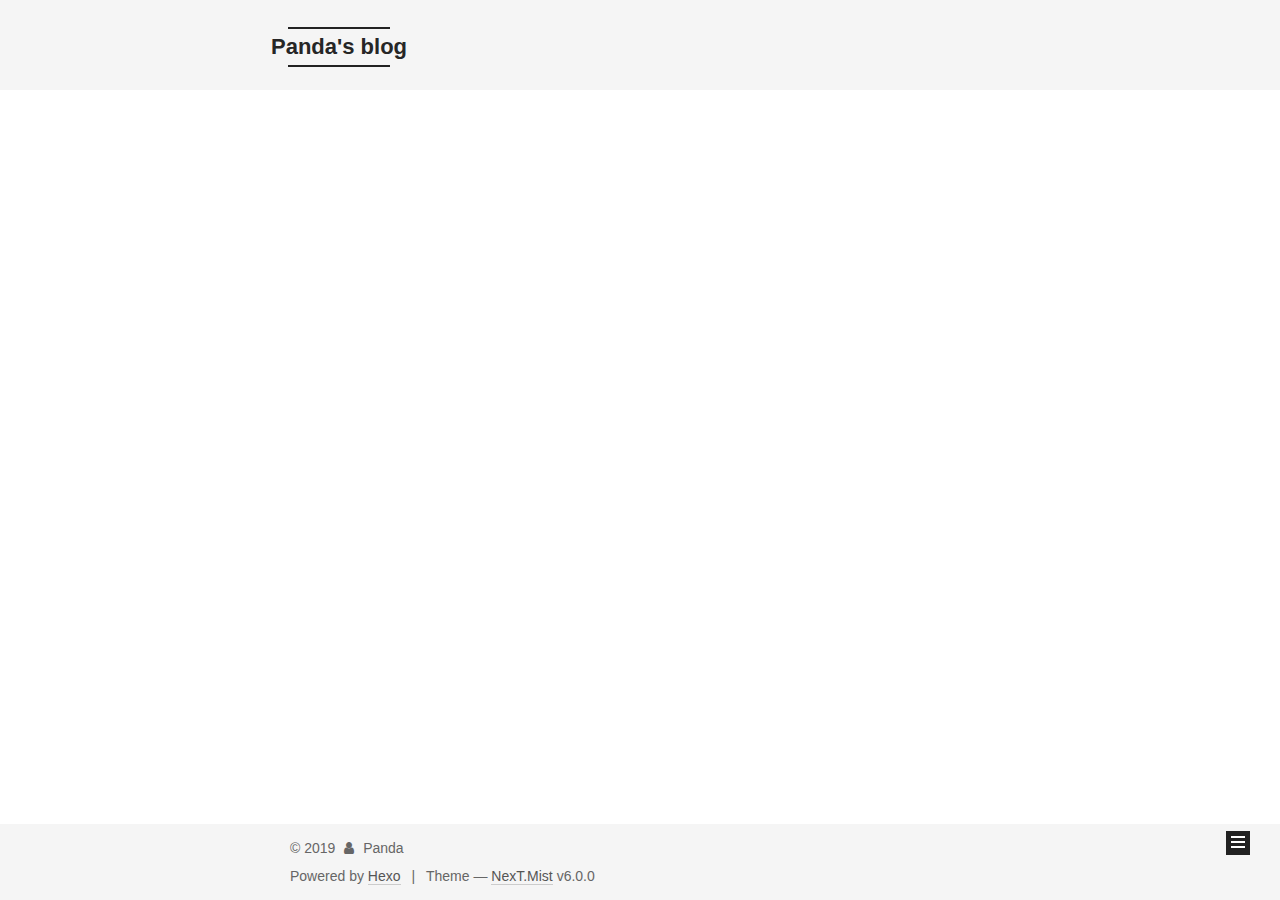
==== commit ccb82dbb: "Site updated: 2019-04-15 17:52:37" ====
--- a/index.html
+++ b/index.html
@@ -5,7 +5,7 @@
   
 
 
-<html class="theme-next muse use-motion" lang>
+<html class="theme-next mist use-motion" lang>
 <head><meta name="generator" content="Hexo 3.8.0">
   <meta charset="UTF-8">
 <meta http-equiv="X-UA-Compatible" content="IE=edge">
@@ -76,13 +76,13 @@
 
 
 <meta property="og:type" content="article">
-<meta property="og:title" content="test">
-<meta property="og:url" content="http://yoursite.com/2019/04/15/test/index.html">
+<meta property="og:title" content="first">
+<meta property="og:url" content="http://yoursite.com/2019/04/15/first/index.html">
 <meta property="og:site_name" content="Panda&#39;s blog">
 <meta property="og:locale" content="default">
-<meta property="og:updated_time" content="2019-04-15T09:14:23.324Z">
+<meta property="og:updated_time" content="2019-04-15T09:52:28.412Z">
 <meta name="twitter:card" content="summary">
-<meta name="twitter:title" content="test">
+<meta name="twitter:title" content="first">
 
 
 
@@ -90,7 +90,7 @@
   var NexT = window.NexT || {};
   var CONFIG = {
     root: '/',
-    scheme: 'Muse',
+    scheme: 'Mist',
     version: '6.0.0',
     sidebar: {"position":"left","display":"post","offset":12,"b2t":false,"scrollpercent":false,"onmobile":false},
     fancybox: false,
@@ -114,7 +114,7 @@
 
 
 
-  <link rel="canonical" href="http://yoursite.com/2019/04/15/test/">
+  <link rel="canonical" href="http://yoursite.com/2019/04/15/first/">
 
 
 
@@ -228,7 +228,7 @@
   
   
   <div class="post-block">
-    <link itemprop="mainEntityOfPage" href="http://yoursite.com/2019/04/15/test/">
+    <link itemprop="mainEntityOfPage" href="http://yoursite.com/2019/04/15/first/">
 
     <span hidden itemprop="author" itemscope itemtype="http://schema.org/Person">
       <meta itemprop="name" content="Panda">
@@ -247,7 +247,7 @@
         
           <h1 class="post-title" itemprop="name headline">
                 
-                <a class="post-title-link" href="/2019/04/15/test/" itemprop="url">test</a></h1>
+                <a class="post-title-link" href="/2019/04/15/first/" itemprop="url">first</a></h1>
         
 
         <div class="post-meta">
@@ -259,7 +259,7 @@
               
                 <span class="post-meta-item-text">Posted on</span>
               
-              <time title="Post created" itemprop="dateCreated datePublished" datetime="2019-04-15T17:14:23+08:00">2019-04-15</time>
+              <time title="Post created" itemprop="dateCreated datePublished" datetime="2019-04-15T17:52:28+08:00">2019-04-15</time>
             
 
             
@@ -298,132 +298,6 @@
         
           
             
-          
-        
-      
-    </div>
-    
-    
-    
-
-    
-
-    
-
-    
-
-    <footer class="post-footer">
-      
-
-      
-
-      
-
-      
-      
-        <div class="post-eof"></div>
-      
-    </footer>
-  </div>
-  
-  
-  
-  </article>
-
-
-    
-      
-
-  
-
-  
-  
-  
-
-  <article class="post post-type-normal" itemscope itemtype="http://schema.org/Article">
-  
-  
-  
-  <div class="post-block">
-    <link itemprop="mainEntityOfPage" href="http://yoursite.com/2019/04/15/hello-world/">
-
-    <span hidden itemprop="author" itemscope itemtype="http://schema.org/Person">
-      <meta itemprop="name" content="Panda">
-      <meta itemprop="description" content>
-      <meta itemprop="image" content="/images/avatar.gif">
-    </span>
-
-    <span hidden itemprop="publisher" itemscope itemtype="http://schema.org/Organization">
-      <meta itemprop="name" content="Panda's blog">
-    </span>
-
-    
-      <header class="post-header">
-
-        
-        
-          <h1 class="post-title" itemprop="name headline">
-                
-                <a class="post-title-link" href="/2019/04/15/hello-world/" itemprop="url">Hello World</a></h1>
-        
-
-        <div class="post-meta">
-          <span class="post-time">
-            
-              <span class="post-meta-item-icon">
-                <i class="fa fa-calendar-o"></i>
-              </span>
-              
-                <span class="post-meta-item-text">Posted on</span>
-              
-              <time title="Post created" itemprop="dateCreated datePublished" datetime="2019-04-15T16:36:31+08:00">2019-04-15</time>
-            
-
-            
-
-            
-          </span>
-
-          
-
-          
-            
-          
-
-          
-          
-
-          
-
-          
-
-          
-
-        </div>
-      </header>
-    
-
-    
-    
-    
-    <div class="post-body" itemprop="articleBody">
-
-      
-      
-
-      
-        
-          
-            <p>Welcome to <a href="https://hexo.io/" target="_blank" rel="noopener">Hexo</a>! This is your very first post. Check <a href="https://hexo.io/docs/" target="_blank" rel="noopener">documentation</a> for more info. If you get any problems when using Hexo, you can find the answer in <a href="https://hexo.io/docs/troubleshooting.html" target="_blank" rel="noopener">troubleshooting</a> or you can ask me on <a href="https://github.com/hexojs/hexo/issues" target="_blank" rel="noopener">GitHub</a>.</p>
-<h2 id="Quick-Start"><a href="#Quick-Start" class="headerlink" title="Quick Start"></a>Quick Start</h2><h3 id="Create-a-new-post"><a href="#Create-a-new-post" class="headerlink" title="Create a new post"></a>Create a new post</h3><figure class="highlight bash"><table><tr><td class="gutter"><pre><span class="line">1</span><br></pre></td><td class="code"><pre><span class="line">$ hexo new <span class="string">"My New Post"</span></span><br></pre></td></tr></table></figure>
-<p>More info: <a href="https://hexo.io/docs/writing.html" target="_blank" rel="noopener">Writing</a></p>
-<h3 id="Run-server"><a href="#Run-server" class="headerlink" title="Run server"></a>Run server</h3><figure class="highlight bash"><table><tr><td class="gutter"><pre><span class="line">1</span><br></pre></td><td class="code"><pre><span class="line">$ hexo server</span><br></pre></td></tr></table></figure>
-<p>More info: <a href="https://hexo.io/docs/server.html" target="_blank" rel="noopener">Server</a></p>
-<h3 id="Generate-static-files"><a href="#Generate-static-files" class="headerlink" title="Generate static files"></a>Generate static files</h3><figure class="highlight bash"><table><tr><td class="gutter"><pre><span class="line">1</span><br></pre></td><td class="code"><pre><span class="line">$ hexo generate</span><br></pre></td></tr></table></figure>
-<p>More info: <a href="https://hexo.io/docs/generating.html" target="_blank" rel="noopener">Generating</a></p>
-<h3 id="Deploy-to-remote-sites"><a href="#Deploy-to-remote-sites" class="headerlink" title="Deploy to remote sites"></a>Deploy to remote sites</h3><figure class="highlight bash"><table><tr><td class="gutter"><pre><span class="line">1</span><br></pre></td><td class="code"><pre><span class="line">$ hexo deploy</span><br></pre></td></tr></table></figure>
-<p>More info: <a href="https://hexo.io/docs/deployment.html" target="_blank" rel="noopener">Deployment</a></p>
-
           
         
       
@@ -504,7 +378,7 @@
               
                 <a href="/archives/">
               
-                  <span class="site-state-item-count">2</span>
+                  <span class="site-state-item-count">1</span>
                   <span class="site-state-item-name">posts</span>
                 </a>
               </div>
@@ -565,7 +439,7 @@
 
 
 
-  <div class="theme-info">Theme &mdash; <a class="theme-link" target="_blank" href="https://github.com/theme-next/hexo-theme-next">NexT.Muse</a> v6.0.0</div>
+  <div class="theme-info">Theme &mdash; <a class="theme-link" target="_blank" href="https://github.com/theme-next/hexo-theme-next">NexT.Mist</a> v6.0.0</div>
 
 
 
--- a/css/main.css
+++ b/css/main.css
@@ -226,51 +226,51 @@
   margin: 20px 0 15px;
 }
 h1 {
+  font-size: 24px;
+}
+@media (max-width: 767px) {
+  h1 {
+    font-size: 20px;
+  }
+}
+h2 {
   font-size: 22px;
 }
 @media (max-width: 767px) {
-  h1 {
+  h2 {
     font-size: 18px;
   }
 }
-h2 {
+h3 {
   font-size: 20px;
 }
 @media (max-width: 767px) {
-  h2 {
+  h3 {
     font-size: 16px;
   }
 }
-h3 {
+h4 {
   font-size: 18px;
 }
 @media (max-width: 767px) {
-  h3 {
+  h4 {
     font-size: 14px;
   }
 }
-h4 {
+h5 {
   font-size: 16px;
 }
 @media (max-width: 767px) {
-  h4 {
+  h5 {
     font-size: 12px;
   }
 }
-h5 {
+h6 {
   font-size: 14px;
 }
 @media (max-width: 767px) {
-  h5 {
+  h6 {
     font-size: 10px;
-  }
-}
-h6 {
-  font-size: 12px;
-}
-@media (max-width: 767px) {
-  h6 {
-    font-size: 8px;
   }
 }
 p {
@@ -940,8 +940,8 @@
   display: inline-block;
   padding: 0 20px;
   font-size: 14px;
-  color: #fff;
-  background: #222;
+  color: #555;
+  background: transparent;
   border: 2px solid #222;
   text-decoration: none;
   border-radius: 0;
@@ -1101,7 +1101,7 @@
 }
 .site-meta {
   margin: 0;
-  text-align: center;
+  text-align: left;
 }
 @media (max-width: 767px) {
   .site-meta {
@@ -1112,12 +1112,12 @@
   position: relative;
   display: inline-block;
   padding: 0 40px;
-  color: #fff;
+  color: #222;
   background: #222;
   border-bottom: none;
 }
 .brand:hover {
-  color: #fff;
+  color: #222;
 }
 .logo {
   display: inline-block;
@@ -1348,7 +1348,7 @@
 .posts-collapse {
   position: relative;
   z-index: 1010;
-  margin-left: 55px;
+  margin-left: 0;
 }
 .posts-collapse::after {
   content: " ";
@@ -1822,7 +1822,7 @@
   width: 4px;
   height: 4px;
   border-radius: 50%;
-  background: #ffc1ff;
+  background: #b6700a;
 }
 .links-of-blogroll {
   font-size: 13px;
@@ -2585,78 +2585,322 @@
 .page-post-detail .comments {
   overflow: hidden;
 }
-@media (max-width: 767px) {
-  .header-inner,
-  .container .main-inner,
+h1,
+h2,
+h3,
+h4,
+h5,
+h6 {
+  margin: 20px 0 10px;
+}
+p {
+  margin: 0 0 25px 0;
+}
+a {
+  border-bottom-color: #ccc;
+}
+hr {
+  margin: 20px 0;
+  height: 2px;
+}
+.main-inner {
+  margin-top: 80px;
+}
+.header {
+  background: #f5f5f5;
+}
+.header-inner {
+  padding: 25px 0 20px;
+}
+.header-inner:before,
+.header-inner:after {
+  content: " ";
+  display: table;
+}
+.header-inner:after {
+  clear: both;
+}
+@media (max-width: 767px) {
+  .header-inner {
+    width: auto;
+    margin-bottom: 50px;
+    padding: 10px;
+  }
+}
+.site-meta {
+  float: left;
+  margin-left: -20px;
+  line-height: normal;
+}
+@media (max-width: 767px) {
+  .site-meta {
+    margin-left: 10px;
+  }
+}
+.site-meta .brand {
+  padding: 2px 1px;
+  background: none;
+}
+@media (max-width: 767px) {
+  .site-meta .brand {
+    display: block;
+  }
+}
+.site-meta .logo {
+  display: none;
+}
+.site-meta .site-title {
+  font-size: 22px;
+  font-weight: bolder;
+}
+@media (max-width: 767px) {
+  .site-meta .site-title {
+    line-height: 34px;
+  }
+}
+.logo-line-before,
+.logo-line-after {
+  display: block;
+  overflow: hidden;
+  margin: 0 auto;
+  width: 75%;
+}
+@media (max-width: 767px) {
+  .logo-line-before,
+  .logo-line-after {
+    display: none;
+  }
+}
+.logo-line-before i,
+.logo-line-after i {
+  position: relative;
+  display: block;
+  height: 2px;
+  background: #222;
+}
+@media (max-width: 767px) {
+  .logo-line-before i,
+  .logo-line-after i {
+    height: 3px;
+  }
+}
+.use-motion .logo-line-before i {
+  left: -100%;
+}
+.use-motion .logo-line-after i {
+  right: -100%;
+}
+.site-subtitle {
+  display: none;
+}
+.site-nav-toggle {
+  position: static;
+  float: right;
+}
+.menu {
+  float: right;
+  margin: 8px 0 0 0;
+}
+@media (max-width: 767px) {
+  .menu {
+    margin: 20px 0 0 0;
+    padding: 0;
+  }
+}
+.menu br {
+  display: none;
+}
+.menu .menu-item {
+  margin: 0;
+}
+@media (max-width: 767px) {
+  .menu .menu-item {
+    display: block;
+  }
+}
+.menu .menu-item a {
+  padding: 0 10px;
+  background: none;
+  border: none;
+  border-radius: 2px;
+  transition-property: background;
+}
+@media (max-width: 767px) {
+  .menu .menu-item a {
+    text-align: left;
+  }
+}
+.menu .menu-item a:hover {
+  background: #e1e1e1;
+}
+.menu a::before {
+  display: none;
+}
+@media (max-width: 767px) {
+  .menu a::before {
+    display: block;
+  }
+}
+@media (max-width: 767px) {
+  .menu {
+    float: none;
+  }
+}
+.site-search form {
+  display: none;
+}
+.posts-expand {
+  padding-top: 0;
+}
+.posts-expand .post-title,
+.posts-expand .post-meta {
+  text-align: left;
+}
+@media (max-width: 767px) {
+  .posts-expand .post-title,
+  .posts-expand .post-meta {
+    text-align: center;
+  }
+}
+.posts-expand .post-eof {
+  display: none;
+}
+.posts-expand .post {
+  margin-top: 120px;
+}
+.posts-expand .post:first-child {
+  margin-top: 0;
+}
+.posts-expand .post-meta {
+  margin-top: 5px;
+  margin-bottom: 20px;
+}
+.posts-expand .post-title {
+  position: relative;
+  font-size: 26px;
+  font-weight: 400;
+}
+@media (max-width: 767px) {
+  .posts-expand .post-title {
+    font-size: 22px;
+  }
+}
+@media (min-width: 1600px) {
+  .posts-expand .post-title {
+    font-size: 26px;
+  }
+}
+.posts-expand .post-title:hover:before {
+  background: #222;
+}
+@media (max-width: 767px) {
+  .posts-expand .post-body {
+    font-size: 12px;
+  }
+}
+.posts-expand .post-body img {
+  margin: 0;
+}
+.posts-expand .post-tags {
+  text-align: left;
+}
+.posts-expand .post-tags a {
+  padding: 1px 5px;
+  background: #f5f5f5;
+  border-bottom: none;
+}
+.posts-expand .post-tags a:hover {
+  background: #ccc;
+}
+.posts-expand .post-nav {
+  margin-top: 40px;
+}
+.post-button {
+  margin-top: 20px;
+  text-align: left;
+}
+.post-button a {
+  padding: 0;
+  font-size: 14px;
+  background: none;
+  border: none;
+  border-bottom: 2px solid #666;
+  transition-property: border;
+}
+@media (max-width: 767px) {
+  .post-button a {
+    font-size: 12px;
+  }
+}
+@media (min-width: 1600px) {
+  .post-button a {
+    font-size: 16px;
+  }
+}
+.post-button a:hover {
+  border-bottom-color: #222;
+}
+.links-of-blogroll-inline .links-of-blogroll-item {
+  display: inline-block;
+}
+.btn {
+  padding: 0 10px;
+  border-width: 2px;
+  border-radius: 0;
+}
+.headband {
+  display: none;
+}
+.site-search {
+  position: relative;
+  float: right;
+  margin-top: 5px;
+  padding-top: 3px;
+}
+@media (max-width: 767px) {
+  .site-search {
+    float: none;
+    padding: 0 10px;
+  }
+}
+@media (max-width: 767px) {
+  .container .main-inner {
+    width: auto;
+  }
+}
+.page-post-detail .post-title,
+.page-post-detail .post-meta {
+  text-align: center;
+}
+.page-post-detail .post-title:before {
+  display: none;
+}
+.page-post-detail .post-meta {
+  margin-bottom: 60px;
+}
+.pagination {
+  margin: 120px 0 0;
+  text-align: left;
+}
+@media (max-width: 767px) {
+  .pagination {
+    margin: 80px 10px 0;
+    text-align: center;
+  }
+}
+.footer {
+  margin-top: 80px;
+  padding: 10px 0;
+  background: #f5f5f5;
+  color: #666;
+}
+.footer-inner {
+  margin: 0 auto;
+  text-align: left;
+}
+@media (max-width: 767px) {
   .footer-inner {
     width: auto;
-  }
-}
-embed {
-  display: block;
-  margin: 0px auto 25px auto;
-}
-.custom-logo .site-meta-headline {
-  text-align: center;
-}
-.custom-logo .brand {
-  background: none;
-}
-.custom-logo .site-title {
-  margin: 10px auto 0;
-  font-size: 24px;
-  color: #222;
-}
-.custom-logo .site-title a {
-  border: none;
-}
-.custom-logo-image {
-  margin: 0 auto;
-  padding: 5px;
-  max-width: 150px;
-  background: #fff;
-}
-@media (max-width: 767px) {
-  .site-nav {
-    position: absolute;
-    left: 0;
-    top: 52px;
-    margin: 0;
-    width: 100%;
-    padding: 0;
-    background: #fff;
-    border-bottom: 1px solid #ddd;
-    z-index: 1050;
-  }
-}
-@media (max-width: 767px) {
-  .menu {
-    text-align: left;
-  }
-}
-@media (max-width: 767px) {
-  .menu .menu-item {
-    display: block;
-    margin: 0 10px;
-    vertical-align: top;
-  }
-}
-@media (max-width: 767px) {
-  .menu .menu-item br {
-    display: none;
-  }
-}
-@media (max-width: 767px) {
-  .menu .menu-item a {
-    padding: 5px 10px;
-  }
-}
-.menu .menu-item .fa {
-  margin-right: 0;
-}
-.site-search form {
-  display: none;
-}
-.links-of-blogroll-inline .links-of-blogroll-item {
-  display: inline-block;
-}
+    text-align: center;
+  }
+}
